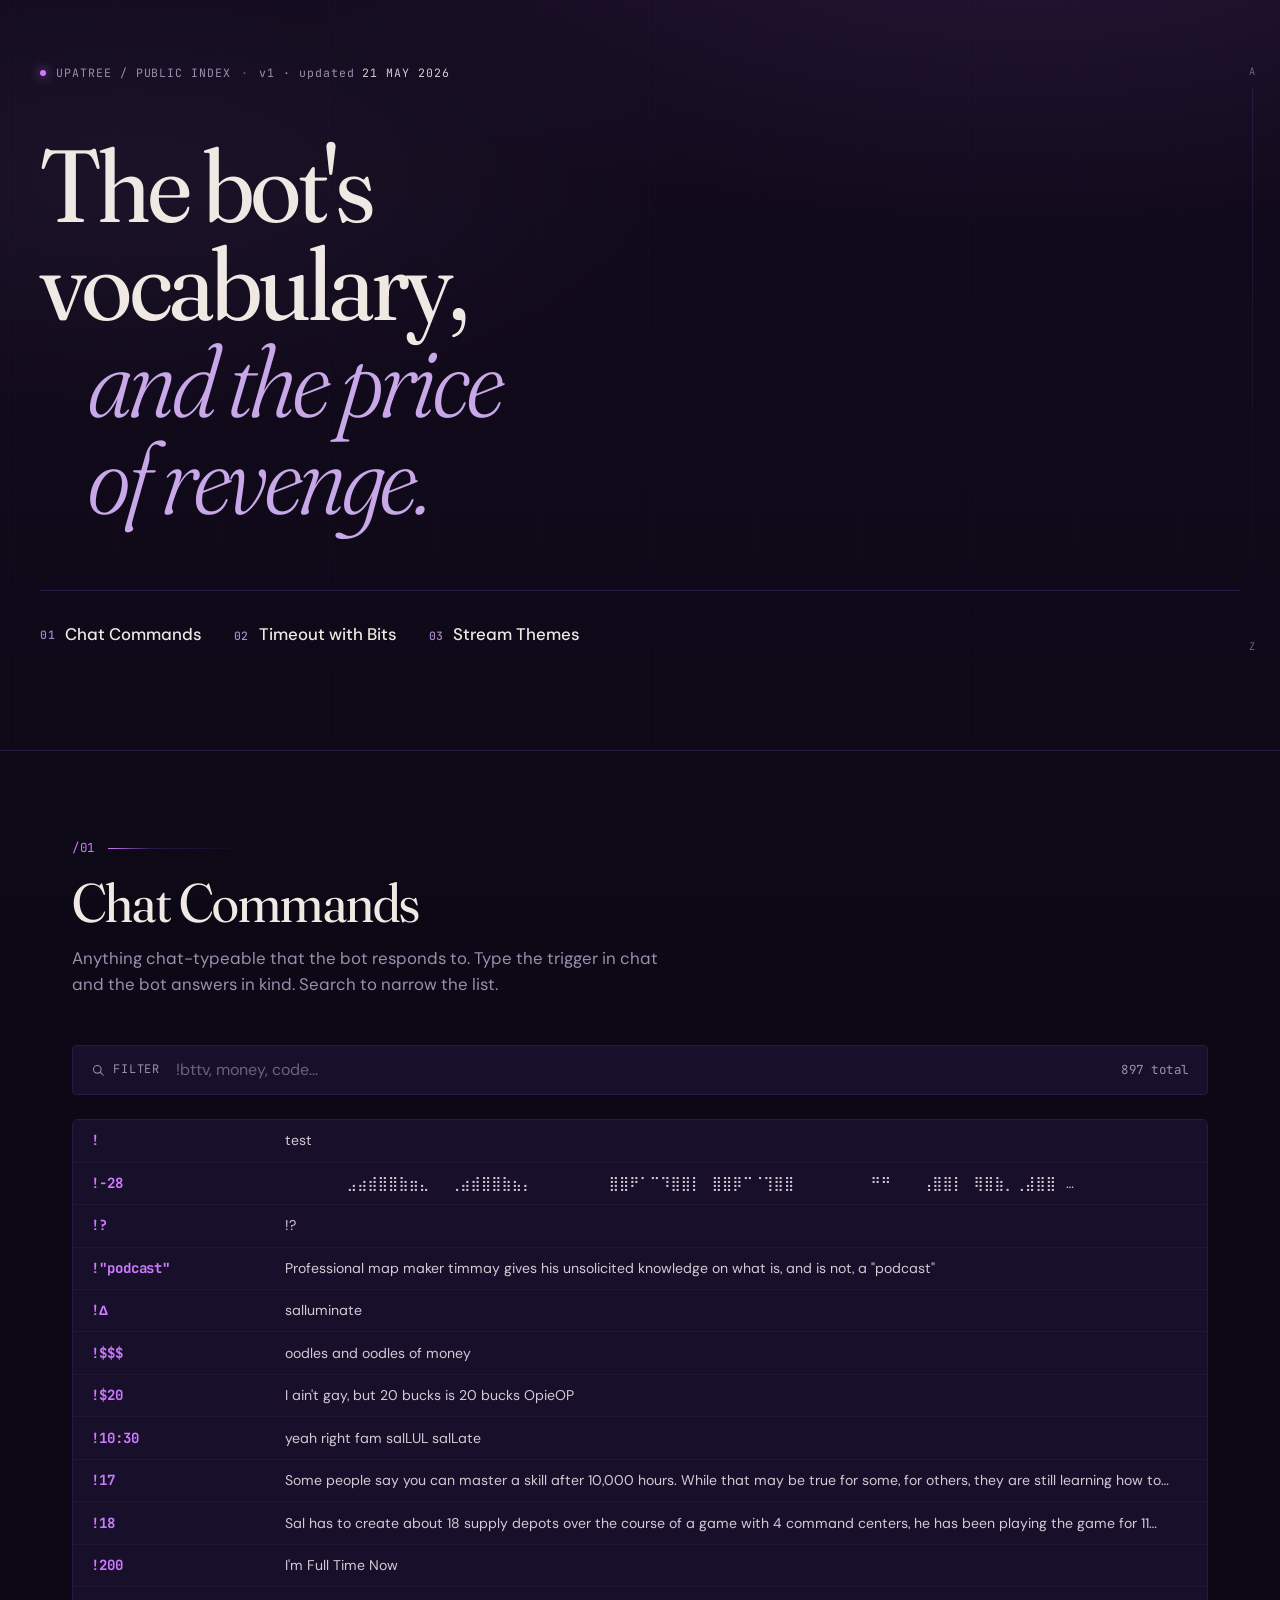
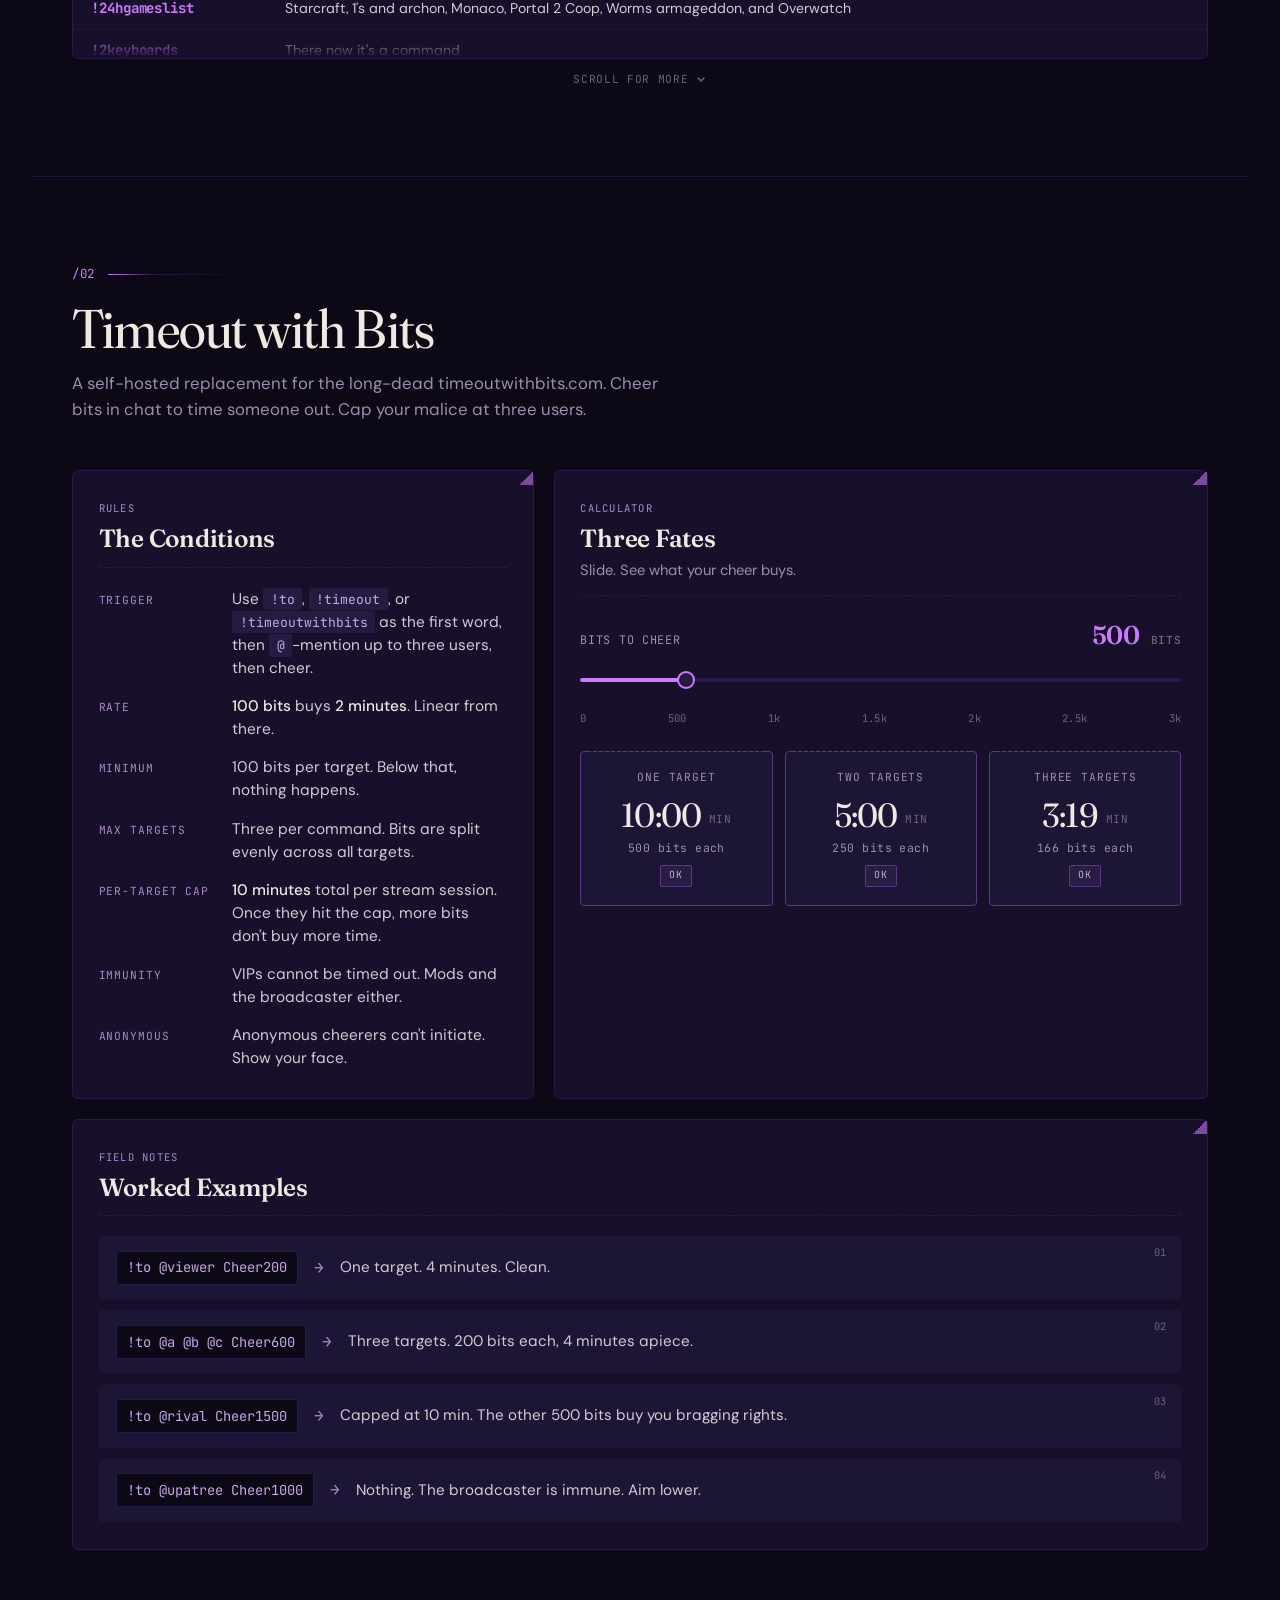
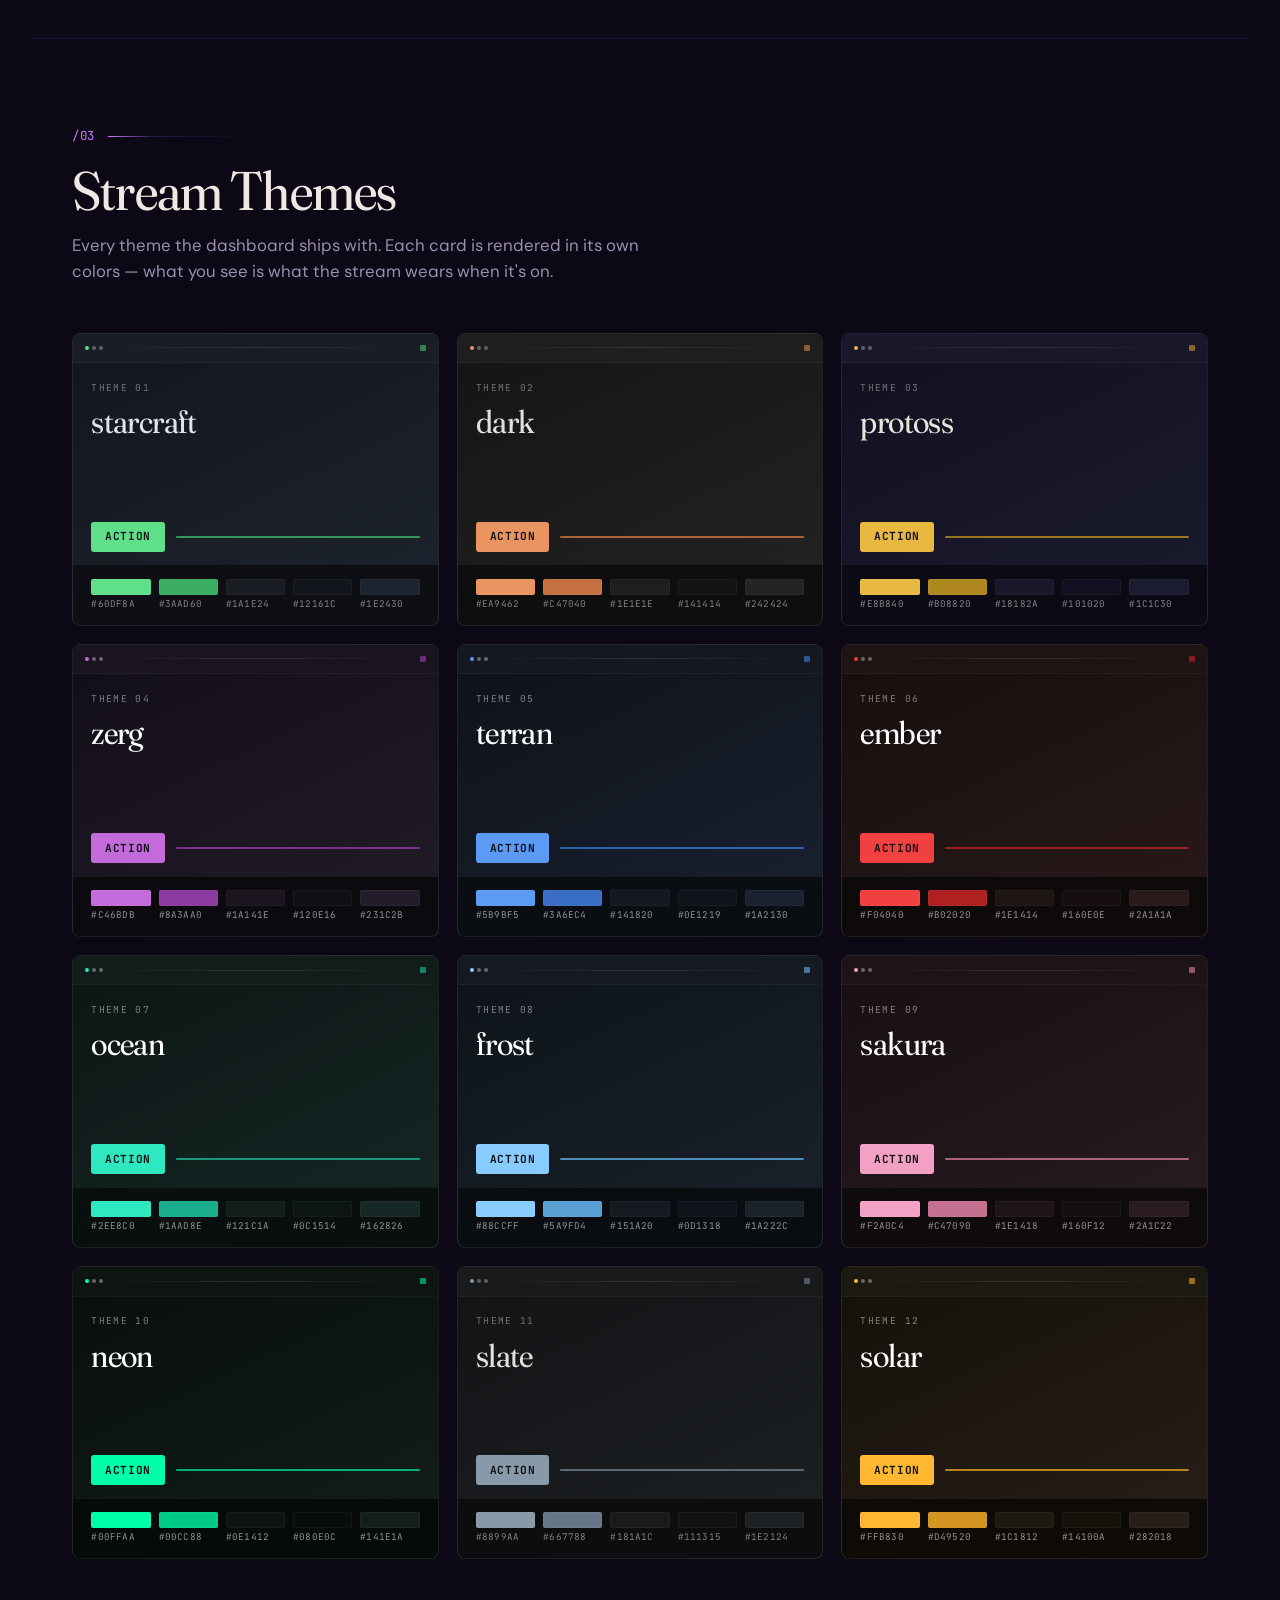
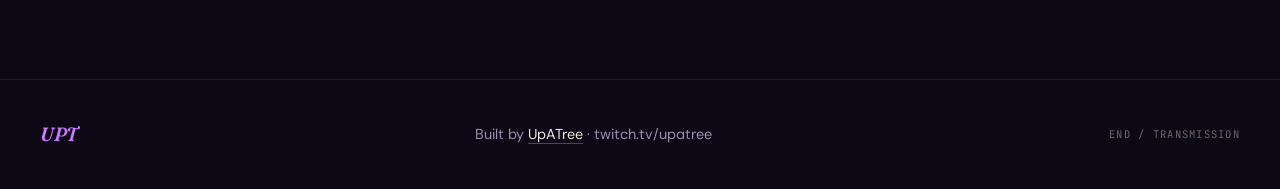
==== index.html @ f974ecc1 "compact scrollable command rows + stream themes section Commands list: - Switched from grid of breat" ====
<!DOCTYPE html>
<html lang="en">
<head>
    <meta charset="UTF-8">
    <meta name="viewport" content="width=device-width, initial-scale=1.0">
    <title>UpATree — Command Index</title>
    <meta name="description" content="Chat commands and timeout-with-bits reference for the UpATree Twitch channel.">
    <meta property="og:title" content="UpATree — Command Index">
    <meta property="og:description" content="The bot's vocabulary, and the price of revenge.">
    <meta property="og:type" content="website">

    <link rel="preconnect" href="https://fonts.googleapis.com">
    <link rel="preconnect" href="https://fonts.gstatic.com" crossorigin>
    <link rel="stylesheet" href="https://fonts.googleapis.com/css2?family=Fraunces:opsz,wght@9..144,300;9..144,400;9..144,600;9..144,800&family=DM+Sans:opsz,wght@9..40,400;9..40,500;9..40,700&family=JetBrains+Mono:wght@400;500;700&display=swap">

    <link rel="stylesheet" href="styles.css">
</head>
<body>
    <div class="grain" aria-hidden="true"></div>

    <header class="hero">
        <div class="hero-inner">
            <div class="hero-status" aria-hidden="true">
                <span class="status-dot"></span>
                <span class="status-label">UPATREE / PUBLIC INDEX</span>
                <span class="status-sep">·</span>
                <span class="status-meta">v1 · updated <time datetime="2026-05-21">21 MAY 2026</time></span>
            </div>

            <h1 class="display-title">
                <span class="display-line">The bot's</span>
                <span class="display-line">vocabulary,</span>
                <span class="display-line display-line--alt">and the price</span>
                <span class="display-line display-line--alt">of revenge.</span>
            </h1>

            <nav class="hero-nav" aria-label="Sections">
                <a href="#commands">
                    <span class="nav-num">01</span>
                    <span class="nav-label">Chat Commands</span>
                </a>
                <a href="#timeout">
                    <span class="nav-num">02</span>
                    <span class="nav-label">Timeout with Bits</span>
                </a>
                <a href="#themes">
                    <span class="nav-num">03</span>
                    <span class="nav-label">Stream Themes</span>
                </a>
            </nav>
        </div>

        <div class="hero-rail" aria-hidden="true">
            <div class="rail-mark">A</div>
            <div class="rail-line"></div>
            <div class="rail-mark">Z</div>
        </div>
    </header>

    <main>
        <section id="commands" class="section section--commands">
            <header class="section-head">
                <div class="section-eyebrow">
                    <span class="eyebrow-num">/01</span>
                    <span class="eyebrow-rule"></span>
                </div>
                <h2 class="section-title">Chat Commands</h2>
                <p class="section-lede">
                    Anything chat-typeable that the bot responds to. Type the trigger in chat
                    and the bot answers in kind. Search to narrow the list.
                </p>
            </header>

            <div class="filter-bar">
                <label class="filter-label" for="filter-input">
                    <svg viewBox="0 0 20 20" width="14" height="14" aria-hidden="true">
                        <circle cx="9" cy="9" r="5.5" fill="none" stroke="currentColor" stroke-width="1.5"/>
                        <line x1="13.5" y1="13.5" x2="17.5" y2="17.5" stroke="currentColor" stroke-width="1.5" stroke-linecap="round"/>
                    </svg>
                    Filter
                </label>
                <input
                    id="filter-input"
                    type="search"
                    autocomplete="off"
                    placeholder="!bttv, money, code..."
                    spellcheck="false">
                <output class="filter-count" id="filter-count" for="filter-input">—</output>
            </div>

            <div class="commands-status" id="commands-status" role="status" aria-live="polite">
                Loading commands…
            </div>

            <div class="commands-scroll" id="commands-scroll">
                <ul class="commands-list" id="commands-list" role="list"></ul>
                <p class="empty-state" id="empty-state" hidden>
                    Nothing matches that filter. Try a shorter query.
                </p>
            </div>

            <p class="scroll-hint" aria-hidden="true">
                <span>Scroll for more</span>
                <svg viewBox="0 0 12 12" width="12" height="12">
                    <path d="M3 5l3 3 3-3" fill="none" stroke="currentColor" stroke-width="1.5" stroke-linecap="round" stroke-linejoin="round"/>
                </svg>
            </p>
        </section>

        <section id="timeout" class="section section--timeout">
            <header class="section-head">
                <div class="section-eyebrow">
                    <span class="eyebrow-num">/02</span>
                    <span class="eyebrow-rule"></span>
                </div>
                <h2 class="section-title">Timeout with Bits</h2>
                <p class="section-lede">
                    A self-hosted replacement for the long-dead timeoutwithbits.com.
                    Cheer bits in chat to time someone out. Cap your malice at three users.
                </p>
            </header>

            <div class="timeout-grid">
                <article class="card rules-card">
                    <header class="card-head">
                        <span class="card-tag">Rules</span>
                        <h3 class="card-title">The Conditions</h3>
                    </header>
                    <dl class="rules-list">
                        <div class="rule">
                            <dt>Trigger</dt>
                            <dd>
                                Use <code>!to</code>, <code>!timeout</code>, or <code>!timeoutwithbits</code>
                                as the first word, then <code>@</code>-mention up to three users, then cheer.
                            </dd>
                        </div>
                        <div class="rule">
                            <dt>Rate</dt>
                            <dd><strong>100 bits</strong> buys <strong>2 minutes</strong>. Linear from there.</dd>
                        </div>
                        <div class="rule">
                            <dt>Minimum</dt>
                            <dd>100 bits per target. Below that, nothing happens.</dd>
                        </div>
                        <div class="rule">
                            <dt>Max targets</dt>
                            <dd>Three per command. Bits are split evenly across all targets.</dd>
                        </div>
                        <div class="rule">
                            <dt>Per-target cap</dt>
                            <dd>
                                <strong>10 minutes</strong> total per stream session.
                                Once they hit the cap, more bits don't buy more time.
                            </dd>
                        </div>
                        <div class="rule">
                            <dt>Immunity</dt>
                            <dd>VIPs cannot be timed out. Mods and the broadcaster either.</dd>
                        </div>
                        <div class="rule">
                            <dt>Anonymous</dt>
                            <dd>Anonymous cheerers can't initiate. Show your face.</dd>
                        </div>
                    </dl>
                </article>

                <article class="card calc-card">
                    <header class="card-head">
                        <span class="card-tag">Calculator</span>
                        <h3 class="card-title">Three Fates</h3>
                        <p class="card-sub">Slide. See what your cheer buys.</p>
                    </header>

                    <div class="calc-input">
                        <label for="calc-bits">
                            <span>Bits to cheer</span>
                            <span class="calc-value" id="calc-value">500</span>
                        </label>
                        <input
                            type="range"
                            id="calc-bits"
                            min="0"
                            max="3000"
                            step="50"
                            value="500"
                            aria-label="Bits to cheer">
                        <div class="calc-scale" aria-hidden="true">
                            <span>0</span>
                            <span>500</span>
                            <span>1k</span>
                            <span>1.5k</span>
                            <span>2k</span>
                            <span>2.5k</span>
                            <span>3k</span>
                        </div>
                    </div>

                    <div class="fates" id="fates">
                        <!-- Rendered by app.js -->
                    </div>
                </article>

                <article class="card examples-card">
                    <header class="card-head">
                        <span class="card-tag">Field Notes</span>
                        <h3 class="card-title">Worked Examples</h3>
                    </header>
                    <ol class="examples">
                        <li>
                            <code class="example-cmd">!to @viewer Cheer200</code>
                            <span class="example-arrow" aria-hidden="true">→</span>
                            <span class="example-result">One target. 4 minutes. Clean.</span>
                        </li>
                        <li>
                            <code class="example-cmd">!to @a @b @c Cheer600</code>
                            <span class="example-arrow" aria-hidden="true">→</span>
                            <span class="example-result">Three targets. 200 bits each, 4 minutes apiece.</span>
                        </li>
                        <li>
                            <code class="example-cmd">!to @rival Cheer1500</code>
                            <span class="example-arrow" aria-hidden="true">→</span>
                            <span class="example-result">Capped at 10 min. The other 500 bits buy you bragging rights.</span>
                        </li>
                        <li>
                            <code class="example-cmd">!to @upatree Cheer1000</code>
                            <span class="example-arrow" aria-hidden="true">→</span>
                            <span class="example-result">Nothing. The broadcaster is immune. Aim lower.</span>
                        </li>
                    </ol>
                </article>
            </div>
        </section>

        <section id="themes" class="section section--themes">
            <header class="section-head">
                <div class="section-eyebrow">
                    <span class="eyebrow-num">/03</span>
                    <span class="eyebrow-rule"></span>
                </div>
                <h2 class="section-title">Stream Themes</h2>
                <p class="section-lede">
                    Every theme the dashboard ships with. Each card is rendered in
                    its own colors — what you see is what the stream wears when it's on.
                </p>
            </header>

            <div class="themes-status" id="themes-status" role="status" aria-live="polite">
                Loading themes…
            </div>

            <div class="themes-grid" id="themes-grid"></div>
        </section>
    </main>

    <footer class="footer">
        <div class="footer-inner">
            <span class="footer-mark">UPT</span>
            <span class="footer-text">
                Built by
                <a href="https://twitch.tv/upatree" rel="noopener">UpATree</a>
                · twitch.tv/upatree
            </span>
            <span class="footer-meta" aria-hidden="true">END / TRANSMISSION</span>
        </div>
    </footer>

    <script src="app.js" defer></script>
</body>
</html>
---- styles.css ----
/* ─────────────────────────────────────────────────────────────────────────
   UPATREE — Command Index
   Editorial-meets-terminal: serif display, mono triggers, deep ink-purple.
   ───────────────────────────────────────────────────────────────────────── */

:root {
    /* Background palette — never pure black */
    --bg-deep:      #0c0815;
    --bg-base:      #11091c;
    --bg-elevated:  #18102b;
    --bg-card:      #1d1535;
    --bg-card-hi:   #251a3f;

    /* Text */
    --text-cream:   #f0e8e2;
    --text-soft:    #d6c9d4;
    --text-mute:    #9a8fae;
    --text-faint:   #6b6378;

    /* Brand accents */
    --pp-1:         #ce7aff;  /* primary */
    --pp-2:         #a888cc;  /* secondary */
    --pp-3:         #c8a8e8;  /* tertiary, soft */
    --pp-4:         #e8c8ff;  /* lightest */
    --pp-hot:       #ff77e0;  /* hot accent, rare */
    --pp-deep:      #5b3784;  /* deep for borders */

    /* Borders & lines */
    --rule:         #261b46;
    --rule-soft:    #1f1638;

    /* Status colors */
    --warn:         #ff8a5b;
    --cap:          #ff6b8a;

    /* Fonts */
    --font-display: 'Fraunces', 'Times New Roman', Georgia, serif;
    --font-body:    'DM Sans', system-ui, -apple-system, sans-serif;
    --font-mono:    'JetBrains Mono', 'Menlo', 'Courier New', monospace;

    /* Layout */
    --max-w:        76rem;
    --gutter:       clamp(1rem, 4vw, 2.5rem);
}

* { box-sizing: border-box; margin: 0; padding: 0; }

html {
    background: var(--bg-deep);
    color-scheme: dark;
    scroll-behavior: smooth;
}

html::before {
    /* Soft gradient atmosphere — pulled to top, fades into ink */
    content: '';
    position: fixed;
    inset: 0;
    background:
        radial-gradient(ellipse 100% 60% at 80% -10%, rgba(206, 122, 255, 0.10), transparent 60%),
        radial-gradient(ellipse 80% 50% at 10% 20%, rgba(168, 136, 204, 0.07), transparent 55%),
        linear-gradient(180deg, var(--bg-base) 0%, var(--bg-deep) 100%);
    pointer-events: none;
    z-index: -2;
}

body {
    min-height: 100vh;
    font-family: var(--font-body);
    font-size: 16px;
    line-height: 1.5;
    color: var(--text-soft);
    font-feature-settings: 'ss01', 'ss02';
    -webkit-font-smoothing: antialiased;
    -moz-osx-font-smoothing: grayscale;
    text-rendering: optimizeLegibility;
}

/* Grain overlay — subtle, gives the page tooth */
.grain {
    position: fixed;
    inset: 0;
    pointer-events: none;
    z-index: -1;
    opacity: 0.045;
    mix-blend-mode: overlay;
    background-image: url("data:image/svg+xml;utf8,<svg xmlns='http://www.w3.org/2000/svg' width='180' height='180'><filter id='n'><feTurbulence type='fractalNoise' baseFrequency='0.85' numOctaves='2' stitchTiles='stitch'/><feColorMatrix values='0 0 0 0 1  0 0 0 0 1  0 0 0 0 1  0 0 0 1.2 0'/></filter><rect width='100%25' height='100%25' filter='url(%23n)'/></svg>");
}

::selection {
    background: var(--pp-1);
    color: var(--bg-deep);
}

/* ─────────────────────────────────────────────────────────────────────────
   HERO
   ───────────────────────────────────────────────────────────────────────── */

.hero {
    position: relative;
    padding: clamp(2rem, 6vw, 4rem) var(--gutter) clamp(3rem, 8vw, 6rem);
    border-bottom: 1px solid var(--rule);
    overflow: hidden;
}

.hero::after {
    /* Subtle ruling pattern, like notebook lines */
    content: '';
    position: absolute;
    inset: 0;
    background-image: linear-gradient(
        to right,
        transparent 0,
        transparent calc(100% / 12 - 1px),
        rgba(206, 122, 255, 0.025) calc(100% / 12 - 1px),
        rgba(206, 122, 255, 0.025) calc(100% / 12),
        transparent calc(100% / 12)
    );
    background-size: calc(100% / 12) 100%;
    pointer-events: none;
    z-index: 0;
}

.hero-inner {
    position: relative;
    max-width: var(--max-w);
    margin: 0 auto;
    z-index: 1;
}

.hero-status {
    display: flex;
    align-items: center;
    gap: 0.65rem;
    font-family: var(--font-mono);
    font-size: 0.72rem;
    letter-spacing: 0.08em;
    color: var(--text-mute);
    margin-bottom: clamp(2rem, 6vw, 3.5rem);
    animation: fade-in 0.6s ease-out both;
}

.status-dot {
    width: 6px;
    height: 6px;
    border-radius: 50%;
    background: var(--pp-1);
    box-shadow: 0 0 12px var(--pp-1);
    animation: pulse 2.4s ease-in-out infinite;
}

.status-sep { color: var(--text-faint); }
.status-meta time { color: var(--text-soft); }

@keyframes pulse {
    0%, 100% { opacity: 1; }
    50%      { opacity: 0.35; }
}

@keyframes fade-in {
    from { opacity: 0; transform: translateY(8px); }
    to   { opacity: 1; transform: translateY(0); }
}

.display-title {
    font-family: var(--font-display);
    font-weight: 400;
    font-size: clamp(2.6rem, 8vw, 6.5rem);
    line-height: 0.95;
    letter-spacing: -0.025em;
    color: var(--text-cream);
    font-variation-settings: 'opsz' 144, 'SOFT' 50;
}

.display-line {
    display: block;
    animation: line-rise 0.7s ease-out both;
}

.display-line:nth-child(1) { animation-delay: 0.1s; }
.display-line:nth-child(2) { animation-delay: 0.18s; }
.display-line:nth-child(3) { animation-delay: 0.28s; }
.display-line:nth-child(4) { animation-delay: 0.36s; }

.display-line--alt {
    font-style: italic;
    color: var(--pp-3);
    font-weight: 300;
    padding-left: clamp(1rem, 5vw, 3rem);
}

@keyframes line-rise {
    from { opacity: 0; transform: translateY(28px); }
    to   { opacity: 1; transform: translateY(0); }
}

.hero-nav {
    display: flex;
    flex-wrap: wrap;
    gap: clamp(1rem, 3vw, 2rem);
    margin-top: clamp(2.5rem, 6vw, 4rem);
    padding-top: 1.5rem;
    border-top: 1px solid var(--rule);
    animation: fade-in 0.7s ease-out 0.5s both;
}

.hero-nav a {
    display: flex;
    align-items: baseline;
    gap: 0.6rem;
    text-decoration: none;
    color: var(--text-cream);
    font-size: 1.05rem;
    font-weight: 500;
    padding: 0.4rem 0;
    border-bottom: 1px solid transparent;
    transition: border-color 0.18s ease, color 0.18s ease, transform 0.18s ease;
}

.hero-nav a:hover,
.hero-nav a:focus-visible {
    color: var(--pp-1);
    border-bottom-color: var(--pp-1);
    transform: translateY(-1px);
    outline: none;
}

.nav-num {
    font-family: var(--font-mono);
    font-size: 0.72rem;
    color: var(--pp-2);
    letter-spacing: 0.05em;
}

.hero-rail {
    position: absolute;
    right: clamp(0.75rem, 2vw, 1.5rem);
    top: clamp(2rem, 6vw, 4rem);
    bottom: clamp(3rem, 8vw, 6rem);
    display: flex;
    flex-direction: column;
    align-items: center;
    gap: 0.6rem;
    font-family: var(--font-mono);
    font-size: 0.65rem;
    color: var(--text-faint);
    letter-spacing: 0.1em;
    z-index: 1;
}

.rail-line {
    flex: 1;
    width: 1px;
    background: linear-gradient(180deg, var(--rule), transparent);
}

@media (max-width: 640px) {
    .hero-rail { display: none; }
}

/* ─────────────────────────────────────────────────────────────────────────
   SECTIONS — shared
   ───────────────────────────────────────────────────────────────────────── */

.section {
    padding: clamp(3rem, 8vw, 5.5rem) var(--gutter);
    max-width: var(--max-w);
    margin: 0 auto;
    scroll-margin-top: 1.5rem;
}

.section + .section {
    border-top: 1px solid var(--rule-soft);
}

.section-head {
    margin-bottom: clamp(2rem, 5vw, 3rem);
    max-width: 48rem;
}

.section-eyebrow {
    display: flex;
    align-items: center;
    gap: 0.85rem;
    margin-bottom: 1rem;
}

.eyebrow-num {
    font-family: var(--font-mono);
    font-size: 0.78rem;
    color: var(--pp-1);
    letter-spacing: 0.05em;
}

.eyebrow-rule {
    flex: 1;
    height: 1px;
    background: linear-gradient(90deg, var(--pp-1) 0%, var(--rule) 30%, transparent 100%);
    max-width: 9rem;
}

.section-title {
    font-family: var(--font-display);
    font-size: clamp(2rem, 5vw, 3.4rem);
    font-weight: 400;
    line-height: 1.05;
    letter-spacing: -0.015em;
    color: var(--text-cream);
    font-variation-settings: 'opsz' 100, 'SOFT' 40;
    margin-bottom: 0.85rem;
}

.section-lede {
    font-size: 1.05rem;
    color: var(--text-mute);
    line-height: 1.55;
    max-width: 38rem;
}

/* ─────────────────────────────────────────────────────────────────────────
   COMMANDS
   ───────────────────────────────────────────────────────────────────────── */

.filter-bar {
    display: flex;
    align-items: center;
    gap: 1rem;
    padding: 0.85rem 1.15rem;
    background: var(--bg-elevated);
    border: 1px solid var(--rule);
    border-radius: 4px;
    margin-bottom: 1.5rem;
    transition: border-color 0.18s ease, background 0.18s ease;
}

.filter-bar:focus-within {
    border-color: var(--pp-1);
    background: var(--bg-card);
    box-shadow: 0 0 0 4px rgba(206, 122, 255, 0.08);
}

.filter-label {
    display: inline-flex;
    align-items: center;
    gap: 0.5rem;
    font-family: var(--font-mono);
    font-size: 0.74rem;
    color: var(--text-mute);
    letter-spacing: 0.06em;
    text-transform: uppercase;
    cursor: text;
}

.filter-bar input {
    flex: 1;
    background: transparent;
    border: none;
    color: var(--text-cream);
    font-family: var(--font-body);
    font-size: 1rem;
    outline: none;
    padding: 0;
    min-width: 0;
}

.filter-bar input::placeholder { color: var(--text-faint); }

.filter-count {
    font-family: var(--font-mono);
    font-size: 0.78rem;
    color: var(--text-mute);
    letter-spacing: 0.04em;
    white-space: nowrap;
}

.commands-status {
    font-family: var(--font-mono);
    font-size: 0.8rem;
    color: var(--text-faint);
    padding: 1.5rem 0;
    text-align: center;
}

.commands-status[hidden] { display: none; }

/* Scrollable container — caps the commands list at ~20 rows tall */
.commands-scroll {
    background: var(--bg-elevated);
    border: 1px solid var(--rule);
    border-radius: 6px;
    max-height: clamp(28rem, 60vh, 40rem);
    overflow-y: auto;
    position: relative;

    /* Themed scrollbar — Firefox */
    scrollbar-width: thin;
    scrollbar-color: var(--pp-deep) transparent;
}

/* Themed scrollbar — Webkit */
.commands-scroll::-webkit-scrollbar { width: 8px; }
.commands-scroll::-webkit-scrollbar-track {
    background: transparent;
    border-left: 1px solid var(--rule-soft);
}
.commands-scroll::-webkit-scrollbar-thumb {
    background: var(--pp-deep);
    border-radius: 4px;
    transition: background 0.18s ease;
}
.commands-scroll::-webkit-scrollbar-thumb:hover {
    background: var(--pp-2);
}

/* Edge fade — soft cue that there's more content below */
.commands-scroll::after {
    content: '';
    position: sticky;
    bottom: 0;
    left: 0;
    right: 0;
    display: block;
    height: 1.5rem;
    margin-top: -1.5rem;
    background: linear-gradient(180deg, transparent, var(--bg-elevated));
    pointer-events: none;
}

.scroll-hint {
    display: flex;
    align-items: center;
    gap: 0.4rem;
    margin-top: 0.75rem;
    font-family: var(--font-mono);
    font-size: 0.7rem;
    color: var(--text-faint);
    letter-spacing: 0.06em;
    text-transform: uppercase;
    justify-content: center;
}

.scroll-hint svg {
    animation: hint-bob 2.2s ease-in-out infinite;
}

@keyframes hint-bob {
    0%, 100% { transform: translateY(0); opacity: 0.7; }
    50%      { transform: translateY(2px); opacity: 1; }
}

/* Compact terminal-row style — IRC-log feeling, ~20 visible at a time */
.commands-list {
    list-style: none;
    display: flex;
    flex-direction: column;
}

.cmd {
    display: grid;
    grid-template-columns: minmax(7rem, 11rem) 1fr auto;
    align-items: baseline;
    gap: 0 1.1rem;
    padding: 0.65rem 1.15rem;
    border-bottom: 1px solid var(--rule-soft);
    cursor: pointer;
    transition: background 0.12s ease;
    position: relative;
}

.cmd:last-child {
    border-bottom: none;
}

.cmd::before {
    /* Left edge accent on hover / expand */
    content: '';
    position: absolute;
    left: 0;
    top: 0;
    bottom: 0;
    width: 2px;
    background: var(--pp-1);
    transform: scaleY(0);
    transform-origin: center;
    transition: transform 0.18s ease;
}

.cmd:hover,
.cmd:focus-within {
    background: var(--bg-card);
}

.cmd:hover::before,
.cmd:focus-within::before,
.cmd[data-expanded="true"]::before {
    transform: scaleY(1);
}

.cmd-title {
    font-family: var(--font-mono);
    font-size: 0.88rem;
    font-weight: 700;
    color: var(--pp-1);
    letter-spacing: -0.01em;
    word-break: break-all;
    line-height: 1.4;
}

.cmd-metas {
    justify-self: end;
    display: inline-flex;
    gap: 0.3rem;
    flex-wrap: wrap;
    justify-content: flex-end;
}

.cmd-meta {
    font-family: var(--font-mono);
    font-size: 0.58rem;
    color: var(--text-faint);
    letter-spacing: 0.08em;
    text-transform: uppercase;
    padding: 0.12rem 0.45rem;
    background: var(--bg-card-hi);
    border: 1px solid transparent;
    border-radius: 2px;
    white-space: nowrap;
}

.cmd-meta--dynamic {
    color: var(--pp-3);
    background: rgba(206, 122, 255, 0.06);
    border-color: var(--pp-deep);
}

.cmd-meta--auto {
    color: var(--text-mute);
    background: rgba(168, 136, 204, 0.05);
    border-color: rgba(168, 136, 204, 0.18);
}

.cmd-response {
    font-size: 0.88rem;
    color: var(--text-soft);
    line-height: 1.45;
    overflow: hidden;
    text-overflow: ellipsis;
    display: -webkit-box;
    -webkit-line-clamp: 1;
    -webkit-box-orient: vertical;
    word-wrap: break-word;
    overflow-wrap: anywhere;
}

.cmd[data-expanded="true"] {
    background: var(--bg-card);
}

.cmd[data-expanded="true"] .cmd-response {
    display: block;
    -webkit-line-clamp: unset;
    -webkit-box-orient: unset;
    overflow: visible;
    text-overflow: clip;
    white-space: normal;
    padding-top: 0.15rem;
}

.cmd-dynamic-note {
    color: var(--text-mute);
    font-family: var(--font-display);
    font-style: italic;
    font-size: 0.88rem;
    font-variation-settings: 'opsz' 24;
}

/* On narrow screens, stack title + response */
@media (max-width: 620px) {
    .cmd {
        grid-template-columns: 1fr auto;
        grid-template-rows: auto auto;
        gap: 0.2rem 0.6rem;
    }
    .cmd-title    { grid-column: 1; grid-row: 1; }
    .cmd-metas    { grid-column: 2; grid-row: 1; }
    .cmd-response { grid-column: 1 / -1; grid-row: 2; }
}

.cmd-response a {
    color: var(--pp-3);
    text-decoration: underline;
    text-decoration-color: var(--pp-deep);
    text-underline-offset: 3px;
    transition: text-decoration-color 0.16s ease, color 0.16s ease;
}

.cmd-response a:hover {
    color: var(--pp-1);
    text-decoration-color: var(--pp-1);
}

/* Match-highlight inside filter results */
.cmd mark {
    background: rgba(206, 122, 255, 0.18);
    color: var(--pp-4);
    padding: 0 2px;
    border-radius: 2px;
}

.empty-state {
    text-align: center;
    color: var(--text-mute);
    padding: 3rem 1rem;
    font-family: var(--font-display);
    font-style: italic;
    font-size: 1.1rem;
}

/* ─────────────────────────────────────────────────────────────────────────
   TIMEOUT
   ───────────────────────────────────────────────────────────────────────── */

.timeout-grid {
    display: grid;
    grid-template-columns: repeat(12, 1fr);
    gap: 1.25rem;
}

.card {
    background: var(--bg-elevated);
    border: 1px solid var(--rule);
    border-radius: 6px;
    padding: 1.5rem 1.6rem 1.7rem;
    position: relative;
}

.card::after {
    /* Top-right corner notch — a small editorial tick */
    content: '';
    position: absolute;
    top: 0;
    right: 0;
    width: 14px;
    height: 14px;
    background:
        linear-gradient(135deg, transparent 50%, var(--pp-1) 50%);
    opacity: 0.55;
}

.card-head {
    margin-bottom: 1.25rem;
    padding-bottom: 0.9rem;
    border-bottom: 1px dashed var(--rule);
}

.card-tag {
    display: inline-block;
    font-family: var(--font-mono);
    font-size: 0.66rem;
    color: var(--pp-2);
    letter-spacing: 0.12em;
    text-transform: uppercase;
    margin-bottom: 0.5rem;
}

.card-title {
    font-family: var(--font-display);
    font-size: 1.55rem;
    font-weight: 600;
    color: var(--text-cream);
    line-height: 1.1;
    letter-spacing: -0.01em;
    font-variation-settings: 'opsz' 36;
}

.card-sub {
    margin-top: 0.4rem;
    font-size: 0.92rem;
    color: var(--text-mute);
}

/* Rules card */
.rules-card  { grid-column: 1 / span 5; }
.calc-card   { grid-column: 6 / span 7; }
.examples-card { grid-column: 1 / -1; }

@media (max-width: 880px) {
    .rules-card,
    .calc-card,
    .examples-card { grid-column: 1 / -1; }
}

.rules-list {
    display: flex;
    flex-direction: column;
    gap: 0.95rem;
}

.rule {
    display: grid;
    grid-template-columns: 7.5rem 1fr;
    gap: 0.85rem;
    align-items: baseline;
}

.rule dt {
    font-family: var(--font-mono);
    font-size: 0.7rem;
    color: var(--pp-2);
    letter-spacing: 0.08em;
    text-transform: uppercase;
    padding-top: 0.18rem;
}

.rule dd {
    font-size: 0.96rem;
    color: var(--text-soft);
    line-height: 1.5;
}

.rule dd strong {
    color: var(--text-cream);
    font-weight: 500;
}

.rule dd code {
    font-family: var(--font-mono);
    font-size: 0.85em;
    background: var(--bg-card-hi);
    color: var(--pp-3);
    padding: 0.1rem 0.4rem;
    border-radius: 3px;
    border: 1px solid var(--rule);
}

@media (max-width: 540px) {
    .rule { grid-template-columns: 1fr; gap: 0.2rem; }
}

/* Calculator */

.calc-input {
    margin-bottom: 1.4rem;
}

.calc-input > label {
    display: flex;
    justify-content: space-between;
    align-items: baseline;
    margin-bottom: 0.7rem;
    font-family: var(--font-mono);
    font-size: 0.74rem;
    color: var(--text-mute);
    letter-spacing: 0.06em;
    text-transform: uppercase;
}

.calc-value {
    font-family: var(--font-display);
    font-size: 1.6rem;
    color: var(--pp-1);
    font-variation-settings: 'opsz' 36;
    font-weight: 600;
    letter-spacing: -0.02em;
    text-transform: none;
}

.calc-value::after {
    content: ' bits';
    font-family: var(--font-mono);
    font-size: 0.7rem;
    color: var(--text-faint);
    letter-spacing: 0.06em;
    text-transform: uppercase;
    margin-left: 0.35em;
}

/* Range slider — purple, lean */
input[type="range"] {
    appearance: none;
    -webkit-appearance: none;
    width: 100%;
    height: 28px;
    background: transparent;
    cursor: pointer;
}

input[type="range"]::-webkit-slider-runnable-track {
    height: 4px;
    background: linear-gradient(90deg, var(--pp-1) 0%, var(--pp-1) var(--fill, 17%), var(--rule) var(--fill, 17%), var(--rule) 100%);
    border-radius: 4px;
}

input[type="range"]::-moz-range-track {
    height: 4px;
    background: var(--rule);
    border-radius: 4px;
}

input[type="range"]::-moz-range-progress {
    height: 4px;
    background: var(--pp-1);
    border-radius: 4px;
}

input[type="range"]::-webkit-slider-thumb {
    -webkit-appearance: none;
    width: 18px;
    height: 18px;
    background: var(--bg-card-hi);
    border: 2px solid var(--pp-1);
    border-radius: 50%;
    margin-top: -7px;
    box-shadow: 0 0 0 0 rgba(206, 122, 255, 0.3);
    transition: box-shadow 0.18s ease, transform 0.12s ease;
}

input[type="range"]::-moz-range-thumb {
    width: 18px;
    height: 18px;
    background: var(--bg-card-hi);
    border: 2px solid var(--pp-1);
    border-radius: 50%;
    box-shadow: 0 0 0 0 rgba(206, 122, 255, 0.3);
    transition: box-shadow 0.18s ease, transform 0.12s ease;
}

input[type="range"]:focus-visible::-webkit-slider-thumb {
    box-shadow: 0 0 0 6px rgba(206, 122, 255, 0.18);
    outline: none;
}

input[type="range"]:active::-webkit-slider-thumb {
    transform: scale(1.1);
}

.calc-scale {
    display: flex;
    justify-content: space-between;
    margin-top: 0.65rem;
    font-family: var(--font-mono);
    font-size: 0.66rem;
    color: var(--text-faint);
    letter-spacing: 0.04em;
}

/* Fates — three slips of paper */
.fates {
    display: grid;
    grid-template-columns: repeat(3, 1fr);
    gap: 0.75rem;
    margin-top: 1.5rem;
}

@media (max-width: 480px) {
    .fates { grid-template-columns: 1fr; }
}

.fate {
    padding: 1.05rem 1rem 1.1rem;
    background: var(--bg-card);
    border: 1px solid var(--rule);
    border-radius: 4px;
    text-align: center;
    position: relative;
    transition: border-color 0.18s ease, background 0.18s ease;
}

.fate::before {
    /* Perforation marks at the top — like a torn ticket */
    content: '';
    position: absolute;
    top: -1px;
    left: 8px;
    right: 8px;
    height: 1px;
    background-image: radial-gradient(circle, var(--rule) 1px, transparent 1.5px);
    background-size: 6px 1px;
    background-repeat: repeat-x;
}

.fate--possible {
    border-color: var(--pp-deep);
}

.fate--possible:hover {
    background: var(--bg-card-hi);
    border-color: var(--pp-1);
}

.fate--blocked {
    opacity: 0.5;
}

.fate-label {
    font-family: var(--font-mono);
    font-size: 0.7rem;
    color: var(--text-mute);
    letter-spacing: 0.08em;
    text-transform: uppercase;
    margin-bottom: 0.85rem;
}

.fate-time {
    font-family: var(--font-display);
    font-size: 2.1rem;
    font-variation-settings: 'opsz' 60;
    font-weight: 400;
    color: var(--text-cream);
    line-height: 1;
    letter-spacing: -0.025em;
    margin-bottom: 0.35rem;
}

.fate-time .unit {
    font-size: 0.7rem;
    font-family: var(--font-mono);
    color: var(--text-faint);
    letter-spacing: 0.05em;
    text-transform: uppercase;
    margin-left: 0.15em;
    vertical-align: 0.4em;
    font-style: normal;
}

.fate-detail {
    font-family: var(--font-mono);
    font-size: 0.72rem;
    color: var(--text-mute);
    letter-spacing: 0.04em;
    margin-top: 0.3rem;
}

.fate-tag {
    display: inline-block;
    margin-top: 0.55rem;
    font-family: var(--font-mono);
    font-size: 0.62rem;
    letter-spacing: 0.1em;
    text-transform: uppercase;
    padding: 0.18rem 0.5rem;
    border-radius: 2px;
}

.fate-tag--ok       { color: var(--pp-3); background: rgba(206, 122, 255, 0.08); border: 1px solid var(--pp-deep); }
.fate-tag--capped   { color: var(--warn); background: rgba(255, 138, 91, 0.08); border: 1px solid rgba(255, 138, 91, 0.3); }
.fate-tag--blocked  { color: var(--cap); background: rgba(255, 107, 138, 0.06); border: 1px solid rgba(255, 107, 138, 0.25); }

/* Examples */
.examples {
    list-style: none;
    counter-reset: ex;
    display: flex;
    flex-direction: column;
    gap: 0.7rem;
}

.examples li {
    counter-increment: ex;
    display: grid;
    grid-template-columns: auto auto 1fr;
    align-items: center;
    gap: 1rem;
    padding: 0.85rem 1.05rem;
    background: var(--bg-card);
    border: 1px solid var(--rule-soft);
    border-radius: 4px;
    position: relative;
}

.examples li::before {
    content: counter(ex, decimal-leading-zero);
    position: absolute;
    top: 0.5rem;
    right: 0.85rem;
    font-family: var(--font-mono);
    font-size: 0.65rem;
    color: var(--text-faint);
    letter-spacing: 0.06em;
}

.example-cmd {
    font-family: var(--font-mono);
    font-size: 0.86rem;
    color: var(--pp-3);
    background: var(--bg-deep);
    padding: 0.35rem 0.6rem;
    border-radius: 3px;
    border: 1px solid var(--rule);
    white-space: nowrap;
}

.example-arrow {
    font-family: var(--font-mono);
    color: var(--pp-2);
    font-size: 1rem;
}

.example-result {
    color: var(--text-soft);
    font-size: 0.95rem;
    line-height: 1.4;
}

@media (max-width: 580px) {
    .examples li {
        grid-template-columns: 1fr;
        gap: 0.45rem;
    }
    .example-arrow { display: none; }
    .examples li::before { right: 0.65rem; }
}

/* ─────────────────────────────────────────────────────────────────────────
   THEMES
   ───────────────────────────────────────────────────────────────────────── */

.themes-status {
    font-family: var(--font-mono);
    font-size: 0.8rem;
    color: var(--text-faint);
    padding: 1.5rem 0;
    text-align: center;
}

.themes-status[hidden] { display: none; }

.themes-grid {
    display: grid;
    grid-template-columns: repeat(auto-fill, minmax(min(100%, 18.5rem), 1fr));
    gap: 1.1rem;
}

/* Each card wears its own theme via inline CSS vars set in JS */
.theme-card {
    --t-text: #fff;
    --t-primary: #ce7aff;
    --t-secondary: #a888cc;
    --t-bar: #1a1e24;
    --t-dark: #12161c;
    --t-light: #1e2430;

    position: relative;
    border-radius: 8px;
    overflow: hidden;
    background: linear-gradient(155deg, var(--t-dark) 0%, var(--t-light) 100%);
    color: var(--t-text);
    border: 1px solid rgba(255, 255, 255, 0.05);
    display: flex;
    flex-direction: column;
    aspect-ratio: 5 / 4;
    min-height: 18rem;
    transition: transform 0.22s ease, border-color 0.22s ease, box-shadow 0.22s ease;
}

.theme-card:hover {
    transform: translateY(-3px);
    border-color: rgba(255, 255, 255, 0.15);
    box-shadow: 0 16px 38px -18px rgba(0, 0, 0, 0.7);
}

/* Top bar mock — mimics the dashboard's navigation strip */
.theme-card-bar {
    height: 1.85rem;
    background: var(--t-bar);
    display: flex;
    align-items: center;
    gap: 0.4rem;
    padding: 0 0.75rem;
    border-bottom: 1px solid rgba(255, 255, 255, 0.04);
    flex-shrink: 0;
}

.theme-card-bar::before {
    content: '';
    width: 4px;
    height: 4px;
    border-radius: 50%;
    background: var(--t-primary);
    box-shadow:
        7px 0 0 0 color-mix(in srgb, var(--t-text) 35%, transparent),
        14px 0 0 0 color-mix(in srgb, var(--t-text) 35%, transparent);
}

.theme-card-bar-rule {
    flex: 1;
    height: 1px;
    background: linear-gradient(90deg, transparent, color-mix(in srgb, var(--t-text) 12%, transparent), transparent);
    margin: 0 0.4rem;
}

.theme-card-bar-tick {
    width: 6px;
    height: 6px;
    border-radius: 1px;
    background: var(--t-secondary);
    opacity: 0.7;
}

/* Body — name, button, accent stripe */
.theme-card-body {
    flex: 1;
    padding: 1.1rem 1.15rem 0.8rem;
    display: flex;
    flex-direction: column;
    gap: 0.85rem;
    min-height: 0;
}

.theme-card-eyebrow {
    font-family: var(--font-mono);
    font-size: 0.6rem;
    letter-spacing: 0.14em;
    text-transform: uppercase;
    color: color-mix(in srgb, var(--t-text) 45%, transparent);
}

.theme-card-name {
    font-family: var(--font-display);
    font-size: clamp(1.7rem, 2.5vw, 2.1rem);
    font-weight: 400;
    line-height: 0.95;
    letter-spacing: -0.02em;
    color: var(--t-text);
    font-variation-settings: 'opsz' 80, 'SOFT' 30;
    text-transform: lowercase;
    margin-top: -0.1rem;
}

.theme-card-tools {
    display: flex;
    align-items: center;
    gap: 0.7rem;
    margin-top: auto;
}

.theme-card-button {
    font-family: var(--font-mono);
    font-size: 0.7rem;
    letter-spacing: 0.06em;
    text-transform: uppercase;
    padding: 0.4rem 0.85rem;
    background: var(--t-primary);
    color: var(--t-dark);
    border-radius: 3px;
    font-weight: 700;
    border: none;
    pointer-events: none; /* decorative */
}

.theme-card-bar-accent {
    flex: 1;
    height: 2px;
    background: var(--t-secondary);
    border-radius: 1px;
    opacity: 0.85;
}

/* Swatch row — actual hex codes for the design-curious */
.theme-swatches {
    list-style: none;
    display: grid;
    grid-template-columns: repeat(5, 1fr);
    gap: 0.5rem;
    padding: 0.85rem 1.15rem 1rem;
    background: color-mix(in srgb, var(--t-dark) 70%, black 30%);
    border-top: 1px solid color-mix(in srgb, var(--t-text) 6%, transparent);
}

.theme-swatches li {
    display: flex;
    flex-direction: column;
    align-items: flex-start;
    gap: 0.3rem;
    min-width: 0;
}

.theme-swatches .sw-color {
    width: 100%;
    height: 1rem;
    border-radius: 2px;
    border: 1px solid rgba(255, 255, 255, 0.04);
}

.theme-swatches .sw-hex {
    font-family: var(--font-mono);
    font-size: 0.58rem;
    letter-spacing: 0.02em;
    color: color-mix(in srgb, var(--t-text) 55%, transparent);
    line-height: 1;
    text-transform: uppercase;
    overflow: hidden;
    text-overflow: ellipsis;
    max-width: 100%;
    white-space: nowrap;
}

@media (max-width: 480px) {
    .theme-card { aspect-ratio: auto; min-height: 17rem; }
}

/* ─────────────────────────────────────────────────────────────────────────
   FOOTER
   ───────────────────────────────────────────────────────────────────────── */

.footer {
    padding: 2.5rem var(--gutter);
    border-top: 1px solid var(--rule-soft);
    margin-top: 2rem;
}

.footer-inner {
    max-width: var(--max-w);
    margin: 0 auto;
    display: flex;
    align-items: center;
    justify-content: space-between;
    gap: 1rem;
    flex-wrap: wrap;
}

.footer-mark {
    font-family: var(--font-display);
    font-size: 1.2rem;
    font-style: italic;
    color: var(--pp-1);
    font-weight: 600;
    letter-spacing: -0.02em;
}

.footer-text {
    font-size: 0.9rem;
    color: var(--text-mute);
}

.footer-text a {
    color: var(--text-cream);
    text-decoration: underline;
    text-decoration-color: var(--pp-deep);
    text-underline-offset: 4px;
    transition: text-decoration-color 0.18s ease, color 0.18s ease;
}

.footer-text a:hover {
    color: var(--pp-1);
    text-decoration-color: var(--pp-1);
}

.footer-meta {
    font-family: var(--font-mono);
    font-size: 0.66rem;
    color: var(--text-faint);
    letter-spacing: 0.12em;
}

/* ─────────────────────────────────────────────────────────────────────────
   ACCESSIBILITY
   ───────────────────────────────────────────────────────────────────────── */

:focus-visible {
    outline: 2px solid var(--pp-1);
    outline-offset: 3px;
    border-radius: 2px;
}

@media (prefers-reduced-motion: reduce) {
    *, *::before, *::after {
        animation-duration: 0.01ms !important;
        animation-iteration-count: 1 !important;
        transition-duration: 0.01ms !important;
    }
    .status-dot { animation: none; }
}

/* Print — austere */
@media print {
    html::before, .grain, .hero-rail { display: none; }
    body { background: white; color: black; }
}
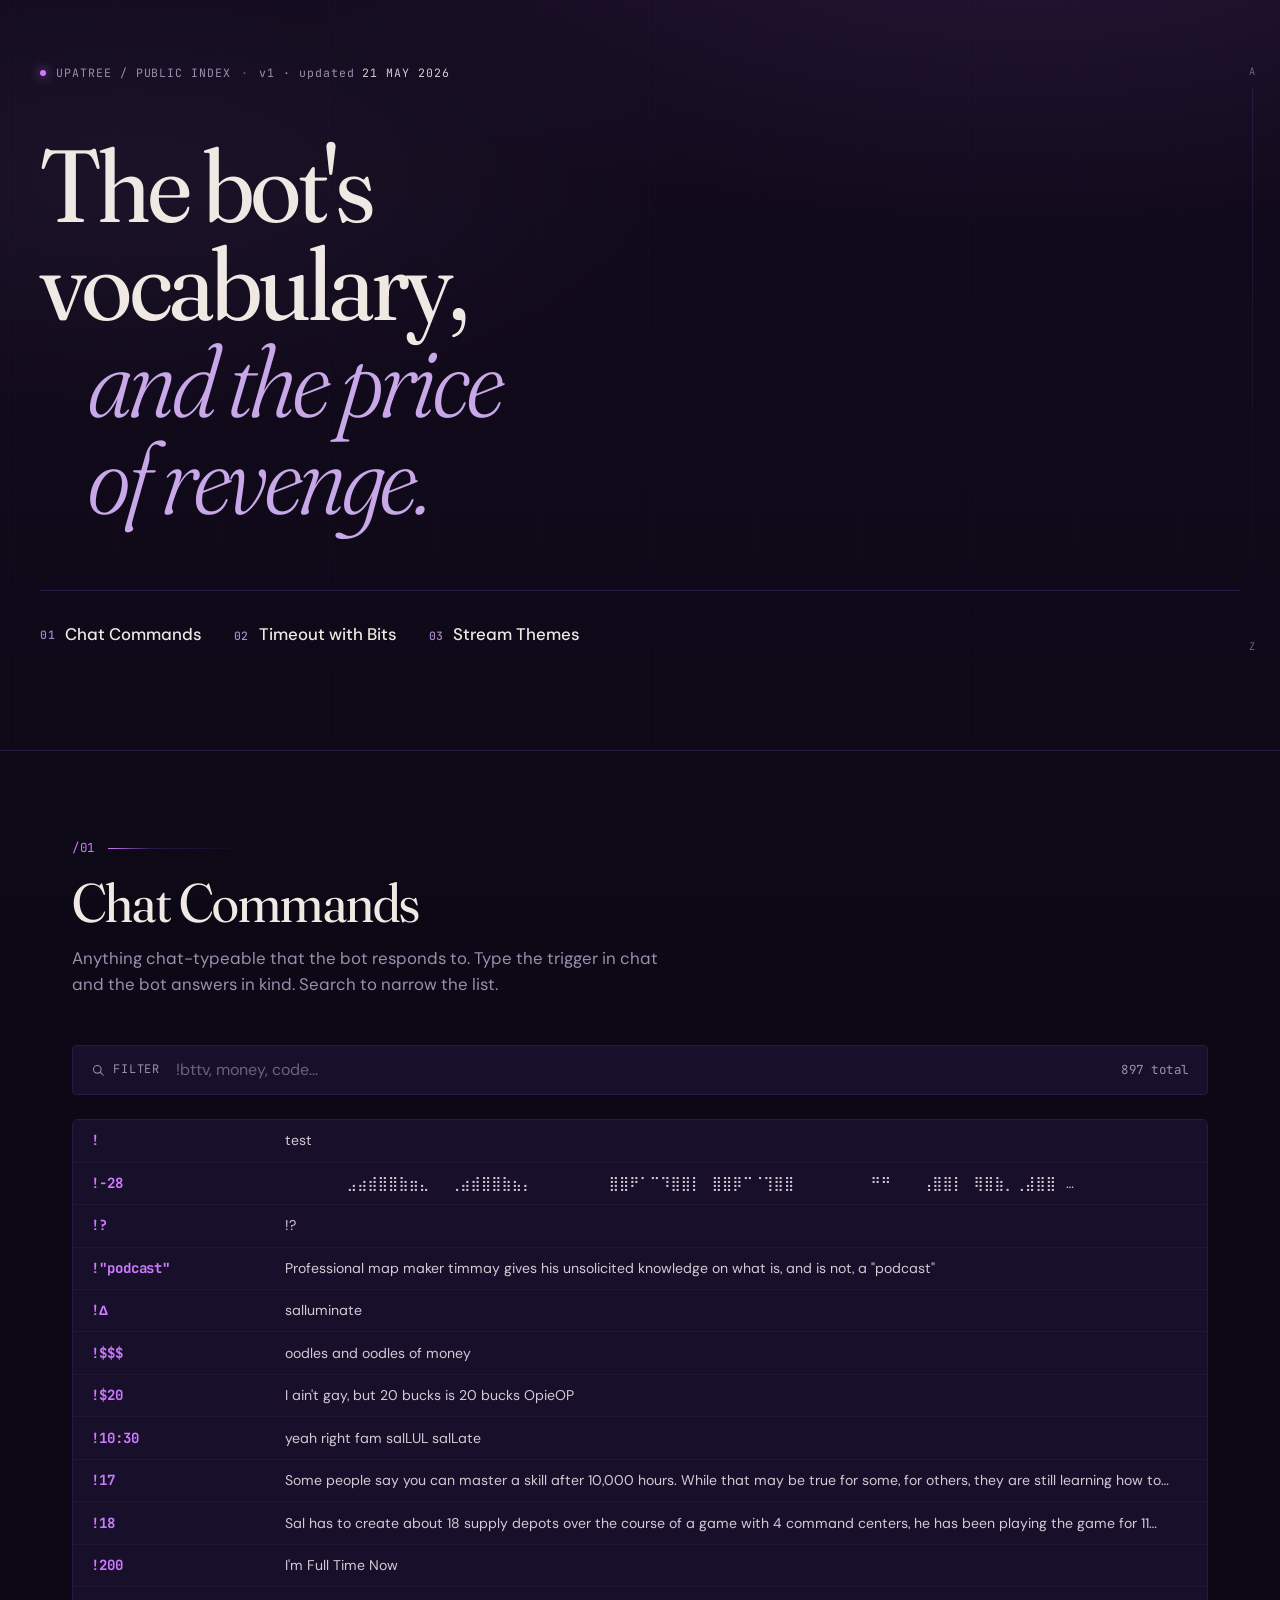
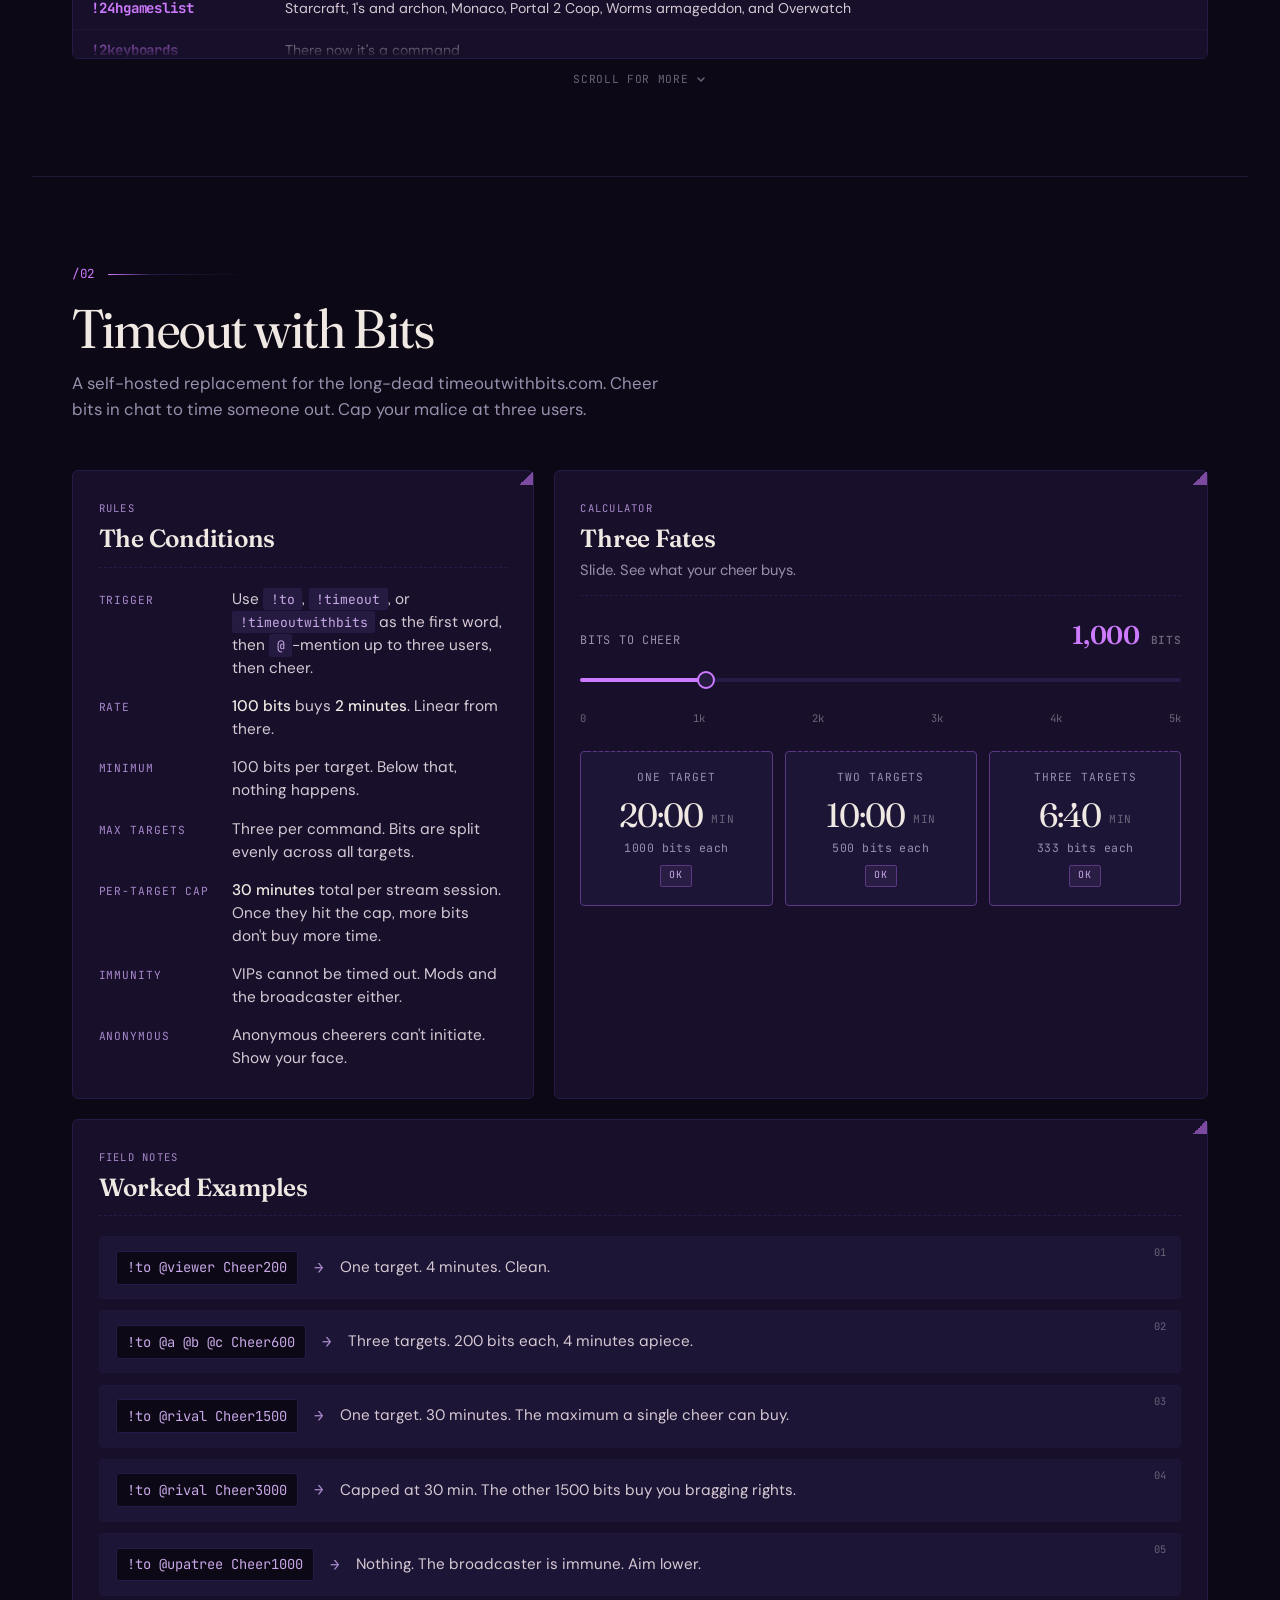
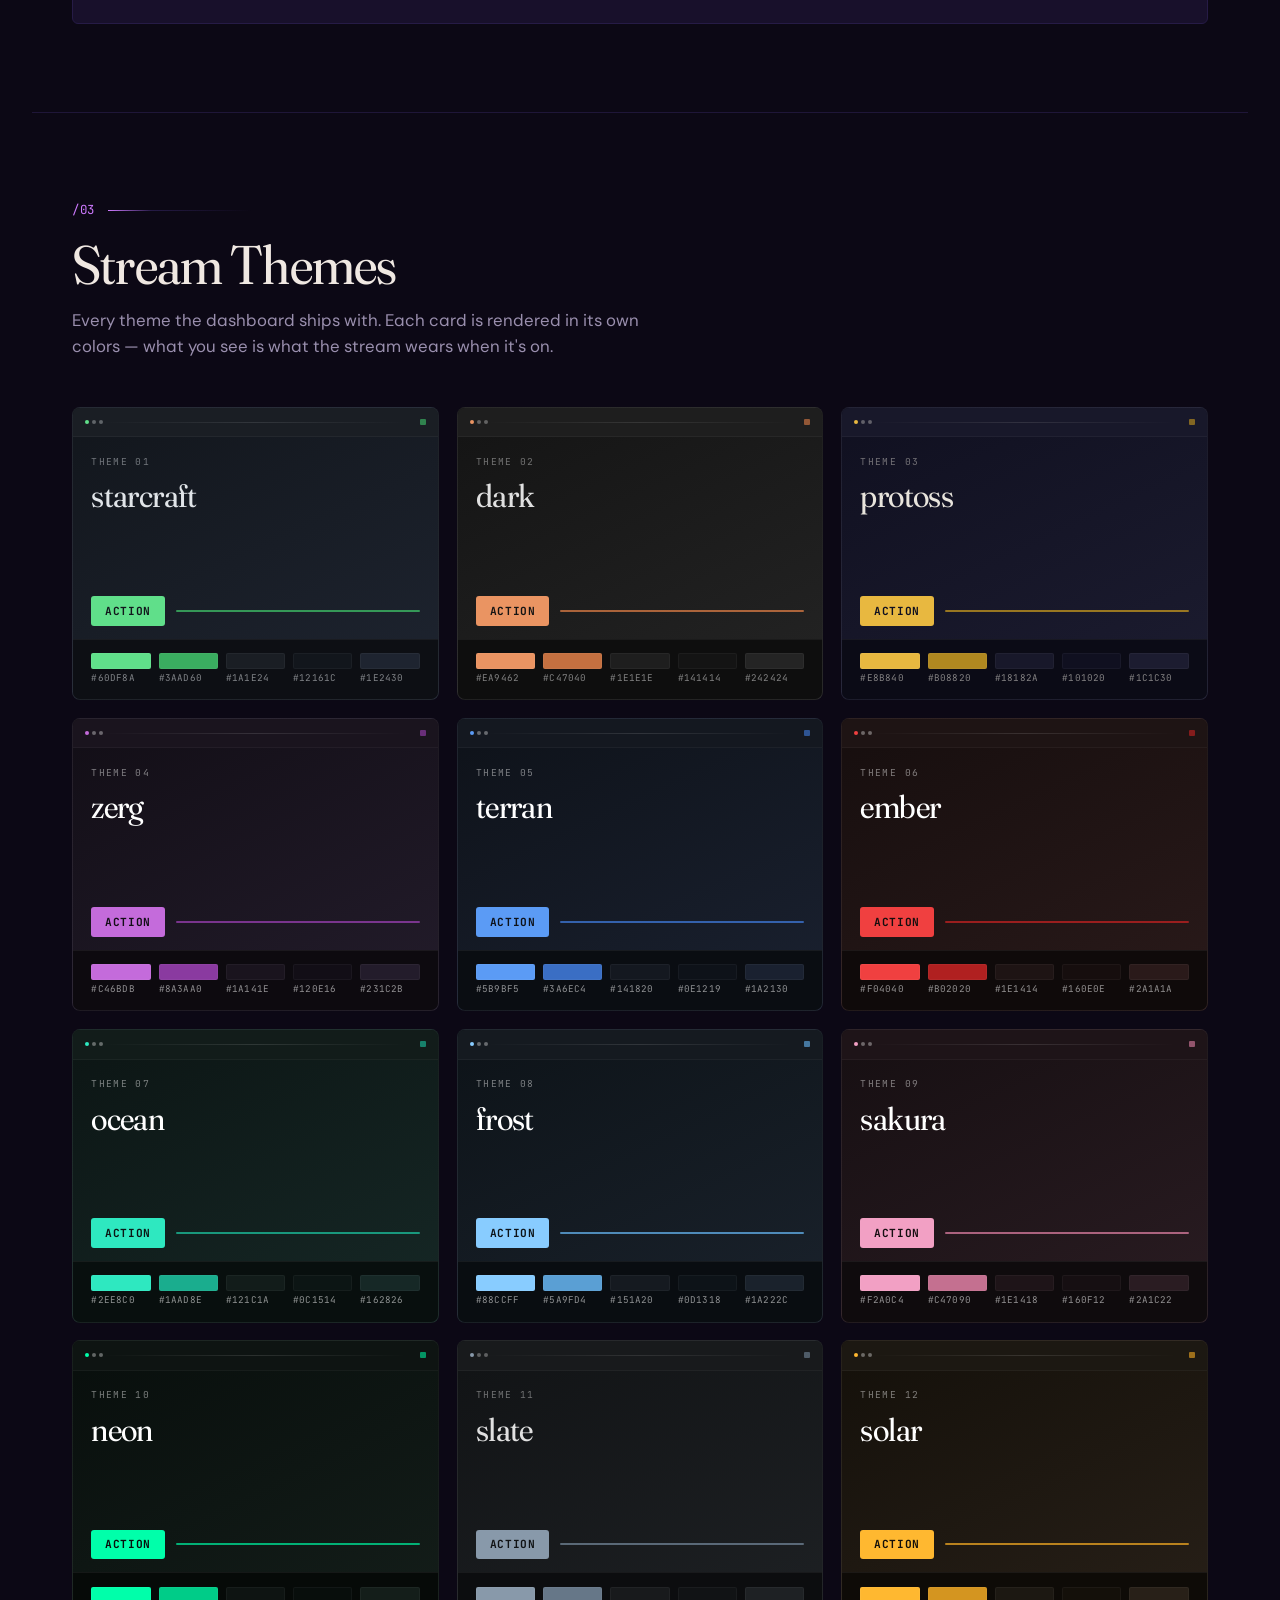
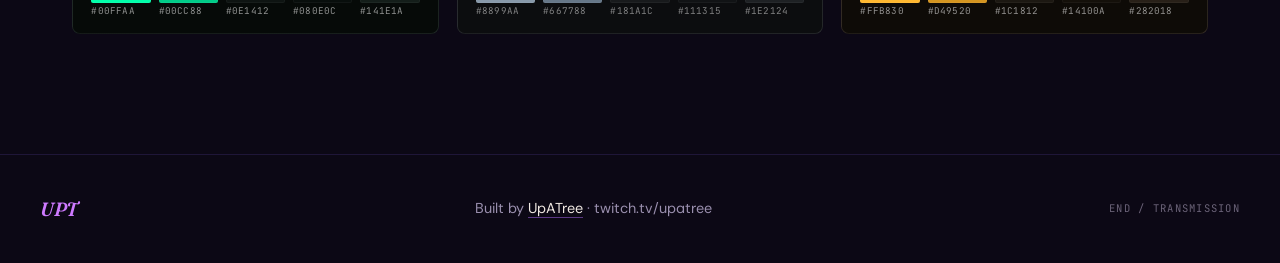
==== commit f8427246: "docs: update per-target cap to 30 min Tracks the collector change in the Overlay repo (PAID_TIMEOUT_" ====
--- a/index.html
+++ b/index.html
@@ -149,7 +149,7 @@
                         <div class="rule">
                             <dt>Per-target cap</dt>
                             <dd>
-                                <strong>10 minutes</strong> total per stream session.
+                                <strong>30 minutes</strong> total per stream session.
                                 Once they hit the cap, more bits don't buy more time.
                             </dd>
                         </div>
@@ -180,18 +180,17 @@
                             type="range"
                             id="calc-bits"
                             min="0"
-                            max="3000"
+                            max="5000"
                             step="50"
-                            value="500"
+                            value="1000"
                             aria-label="Bits to cheer">
                         <div class="calc-scale" aria-hidden="true">
                             <span>0</span>
-                            <span>500</span>
                             <span>1k</span>
-                            <span>1.5k</span>
                             <span>2k</span>
-                            <span>2.5k</span>
                             <span>3k</span>
+                            <span>4k</span>
+                            <span>5k</span>
                         </div>
                     </div>
 
@@ -219,7 +218,12 @@
                         <li>
                             <code class="example-cmd">!to @rival Cheer1500</code>
                             <span class="example-arrow" aria-hidden="true">→</span>
-                            <span class="example-result">Capped at 10 min. The other 500 bits buy you bragging rights.</span>
+                            <span class="example-result">One target. 30 minutes. The maximum a single cheer can buy.</span>
+                        </li>
+                        <li>
+                            <code class="example-cmd">!to @rival Cheer3000</code>
+                            <span class="example-arrow" aria-hidden="true">→</span>
+                            <span class="example-result">Capped at 30 min. The other 1500 bits buy you bragging rights.</span>
                         </li>
                         <li>
                             <code class="example-cmd">!to @upatree Cheer1000</code>
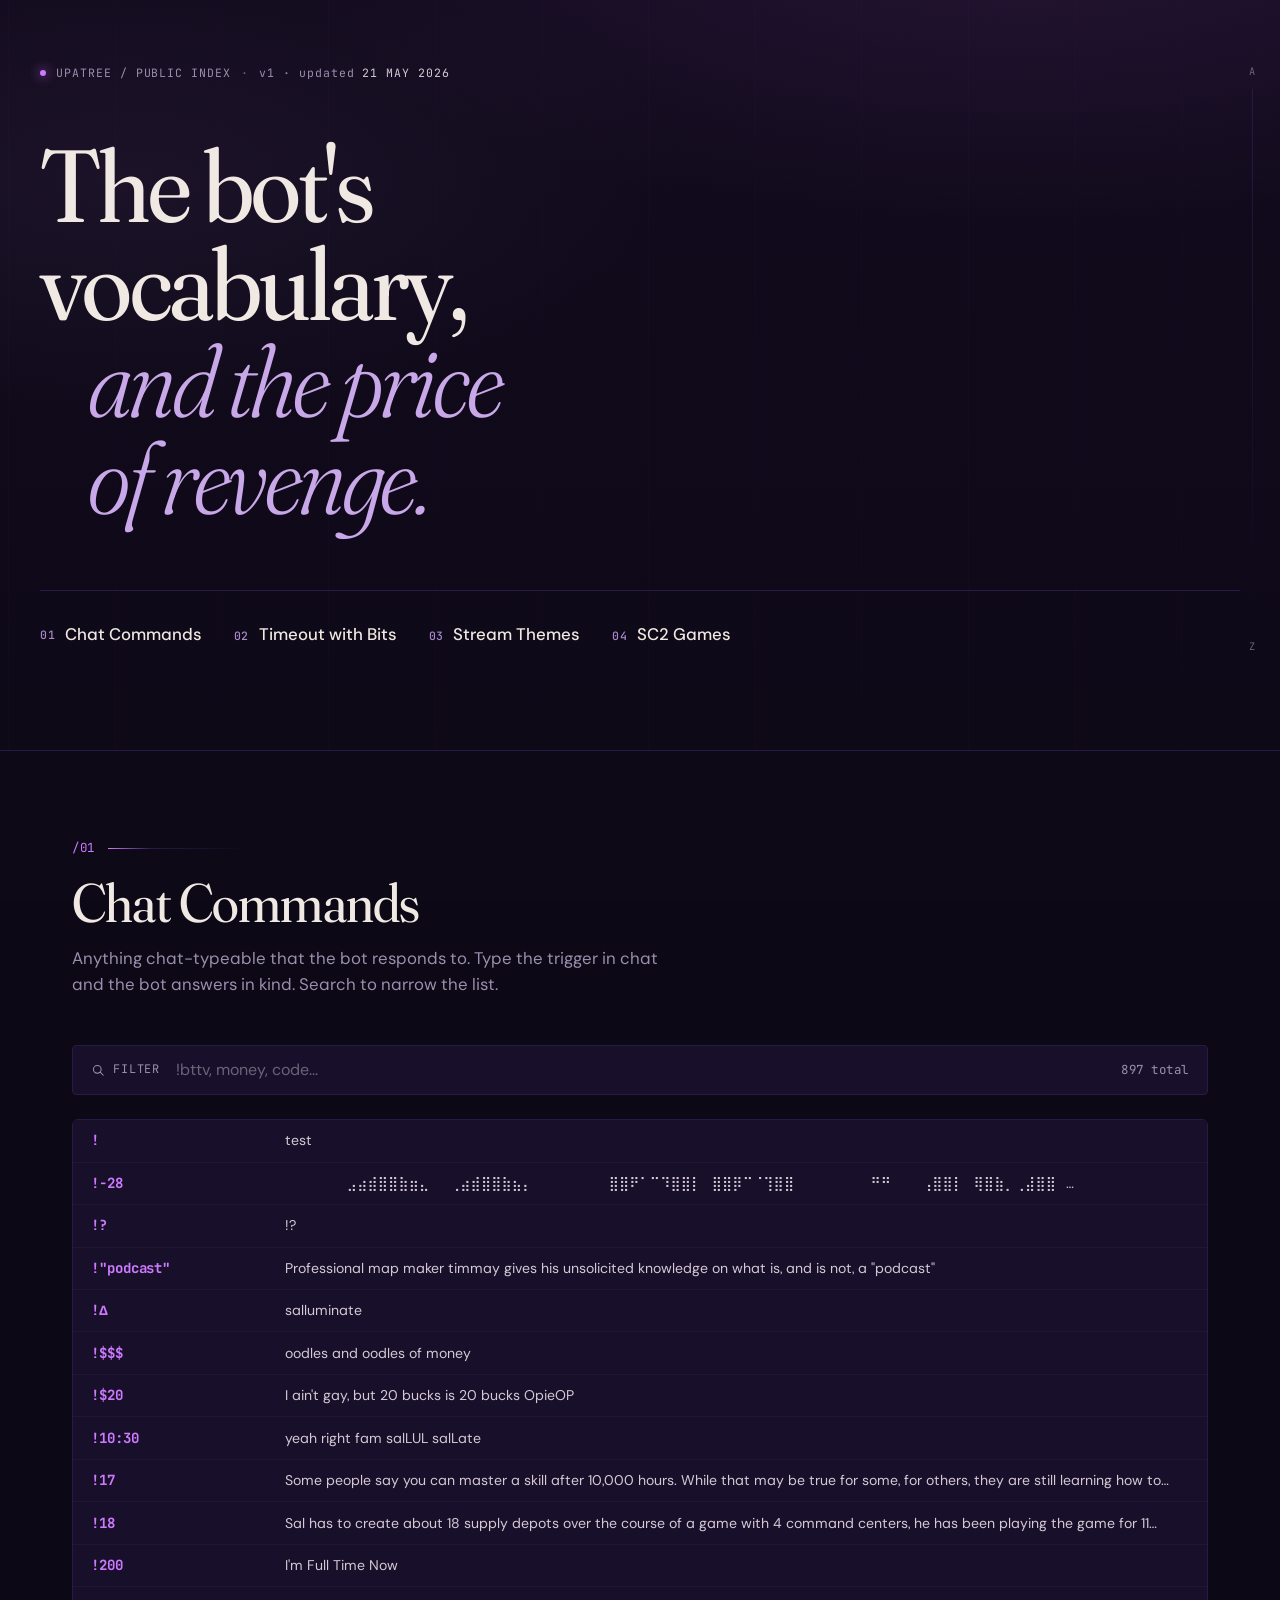
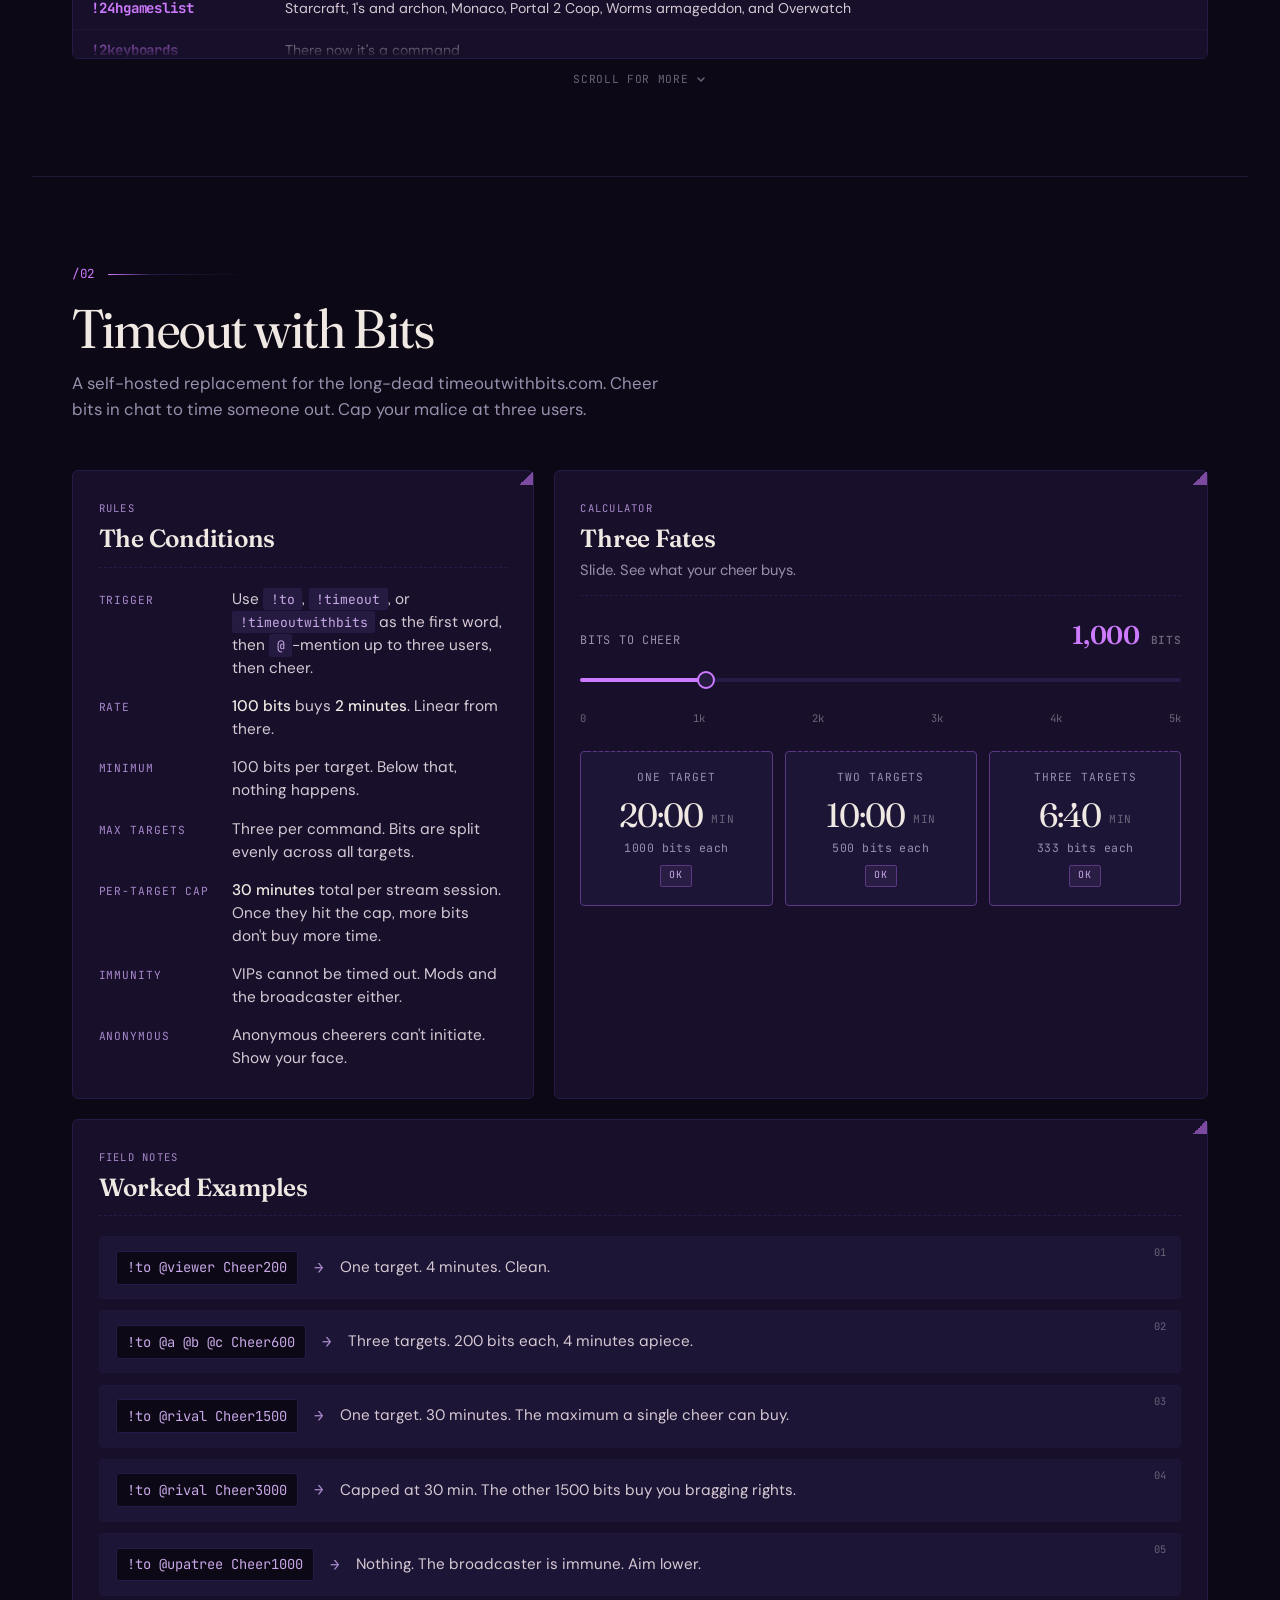
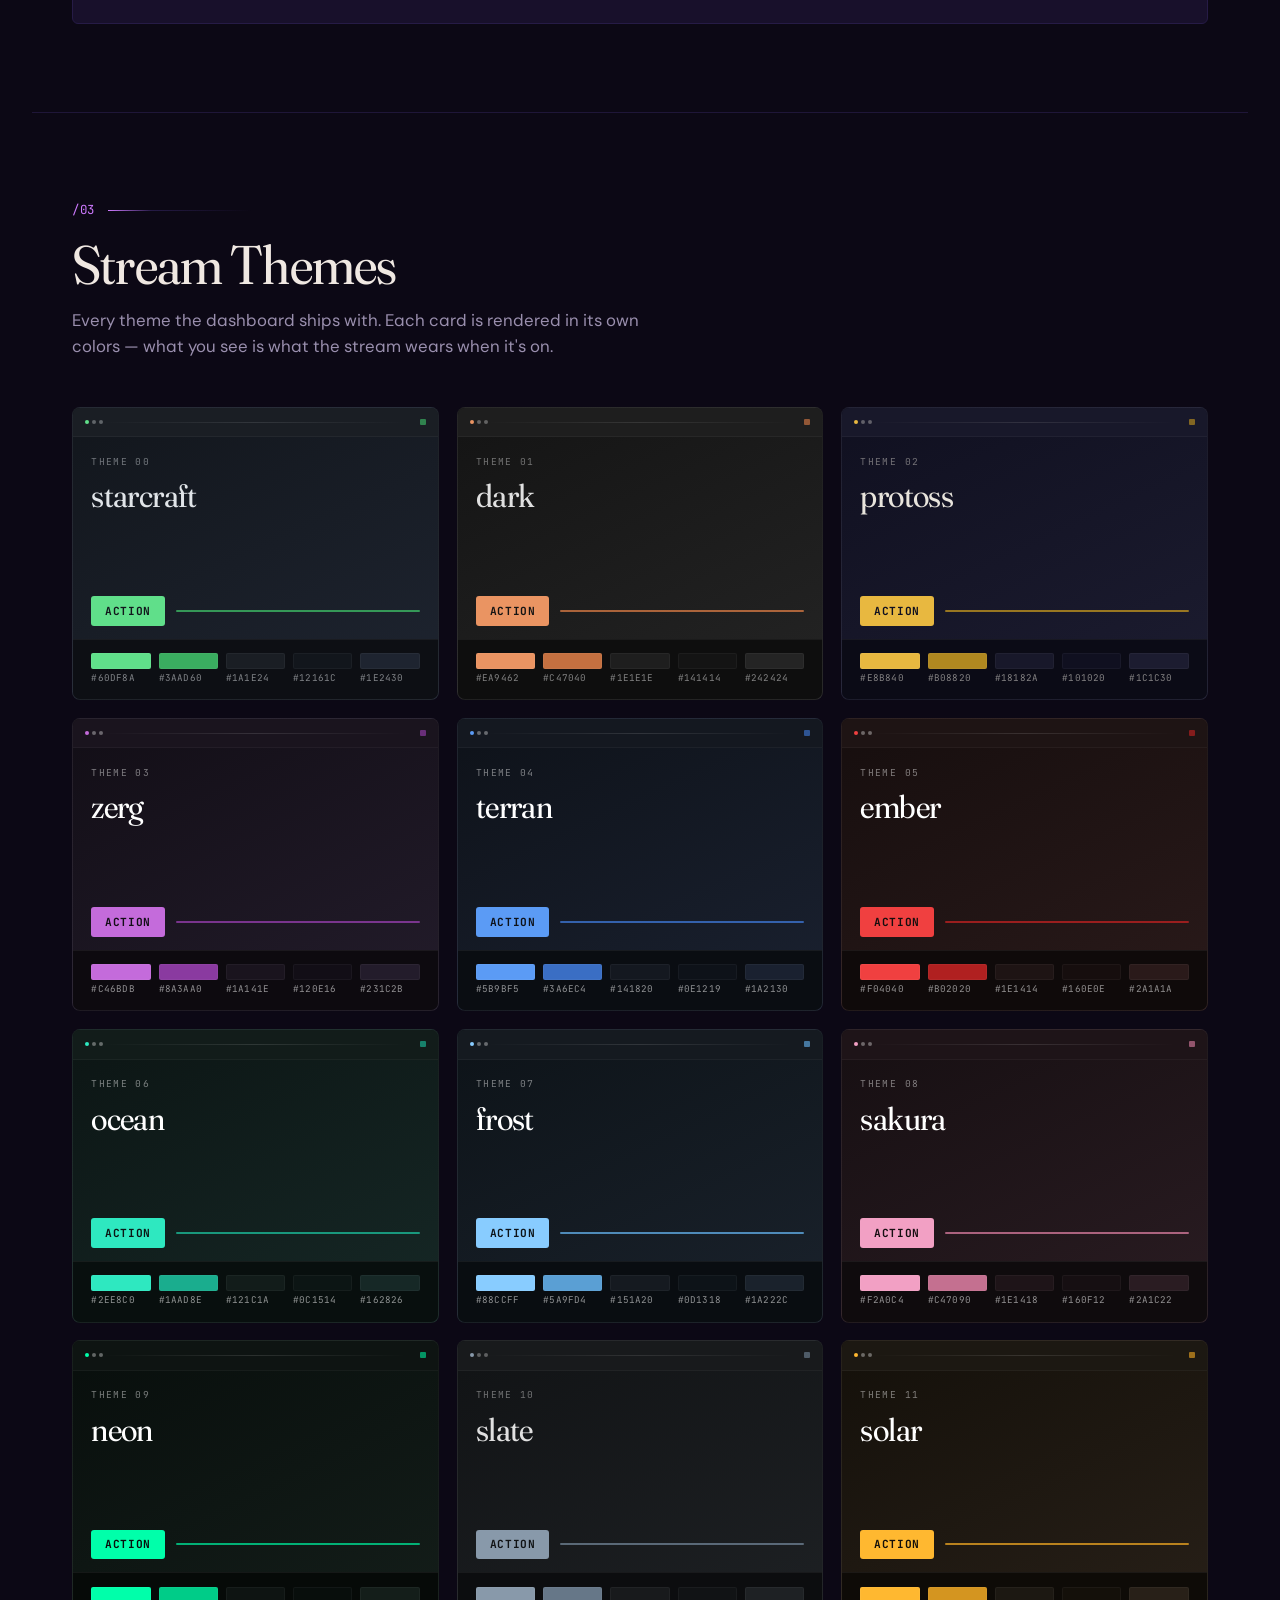
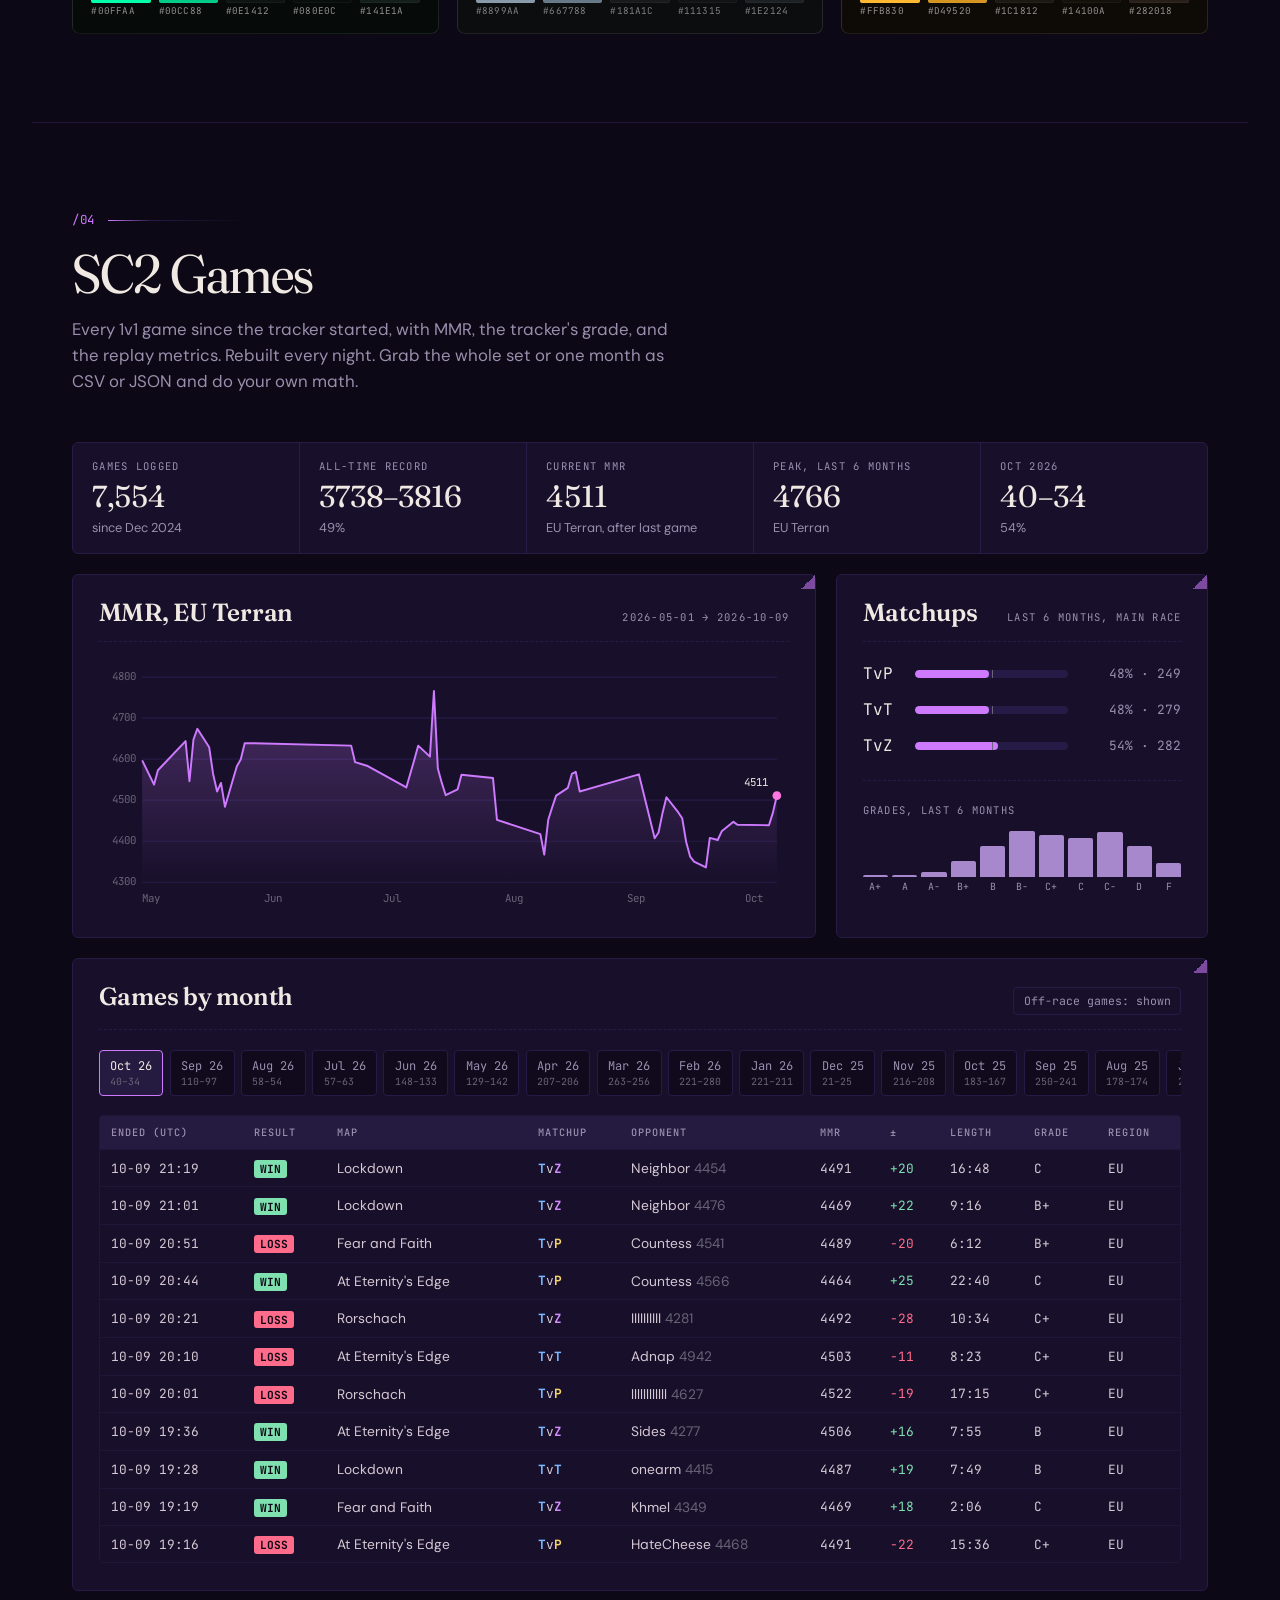
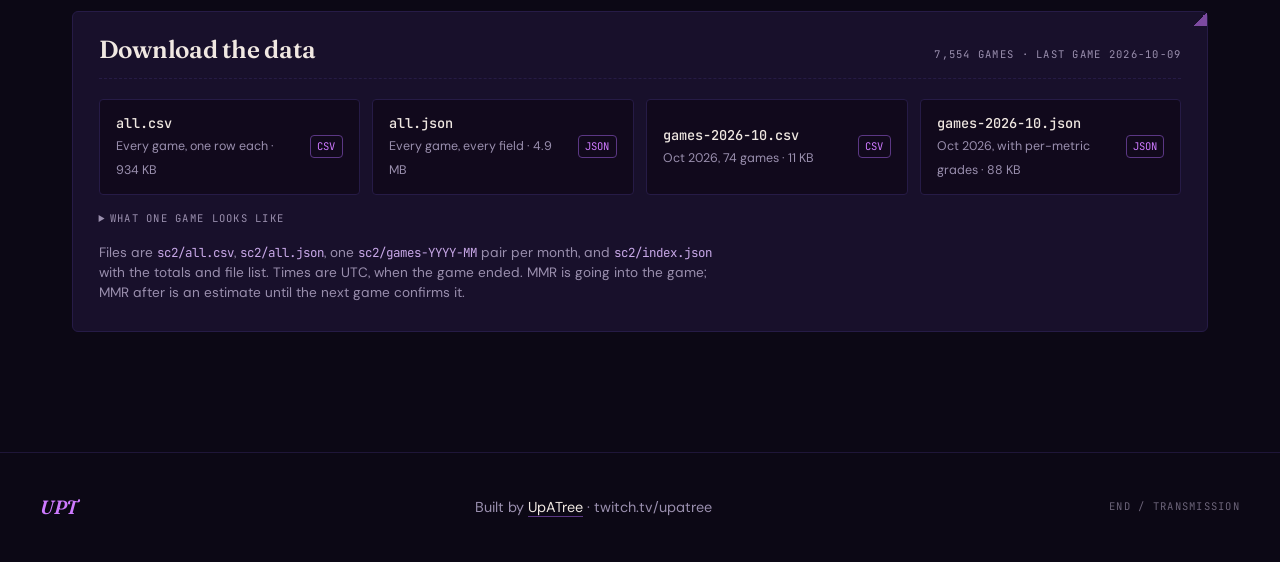
==== commit bf110a0c: "Add SC2 Games section with nightly game data downloads sc2.js reads sc2/index.json and the month fil" ====
--- a/index.html
+++ b/index.html
@@ -46,6 +46,10 @@
                 <a href="#themes">
                     <span class="nav-num">03</span>
                     <span class="nav-label">Stream Themes</span>
+                </a>
+                <a href="#sc2">
+                    <span class="nav-num">04</span>
+                    <span class="nav-label">SC2 Games</span>
                 </a>
             </nav>
         </div>
@@ -254,6 +258,84 @@
 
             <div class="themes-grid" id="themes-grid"></div>
         </section>
+
+        <section id="sc2" class="section section--sc2">
+            <header class="section-head">
+                <div class="section-eyebrow">
+                    <span class="eyebrow-num">/04</span>
+                    <span class="eyebrow-rule"></span>
+                </div>
+                <h2 class="section-title">SC2 Games</h2>
+                <p class="section-lede">
+                    Every 1v1 game since the tracker started, with MMR, the tracker's grade,
+                    and the replay metrics. Rebuilt every night. Grab the whole set or one
+                    month as CSV or JSON and do your own math.
+                </p>
+            </header>
+
+            <div class="themes-status" id="sc2-status" role="status" aria-live="polite">
+                Loading games…
+            </div>
+
+            <div id="sc2-body" hidden>
+                <div class="sc2-strip" id="sc2-strip"></div>
+
+                <div class="sc2-grid">
+                    <article class="card sc2-chart">
+                        <header class="card-head sc2-head">
+                            <h3 class="card-title" id="sc2-mmr-title">MMR</h3>
+                            <span class="sc2-label" id="sc2-mmr-sub"></span>
+                        </header>
+                        <div id="sc2-mmr"></div>
+                    </article>
+                    <article class="card">
+                        <header class="card-head sc2-head">
+                            <h3 class="card-title">Matchups</h3>
+                            <span class="sc2-label">last 6 months, main race</span>
+                        </header>
+                        <div class="sc2-bars" id="sc2-mu"></div>
+                        <div class="sc2-sub">
+                            <span class="sc2-label">Grades, last 6 months</span>
+                            <div class="sc2-grades" id="sc2-grades"></div>
+                        </div>
+                    </article>
+                </div>
+
+                <article class="card sc2-wide">
+                    <header class="card-head sc2-head">
+                        <h3 class="card-title">Games by month</h3>
+                        <button type="button" class="sc2-toggle" id="sc2-offrace" aria-pressed="true">Off-race games: shown</button>
+                    </header>
+                    <div class="sc2-months" id="sc2-months" role="group" aria-label="Month"></div>
+                    <div class="sc2-tablewrap">
+                        <table class="sc2-table">
+                            <thead>
+                                <tr><th>Ended (UTC)</th><th>Result</th><th>Map</th><th>Matchup</th><th>Opponent</th><th>MMR</th><th>±</th><th>Length</th><th>Grade</th><th>Region</th></tr>
+                            </thead>
+                            <tbody id="sc2-rows"></tbody>
+                        </table>
+                    </div>
+                </article>
+
+                <article class="card sc2-wide">
+                    <header class="card-head sc2-head">
+                        <h3 class="card-title">Download the data</h3>
+                        <span class="sc2-label" id="sc2-dl-meta"></span>
+                    </header>
+                    <div class="sc2-dls" id="sc2-dls"></div>
+                    <details class="sc2-details">
+                        <summary class="sc2-label">What one game looks like</summary>
+                        <pre class="sc2-pre" id="sc2-sample"></pre>
+                    </details>
+                    <p class="sc2-fine">
+                        Files are <code>sc2/all.csv</code>, <code>sc2/all.json</code>, one
+                        <code>sc2/games-YYYY-MM</code> pair per month, and <code>sc2/index.json</code>
+                        with the totals and file list. Times are UTC, when the game ended. MMR is going
+                        into the game; MMR after is an estimate until the next game confirms it.
+                    </p>
+                </article>
+            </div>
+        </section>
     </main>
 
     <footer class="footer">
@@ -269,5 +351,6 @@
     </footer>
 
     <script src="app.js" defer></script>
+    <script src="sc2.js" defer></script>
 </body>
 </html>
--- a/styles.css
+++ b/styles.css
@@ -1277,3 +1277,240 @@
     html::before, .grain, .hero-rail { display: none; }
     body { background: white; color: black; }
 }
+
+/* ─────────────────────────────────────────────────────────────────────────
+   SC2 GAMES — data from sc2/, rebuilt nightly by the Overlay box
+   ───────────────────────────────────────────────────────────────────────── */
+
+.sc2-label {
+    font-family: var(--font-mono);
+    font-size: 0.66rem;
+    letter-spacing: 0.12em;
+    text-transform: uppercase;
+    color: var(--text-mute);
+}
+
+.sc2-strip {
+    display: grid;
+    grid-template-columns: repeat(auto-fit, minmax(10rem, 1fr));
+    gap: 1px;
+    background: var(--rule);
+    border: 1px solid var(--rule);
+    border-radius: 6px;
+    overflow: hidden;
+}
+
+.sc2-stat {
+    background: var(--bg-elevated);
+    padding: 1rem 1.2rem;
+    display: flex;
+    flex-direction: column;
+    gap: 0.3rem;
+    min-width: 0;
+}
+
+.sc2-stat b {
+    font-family: var(--font-display);
+    font-weight: 400;
+    font-size: 1.9rem;
+    line-height: 1.1;
+    color: var(--text-cream);
+    font-variant-numeric: tabular-nums;
+}
+
+.sc2-stat small { font-size: 0.8rem; color: var(--text-mute); }
+
+.sc2-grid {
+    display: grid;
+    grid-template-columns: minmax(0, 2fr) minmax(0, 1fr);
+    gap: 1.25rem;
+    margin-top: 1.25rem;
+}
+
+@media (max-width: 880px) {
+    .sc2-grid { grid-template-columns: minmax(0, 1fr); }
+}
+
+.sc2-wide { margin-top: 1.25rem; }
+
+.sc2-head {
+    display: flex;
+    justify-content: space-between;
+    align-items: baseline;
+    gap: 0.5rem 1rem;
+    flex-wrap: wrap;
+}
+
+.sc2-chart svg { display: block; width: 100%; height: auto; }
+.sc2-chart text { font-family: var(--font-mono); font-size: 10px; fill: var(--text-faint); }
+.sc2-chart .sc2-last { fill: var(--text-cream); }
+.sc2-chart .sc2-grid { stroke: var(--rule); stroke-width: 1; }
+
+.sc2-bars { display: flex; flex-direction: column; gap: 0.75rem; }
+
+.sc2-bar {
+    display: grid;
+    grid-template-columns: 2.6rem 1fr 6.4rem;
+    gap: 0.7rem;
+    align-items: center;
+}
+
+.sc2-bar-k { font-family: var(--font-mono); color: var(--text-cream); }
+.sc2-bar-v { font-family: var(--font-mono); font-size: 0.8rem; color: var(--text-mute); text-align: right; }
+
+.sc2-track {
+    height: 8px;
+    border-radius: 4px;
+    background: var(--rule);
+    position: relative;
+    overflow: hidden;
+}
+
+.sc2-track span { position: absolute; inset: 0 auto 0 0; background: var(--pp-1); border-radius: 4px; }
+
+.sc2-track::after {
+    /* 50% mark */
+    content: '';
+    position: absolute;
+    left: 50%;
+    top: 0;
+    bottom: 0;
+    width: 1px;
+    background: var(--text-faint);
+}
+
+.sc2-sub { margin-top: 1.4rem; padding-top: 1rem; border-top: 1px dashed var(--rule); }
+
+.sc2-grades { display: flex; align-items: flex-end; gap: 4px; height: 64px; margin-top: 0.6rem; }
+.sc2-grades div { flex: 1; display: flex; flex-direction: column; align-items: center; justify-content: flex-end; gap: 3px; height: 100%; }
+.sc2-grades i { display: block; width: 100%; background: var(--pp-2); border-radius: 2px 2px 0 0; }
+.sc2-grades span { font-family: var(--font-mono); font-size: 0.62rem; color: var(--text-mute); }
+
+.sc2-toggle {
+    font-family: var(--font-mono);
+    font-size: 0.72rem;
+    color: var(--text-mute);
+    background: none;
+    border: 1px solid var(--rule);
+    border-radius: 4px;
+    padding: 0.35rem 0.6rem;
+    cursor: pointer;
+}
+
+.sc2-months { display: flex; gap: 0.4rem; overflow-x: auto; padding-bottom: 0.4rem; scrollbar-width: thin; }
+
+.sc2-months button {
+    flex: 0 0 auto;
+    display: flex;
+    flex-direction: column;
+    align-items: flex-start;
+    gap: 0.1rem;
+    font-family: var(--font-mono);
+    font-size: 0.75rem;
+    color: var(--text-mute);
+    background: var(--bg-base);
+    border: 1px solid var(--rule);
+    border-radius: 4px;
+    padding: 0.4rem 0.65rem;
+    cursor: pointer;
+}
+
+.sc2-months button small { font-size: 0.62rem; color: var(--text-faint); }
+.sc2-months button[aria-pressed="true"] { border-color: var(--pp-1); color: var(--text-cream); background: var(--bg-card-hi); }
+
+.sc2-tablewrap {
+    overflow: auto;
+    max-height: 28rem;
+    margin-top: 0.8rem;
+    border: 1px solid var(--rule-soft);
+    border-radius: 4px;
+}
+
+.sc2-table { border-collapse: collapse; width: 100%; min-width: 44rem; font-size: 0.86rem; }
+
+.sc2-table th {
+    position: sticky;
+    top: 0;
+    background: var(--bg-card-hi);
+    text-align: left;
+    font-family: var(--font-mono);
+    font-size: 0.64rem;
+    font-weight: 500;
+    letter-spacing: 0.1em;
+    text-transform: uppercase;
+    color: var(--text-mute);
+    padding: 0.55rem 0.7rem;
+    white-space: nowrap;
+}
+
+.sc2-table td {
+    padding: 0.5rem 0.7rem;
+    border-top: 1px solid var(--rule-soft);
+    white-space: nowrap;
+    font-variant-numeric: tabular-nums;
+}
+
+.sc2-table td.mono { font-family: var(--font-mono); font-size: 0.8rem; }
+.sc2-table tr.is-off td { color: var(--text-faint); }
+.sc2-faint { color: var(--text-faint); }
+.sc2-empty { color: var(--text-faint); font-family: var(--font-mono); font-size: 0.8rem; padding: 1rem; }
+
+.sc2-res { font-family: var(--font-mono); font-size: 0.7rem; font-weight: 700; padding: 0.12rem 0.4rem; border-radius: 3px; color: var(--bg-deep); background: var(--text-mute); }
+.sc2-res--W { background: #7fe0b0; }
+.sc2-res--L { background: var(--cap); }
+.sc2-delta.up { color: #7fe0b0; }
+.sc2-delta.down { color: var(--cap); }
+
+.sc2-race { font-weight: 700; }
+.sc2-race--T { color: #7cb8ff; }
+.sc2-race--P { color: #f5d36b; }
+.sc2-race--Z { color: #d58cff; }
+
+.sc2-tag {
+    font-size: 0.6rem;
+    color: var(--text-faint);
+    border: 1px solid var(--rule);
+    border-radius: 3px;
+    padding: 0 0.3rem;
+    margin-left: 0.4rem;
+}
+
+.sc2-dls { display: grid; grid-template-columns: repeat(auto-fit, minmax(min(100%, 15rem), 1fr)); gap: 0.8rem; }
+
+.sc2-dl {
+    display: flex;
+    justify-content: space-between;
+    align-items: center;
+    gap: 0.8rem;
+    min-width: 0;
+    background: var(--bg-base);
+    border: 1px solid var(--rule);
+    border-radius: 4px;
+    padding: 0.8rem 1rem;
+    color: var(--text-soft);
+    text-decoration: none;
+}
+
+.sc2-dl:hover { border-color: var(--pp-deep); background: var(--bg-card-hi); }
+.sc2-dl b { display: block; font-family: var(--font-mono); font-size: 0.85rem; font-weight: 500; color: var(--text-cream); overflow-wrap: anywhere; }
+.sc2-dl small { font-size: 0.78rem; color: var(--text-mute); }
+.sc2-fmt { flex: 0 0 auto; font-family: var(--font-mono); font-size: 0.66rem; color: var(--pp-1); border: 1px solid var(--pp-deep); border-radius: 4px; padding: 0.15rem 0.4rem; }
+
+.sc2-details { margin-top: 1rem; }
+.sc2-details summary { cursor: pointer; }
+
+.sc2-pre {
+    margin-top: 0.6rem;
+    padding: 1rem;
+    overflow-x: auto;
+    background: var(--bg-deep);
+    border: 1px solid var(--rule-soft);
+    border-radius: 4px;
+    font-family: var(--font-mono);
+    font-size: 0.76rem;
+    line-height: 1.6;
+    color: var(--text-soft);
+}
+
+.sc2-fine { margin-top: 1rem; font-size: 0.85rem; color: var(--text-mute); max-width: 70ch; }
+.sc2-fine code { font-family: var(--font-mono); font-size: 0.78rem; color: var(--pp-3); }
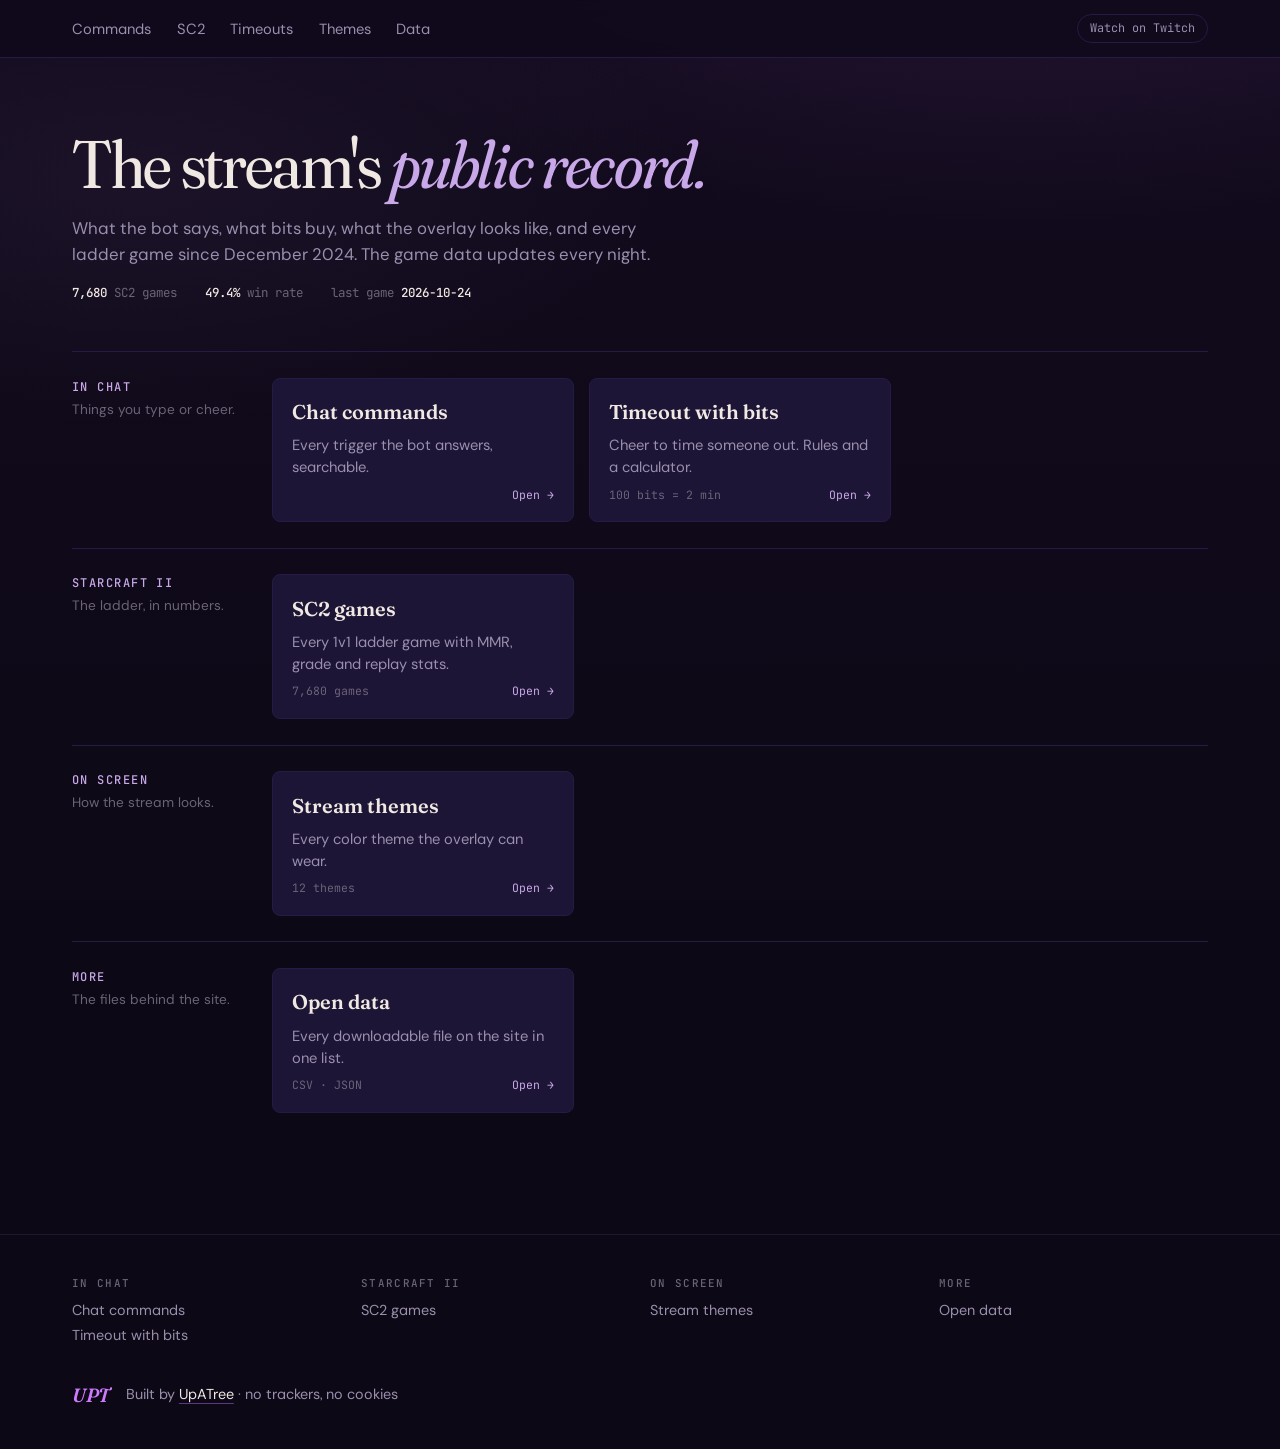
==== commit ab0ffbf0: "Split the public info page into a multi-page site Each section (commands, SC2, timeouts, themes) mov" ====
--- a/index.html
+++ b/index.html
@@ -3,10 +3,10 @@
 <head>
     <meta charset="UTF-8">
     <meta name="viewport" content="width=device-width, initial-scale=1.0">
-    <title>UpATree — Command Index</title>
-    <meta name="description" content="Chat commands and timeout-with-bits reference for the UpATree Twitch channel.">
-    <meta property="og:title" content="UpATree — Command Index">
-    <meta property="og:description" content="The bot's vocabulary, and the price of revenge.">
+    <title>UpATree — Stream Info</title>
+    <meta name="description" content="Chat commands, timeout rules, stream themes and every SC2 ladder game for the UpATree Twitch channel.">
+    <meta property="og:title" content="UpATree — Stream Info">
+    <meta property="og:description" content="Chat commands, timeout rules, stream themes and every SC2 ladder game for the UpATree Twitch channel.">
     <meta property="og:type" content="website">
 
     <link rel="preconnect" href="https://fonts.googleapis.com">
@@ -15,342 +15,31 @@
 
     <link rel="stylesheet" href="styles.css">
 </head>
-<body>
+<body data-page="home">
     <div class="grain" aria-hidden="true"></div>
 
-    <header class="hero">
-        <div class="hero-inner">
-            <div class="hero-status" aria-hidden="true">
-                <span class="status-dot"></span>
-                <span class="status-label">UPATREE / PUBLIC INDEX</span>
-                <span class="status-sep">·</span>
-                <span class="status-meta">v1 · updated <time datetime="2026-05-21">21 MAY 2026</time></span>
-            </div>
-
-            <h1 class="display-title">
-                <span class="display-line">The bot's</span>
-                <span class="display-line">vocabulary,</span>
-                <span class="display-line display-line--alt">and the price</span>
-                <span class="display-line display-line--alt">of revenge.</span>
-            </h1>
-
-            <nav class="hero-nav" aria-label="Sections">
-                <a href="#commands">
-                    <span class="nav-num">01</span>
-                    <span class="nav-label">Chat Commands</span>
-                </a>
-                <a href="#timeout">
-                    <span class="nav-num">02</span>
-                    <span class="nav-label">Timeout with Bits</span>
-                </a>
-                <a href="#themes">
-                    <span class="nav-num">03</span>
-                    <span class="nav-label">Stream Themes</span>
-                </a>
-                <a href="#sc2">
-                    <span class="nav-num">04</span>
-                    <span class="nav-label">SC2 Games</span>
-                </a>
-            </nav>
-        </div>
-
-        <div class="hero-rail" aria-hidden="true">
-            <div class="rail-mark">A</div>
-            <div class="rail-line"></div>
-            <div class="rail-mark">Z</div>
-        </div>
-    </header>
+    <header class="topbar" id="topbar"></header>
 
     <main>
-        <section id="commands" class="section section--commands">
-            <header class="section-head">
-                <div class="section-eyebrow">
-                    <span class="eyebrow-num">/01</span>
-                    <span class="eyebrow-rule"></span>
-                </div>
-                <h2 class="section-title">Chat Commands</h2>
-                <p class="section-lede">
-                    Anything chat-typeable that the bot responds to. Type the trigger in chat
-                    and the bot answers in kind. Search to narrow the list.
-                </p>
-            </header>
-
-            <div class="filter-bar">
-                <label class="filter-label" for="filter-input">
-                    <svg viewBox="0 0 20 20" width="14" height="14" aria-hidden="true">
-                        <circle cx="9" cy="9" r="5.5" fill="none" stroke="currentColor" stroke-width="1.5"/>
-                        <line x1="13.5" y1="13.5" x2="17.5" y2="17.5" stroke="currentColor" stroke-width="1.5" stroke-linecap="round"/>
-                    </svg>
-                    Filter
-                </label>
-                <input
-                    id="filter-input"
-                    type="search"
-                    autocomplete="off"
-                    placeholder="!bttv, money, code..."
-                    spellcheck="false">
-                <output class="filter-count" id="filter-count" for="filter-input">—</output>
-            </div>
-
-            <div class="commands-status" id="commands-status" role="status" aria-live="polite">
-                Loading commands…
-            </div>
-
-            <div class="commands-scroll" id="commands-scroll">
-                <ul class="commands-list" id="commands-list" role="list"></ul>
-                <p class="empty-state" id="empty-state" hidden>
-                    Nothing matches that filter. Try a shorter query.
-                </p>
-            </div>
-
-            <p class="scroll-hint" aria-hidden="true">
-                <span>Scroll for more</span>
-                <svg viewBox="0 0 12 12" width="12" height="12">
-                    <path d="M3 5l3 3 3-3" fill="none" stroke="currentColor" stroke-width="1.5" stroke-linecap="round" stroke-linejoin="round"/>
-                </svg>
+        <section class="home-hero">
+            <h1 class="home-title">The stream's <em>public record.</em></h1>
+            <p class="home-lede">
+                What the bot says, what bits buy, what the overlay looks like, and every
+                ladder game since December 2024. The game data updates every night.
+            </p>
+            <p class="home-facts" id="home-facts" hidden>
+                <span><b data-fact="games"></b> SC2 games</span>
+                <span><b data-fact="winrate"></b> win rate</span>
+                <span>last game <b data-fact="last"></b></span>
             </p>
         </section>
 
-        <section id="timeout" class="section section--timeout">
-            <header class="section-head">
-                <div class="section-eyebrow">
-                    <span class="eyebrow-num">/02</span>
-                    <span class="eyebrow-rule"></span>
-                </div>
-                <h2 class="section-title">Timeout with Bits</h2>
-                <p class="section-lede">
-                    A self-hosted replacement for the long-dead timeoutwithbits.com.
-                    Cheer bits in chat to time someone out. Cap your malice at three users.
-                </p>
-            </header>
-
-            <div class="timeout-grid">
-                <article class="card rules-card">
-                    <header class="card-head">
-                        <span class="card-tag">Rules</span>
-                        <h3 class="card-title">The Conditions</h3>
-                    </header>
-                    <dl class="rules-list">
-                        <div class="rule">
-                            <dt>Trigger</dt>
-                            <dd>
-                                Use <code>!to</code>, <code>!timeout</code>, or <code>!timeoutwithbits</code>
-                                as the first word, then <code>@</code>-mention up to three users, then cheer.
-                            </dd>
-                        </div>
-                        <div class="rule">
-                            <dt>Rate</dt>
-                            <dd><strong>100 bits</strong> buys <strong>2 minutes</strong>. Linear from there.</dd>
-                        </div>
-                        <div class="rule">
-                            <dt>Minimum</dt>
-                            <dd>100 bits per target. Below that, nothing happens.</dd>
-                        </div>
-                        <div class="rule">
-                            <dt>Max targets</dt>
-                            <dd>Three per command. Bits are split evenly across all targets.</dd>
-                        </div>
-                        <div class="rule">
-                            <dt>Per-target cap</dt>
-                            <dd>
-                                <strong>30 minutes</strong> total per stream session.
-                                Once they hit the cap, more bits don't buy more time.
-                            </dd>
-                        </div>
-                        <div class="rule">
-                            <dt>Immunity</dt>
-                            <dd>VIPs cannot be timed out. Mods and the broadcaster either.</dd>
-                        </div>
-                        <div class="rule">
-                            <dt>Anonymous</dt>
-                            <dd>Anonymous cheerers can't initiate. Show your face.</dd>
-                        </div>
-                    </dl>
-                </article>
-
-                <article class="card calc-card">
-                    <header class="card-head">
-                        <span class="card-tag">Calculator</span>
-                        <h3 class="card-title">Three Fates</h3>
-                        <p class="card-sub">Slide. See what your cheer buys.</p>
-                    </header>
-
-                    <div class="calc-input">
-                        <label for="calc-bits">
-                            <span>Bits to cheer</span>
-                            <span class="calc-value" id="calc-value">500</span>
-                        </label>
-                        <input
-                            type="range"
-                            id="calc-bits"
-                            min="0"
-                            max="5000"
-                            step="50"
-                            value="1000"
-                            aria-label="Bits to cheer">
-                        <div class="calc-scale" aria-hidden="true">
-                            <span>0</span>
-                            <span>1k</span>
-                            <span>2k</span>
-                            <span>3k</span>
-                            <span>4k</span>
-                            <span>5k</span>
-                        </div>
-                    </div>
-
-                    <div class="fates" id="fates">
-                        <!-- Rendered by app.js -->
-                    </div>
-                </article>
-
-                <article class="card examples-card">
-                    <header class="card-head">
-                        <span class="card-tag">Field Notes</span>
-                        <h3 class="card-title">Worked Examples</h3>
-                    </header>
-                    <ol class="examples">
-                        <li>
-                            <code class="example-cmd">!to @viewer Cheer200</code>
-                            <span class="example-arrow" aria-hidden="true">→</span>
-                            <span class="example-result">One target. 4 minutes. Clean.</span>
-                        </li>
-                        <li>
-                            <code class="example-cmd">!to @a @b @c Cheer600</code>
-                            <span class="example-arrow" aria-hidden="true">→</span>
-                            <span class="example-result">Three targets. 200 bits each, 4 minutes apiece.</span>
-                        </li>
-                        <li>
-                            <code class="example-cmd">!to @rival Cheer1500</code>
-                            <span class="example-arrow" aria-hidden="true">→</span>
-                            <span class="example-result">One target. 30 minutes. The maximum a single cheer can buy.</span>
-                        </li>
-                        <li>
-                            <code class="example-cmd">!to @rival Cheer3000</code>
-                            <span class="example-arrow" aria-hidden="true">→</span>
-                            <span class="example-result">Capped at 30 min. The other 1500 bits buy you bragging rights.</span>
-                        </li>
-                        <li>
-                            <code class="example-cmd">!to @upatree Cheer1000</code>
-                            <span class="example-arrow" aria-hidden="true">→</span>
-                            <span class="example-result">Nothing. The broadcaster is immune. Aim lower.</span>
-                        </li>
-                    </ol>
-                </article>
-            </div>
-        </section>
-
-        <section id="themes" class="section section--themes">
-            <header class="section-head">
-                <div class="section-eyebrow">
-                    <span class="eyebrow-num">/03</span>
-                    <span class="eyebrow-rule"></span>
-                </div>
-                <h2 class="section-title">Stream Themes</h2>
-                <p class="section-lede">
-                    Every theme the dashboard ships with. Each card is rendered in
-                    its own colors — what you see is what the stream wears when it's on.
-                </p>
-            </header>
-
-            <div class="themes-status" id="themes-status" role="status" aria-live="polite">
-                Loading themes…
-            </div>
-
-            <div class="themes-grid" id="themes-grid"></div>
-        </section>
-
-        <section id="sc2" class="section section--sc2">
-            <header class="section-head">
-                <div class="section-eyebrow">
-                    <span class="eyebrow-num">/04</span>
-                    <span class="eyebrow-rule"></span>
-                </div>
-                <h2 class="section-title">SC2 Games</h2>
-                <p class="section-lede">
-                    Every 1v1 game since the tracker started, with MMR, the tracker's grade,
-                    and the replay metrics. Rebuilt every night. Grab the whole set or one
-                    month as CSV or JSON and do your own math.
-                </p>
-            </header>
-
-            <div class="themes-status" id="sc2-status" role="status" aria-live="polite">
-                Loading games…
-            </div>
-
-            <div id="sc2-body" hidden>
-                <div class="sc2-strip" id="sc2-strip"></div>
-
-                <div class="sc2-grid">
-                    <article class="card sc2-chart">
-                        <header class="card-head sc2-head">
-                            <h3 class="card-title" id="sc2-mmr-title">MMR</h3>
-                            <span class="sc2-label" id="sc2-mmr-sub"></span>
-                        </header>
-                        <div id="sc2-mmr"></div>
-                    </article>
-                    <article class="card">
-                        <header class="card-head sc2-head">
-                            <h3 class="card-title">Matchups</h3>
-                            <span class="sc2-label">last 6 months, main race</span>
-                        </header>
-                        <div class="sc2-bars" id="sc2-mu"></div>
-                        <div class="sc2-sub">
-                            <span class="sc2-label">Grades, last 6 months</span>
-                            <div class="sc2-grades" id="sc2-grades"></div>
-                        </div>
-                    </article>
-                </div>
-
-                <article class="card sc2-wide">
-                    <header class="card-head sc2-head">
-                        <h3 class="card-title">Games by month</h3>
-                        <button type="button" class="sc2-toggle" id="sc2-offrace" aria-pressed="true">Off-race games: shown</button>
-                    </header>
-                    <div class="sc2-months" id="sc2-months" role="group" aria-label="Month"></div>
-                    <div class="sc2-tablewrap">
-                        <table class="sc2-table">
-                            <thead>
-                                <tr><th>Ended (UTC)</th><th>Result</th><th>Map</th><th>Matchup</th><th>Opponent</th><th>MMR</th><th>±</th><th>Length</th><th>Grade</th><th>Region</th></tr>
-                            </thead>
-                            <tbody id="sc2-rows"></tbody>
-                        </table>
-                    </div>
-                </article>
-
-                <article class="card sc2-wide">
-                    <header class="card-head sc2-head">
-                        <h3 class="card-title">Download the data</h3>
-                        <span class="sc2-label" id="sc2-dl-meta"></span>
-                    </header>
-                    <div class="sc2-dls" id="sc2-dls"></div>
-                    <details class="sc2-details">
-                        <summary class="sc2-label">What one game looks like</summary>
-                        <pre class="sc2-pre" id="sc2-sample"></pre>
-                    </details>
-                    <p class="sc2-fine">
-                        Files are <code>sc2/all.csv</code>, <code>sc2/all.json</code>, one
-                        <code>sc2/games-YYYY-MM</code> pair per month, and <code>sc2/index.json</code>
-                        with the totals and file list. Times are UTC, when the game ended. MMR is going
-                        into the game; MMR after is an estimate until the next game confirms it.
-                    </p>
-                </article>
-            </div>
-        </section>
+        <div class="home-groups" id="home-groups"></div>
     </main>
 
-    <footer class="footer">
-        <div class="footer-inner">
-            <span class="footer-mark">UPT</span>
-            <span class="footer-text">
-                Built by
-                <a href="https://twitch.tv/upatree" rel="noopener">UpATree</a>
-                · twitch.tv/upatree
-            </span>
-            <span class="footer-meta" aria-hidden="true">END / TRANSMISSION</span>
-        </div>
-    </footer>
+    <footer class="footer" id="footer"></footer>
 
-    <script src="app.js" defer></script>
-    <script src="sc2.js" defer></script>
+    <script src="site.js"></script>
+    
 </body>
 </html>
--- a/styles.css
+++ b/styles.css
@@ -1,5 +1,5 @@
 /* ─────────────────────────────────────────────────────────────────────────
-   UPATREE — Command Index
+   UPATREE — Stream Info
    Editorial-meets-terminal: serif display, mono triggers, deep ink-purple.
    ───────────────────────────────────────────────────────────────────────── */
 
@@ -93,169 +93,230 @@
 }
 
 /* ─────────────────────────────────────────────────────────────────────────
-   HERO
+   SHELL — top bar and breadcrumbs, drawn by site.js on every page
    ───────────────────────────────────────────────────────────────────────── */
 
-.hero {
-    position: relative;
-    padding: clamp(2rem, 6vw, 4rem) var(--gutter) clamp(3rem, 8vw, 6rem);
+.topbar {
+    position: sticky;
+    top: 0;
+    z-index: 5;
+    background: rgba(17, 9, 28, 0.92);
+    backdrop-filter: blur(8px);
+    -webkit-backdrop-filter: blur(8px);
     border-bottom: 1px solid var(--rule);
-    overflow: hidden;
-}
-
-.hero::after {
-    /* Subtle ruling pattern, like notebook lines */
-    content: '';
-    position: absolute;
-    inset: 0;
-    background-image: linear-gradient(
-        to right,
-        transparent 0,
-        transparent calc(100% / 12 - 1px),
-        rgba(206, 122, 255, 0.025) calc(100% / 12 - 1px),
-        rgba(206, 122, 255, 0.025) calc(100% / 12),
-        transparent calc(100% / 12)
-    );
-    background-size: calc(100% / 12) 100%;
-    pointer-events: none;
-    z-index: 0;
-}
-
-.hero-inner {
-    position: relative;
+}
+
+.topbar-inner {
     max-width: var(--max-w);
     margin: 0 auto;
-    z-index: 1;
-}
-
-.hero-status {
+    padding: 0.7rem var(--gutter);
     display: flex;
     align-items: center;
-    gap: 0.65rem;
-    font-family: var(--font-mono);
-    font-size: 0.72rem;
-    letter-spacing: 0.08em;
-    color: var(--text-mute);
-    margin-bottom: clamp(2rem, 6vw, 3.5rem);
-    animation: fade-in 0.6s ease-out both;
-}
-
-.status-dot {
-    width: 6px;
-    height: 6px;
-    border-radius: 50%;
-    background: var(--pp-1);
-    box-shadow: 0 0 12px var(--pp-1);
-    animation: pulse 2.4s ease-in-out infinite;
-}
-
-.status-sep { color: var(--text-faint); }
-.status-meta time { color: var(--text-soft); }
-
-@keyframes pulse {
-    0%, 100% { opacity: 1; }
-    50%      { opacity: 0.35; }
-}
-
-@keyframes fade-in {
-    from { opacity: 0; transform: translateY(8px); }
-    to   { opacity: 1; transform: translateY(0); }
-}
-
-.display-title {
+    gap: 1rem;
+}
+
+.mainnav {
+    display: flex;
+    gap: 0.2rem;
+    flex: 1;
+    min-width: 0;
+    overflow-x: auto;
+    scrollbar-width: none;
+    margin-left: -0.7rem;
+}
+
+.mainnav::-webkit-scrollbar { display: none; }
+
+.mainnav a,
+.watch {
+    font-size: 0.92rem;
+    color: var(--text-mute);
+    text-decoration: none;
+    padding: 0.4rem 0.7rem;
+    border-radius: 6px;
+    white-space: nowrap;
+    transition: color 0.15s ease, background 0.15s ease;
+}
+
+.mainnav a:hover,
+.mainnav a:focus-visible {
+    color: var(--text-cream);
+    background: var(--bg-card);
+}
+
+.mainnav a[aria-current="page"] {
+    color: var(--text-cream);
+    background: var(--bg-card-hi);
+}
+
+.watch {
+    flex: none;
+    font-family: var(--font-mono);
+    font-size: 0.74rem;
+    border: 1px solid var(--rule);
+    border-radius: 99px;
+    padding: 0.3rem 0.75rem;
+}
+
+.watch:hover,
+.watch:focus-visible {
+    color: var(--text-cream);
+    border-color: var(--pp-deep);
+}
+
+.crumbs {
+    display: flex;
+    flex-wrap: wrap;
+    gap: 0.45rem;
+    margin-bottom: 1rem;
+    font-family: var(--font-mono);
+    font-size: 0.75rem;
+    letter-spacing: 0.04em;
+    color: var(--text-faint);
+}
+
+.crumbs a {
+    color: var(--pp-1);
+    text-decoration: none;
+}
+
+.crumbs a:hover { text-decoration: underline; text-underline-offset: 3px; }
+
+/* ─────────────────────────────────────────────────────────────────────────
+   HOME — a directory of sections, grouped
+   ───────────────────────────────────────────────────────────────────────── */
+
+.home-hero {
+    max-width: var(--max-w);
+    margin: 0 auto;
+    padding: clamp(2.5rem, 7vw, 4.5rem) var(--gutter) clamp(2rem, 5vw, 3rem);
+    display: grid;
+    gap: 1.1rem;
+}
+
+.home-title {
     font-family: var(--font-display);
+    font-size: clamp(2.4rem, 7vw, 4.2rem);
     font-weight: 400;
-    font-size: clamp(2.6rem, 8vw, 6.5rem);
-    line-height: 0.95;
-    letter-spacing: -0.025em;
+    line-height: 1.02;
+    letter-spacing: -0.02em;
     color: var(--text-cream);
     font-variation-settings: 'opsz' 144, 'SOFT' 50;
-}
-
-.display-line {
-    display: block;
-    animation: line-rise 0.7s ease-out both;
-}
-
-.display-line:nth-child(1) { animation-delay: 0.1s; }
-.display-line:nth-child(2) { animation-delay: 0.18s; }
-.display-line:nth-child(3) { animation-delay: 0.28s; }
-.display-line:nth-child(4) { animation-delay: 0.36s; }
-
-.display-line--alt {
+    max-width: 16ch;
+    text-wrap: balance;
+}
+
+.home-title em {
     font-style: italic;
     color: var(--pp-3);
-    font-weight: 300;
-    padding-left: clamp(1rem, 5vw, 3rem);
-}
-
-@keyframes line-rise {
-    from { opacity: 0; transform: translateY(28px); }
-    to   { opacity: 1; transform: translateY(0); }
-}
-
-.hero-nav {
+}
+
+.home-lede {
+    font-size: 1.05rem;
+    color: var(--text-mute);
+    max-width: 38rem;
+}
+
+.home-facts {
     display: flex;
     flex-wrap: wrap;
-    gap: clamp(1rem, 3vw, 2rem);
-    margin-top: clamp(2.5rem, 6vw, 4rem);
-    padding-top: 1.5rem;
+    gap: 0.4rem 1.75rem;
+    font-family: var(--font-mono);
+    font-size: 0.78rem;
+    color: var(--text-faint);
+}
+
+.home-facts b {
+    color: var(--text-cream);
+    font-weight: 500;
+    font-variant-numeric: tabular-nums;
+}
+
+.home-groups {
+    max-width: var(--max-w);
+    margin: 0 auto;
+    padding: 0 var(--gutter) clamp(2rem, 6vw, 4rem);
+}
+
+.group {
+    display: grid;
+    grid-template-columns: 11rem 1fr;
+    gap: 1.5rem;
+    padding: 1.6rem 0;
     border-top: 1px solid var(--rule);
-    animation: fade-in 0.7s ease-out 0.5s both;
-}
-
-.hero-nav a {
-    display: flex;
-    align-items: baseline;
-    gap: 0.6rem;
+}
+
+.group-label h2 {
+    font-family: var(--font-mono);
+    font-size: 0.75rem;
+    font-weight: 500;
+    text-transform: uppercase;
+    letter-spacing: 0.12em;
+    color: var(--pp-3);
+    margin-bottom: 0.25rem;
+}
+
+.group-label p {
+    font-size: 0.85rem;
+    color: var(--text-faint);
+}
+
+.cards {
+    display: grid;
+    grid-template-columns: repeat(auto-fill, minmax(min(100%, 16rem), 1fr));
+    gap: 0.9rem;
+}
+
+.home-card {
+    display: grid;
+    grid-template-rows: auto 1fr auto;
+    gap: 0.45rem;
+    min-width: 0;
+    padding: 1.15rem 1.2rem;
+    background: var(--bg-card);
+    border: 1px solid var(--rule);
+    border-radius: 8px;
     text-decoration: none;
+    transition: border-color 0.15s ease, background 0.15s ease;
+}
+
+.home-card:hover,
+.home-card:focus-visible {
+    border-color: var(--pp-deep);
+    background: var(--bg-card-hi);
+}
+
+.home-card h3 {
+    font-family: var(--font-display);
+    font-size: 1.25rem;
+    font-weight: 600;
     color: var(--text-cream);
-    font-size: 1.05rem;
-    font-weight: 500;
-    padding: 0.4rem 0;
-    border-bottom: 1px solid transparent;
-    transition: border-color 0.18s ease, color 0.18s ease, transform 0.18s ease;
-}
-
-.hero-nav a:hover,
-.hero-nav a:focus-visible {
-    color: var(--pp-1);
-    border-bottom-color: var(--pp-1);
-    transform: translateY(-1px);
-    outline: none;
-}
-
-.nav-num {
+}
+
+.home-card p {
+    font-size: 0.92rem;
+    color: var(--text-mute);
+}
+
+.home-card-meta {
+    display: flex;
+    justify-content: space-between;
+    gap: 0.5rem;
     font-family: var(--font-mono);
     font-size: 0.72rem;
-    color: var(--pp-2);
-    letter-spacing: 0.05em;
-}
-
-.hero-rail {
-    position: absolute;
-    right: clamp(0.75rem, 2vw, 1.5rem);
-    top: clamp(2rem, 6vw, 4rem);
-    bottom: clamp(3rem, 8vw, 6rem);
-    display: flex;
-    flex-direction: column;
-    align-items: center;
-    gap: 0.6rem;
-    font-family: var(--font-mono);
-    font-size: 0.65rem;
     color: var(--text-faint);
-    letter-spacing: 0.1em;
-    z-index: 1;
-}
-
-.rail-line {
-    flex: 1;
-    width: 1px;
-    background: linear-gradient(180deg, var(--rule), transparent);
-}
-
-@media (max-width: 640px) {
-    .hero-rail { display: none; }
+}
+
+.home-card-meta span:last-child { color: var(--pp-3); }
+
+@media (max-width: 720px) {
+    .group { grid-template-columns: 1fr; gap: 0.8rem; }
+}
+
+/* Five nav links fill a phone; the footer still links to Twitch */
+@media (max-width: 560px) {
+    .watch { display: none; }
+    .mainnav a { padding: 0.4rem 0.55rem; }
 }
 
 /* ─────────────────────────────────────────────────────────────────────────
@@ -267,6 +328,11 @@
     max-width: var(--max-w);
     margin: 0 auto;
     scroll-margin-top: 1.5rem;
+}
+
+/* A section that is the whole page sits closer to the top bar */
+.section--page {
+    padding-top: clamp(2rem, 5vw, 3rem);
 }
 
 .section + .section {
@@ -1204,7 +1270,7 @@
    ───────────────────────────────────────────────────────────────────────── */
 
 .footer {
-    padding: 2.5rem var(--gutter);
+    padding: 2.5rem 0;
     border-top: 1px solid var(--rule-soft);
     margin-top: 2rem;
 }
@@ -1212,9 +1278,40 @@
 .footer-inner {
     max-width: var(--max-w);
     margin: 0 auto;
+    padding: 0 var(--gutter);
+    display: grid;
+    gap: 2rem;
+}
+
+.sitemap {
+    display: grid;
+    grid-template-columns: repeat(auto-fit, minmax(9rem, 1fr));
+    gap: 1.25rem;
+}
+
+.sitemap-label {
+    font-family: var(--font-mono);
+    font-size: 0.68rem;
+    font-weight: 500;
+    text-transform: uppercase;
+    letter-spacing: 0.12em;
+    color: var(--text-faint);
+    margin-bottom: 0.4rem;
+}
+
+.sitemap a {
+    display: block;
+    padding: 0.12rem 0;
+    font-size: 0.9rem;
+    color: var(--text-mute);
+    text-decoration: none;
+}
+
+.sitemap a:hover { color: var(--pp-3); }
+
+.footer-line {
     display: flex;
     align-items: center;
-    justify-content: space-between;
     gap: 1rem;
     flex-wrap: wrap;
 }
@@ -1246,12 +1343,6 @@
     text-decoration-color: var(--pp-1);
 }
 
-.footer-meta {
-    font-family: var(--font-mono);
-    font-size: 0.66rem;
-    color: var(--text-faint);
-    letter-spacing: 0.12em;
-}
 
 /* ─────────────────────────────────────────────────────────────────────────
    ACCESSIBILITY
@@ -1269,12 +1360,11 @@
         animation-iteration-count: 1 !important;
         transition-duration: 0.01ms !important;
     }
-    .status-dot { animation: none; }
 }
 
 /* Print — austere */
 @media print {
-    html::before, .grain, .hero-rail { display: none; }
+    html::before, .grain, .topbar { display: none; }
     body { background: white; color: black; }
 }
 
@@ -1417,6 +1507,11 @@
 
 .sc2-months button small { font-size: 0.62rem; color: var(--text-faint); }
 .sc2-months button[aria-pressed="true"] { border-color: var(--pp-1); color: var(--text-cream); background: var(--bg-card-hi); }
+
+#data-body .sc2-tablewrap { max-height: none; margin-top: 0; }
+#data-body a { color: var(--pp-3); text-decoration: none; }
+#data-body a:hover { color: var(--pp-1); }
+#data-body .sc2-fmt { color: var(--pp-1); }
 
 .sc2-tablewrap {
     overflow: auto;
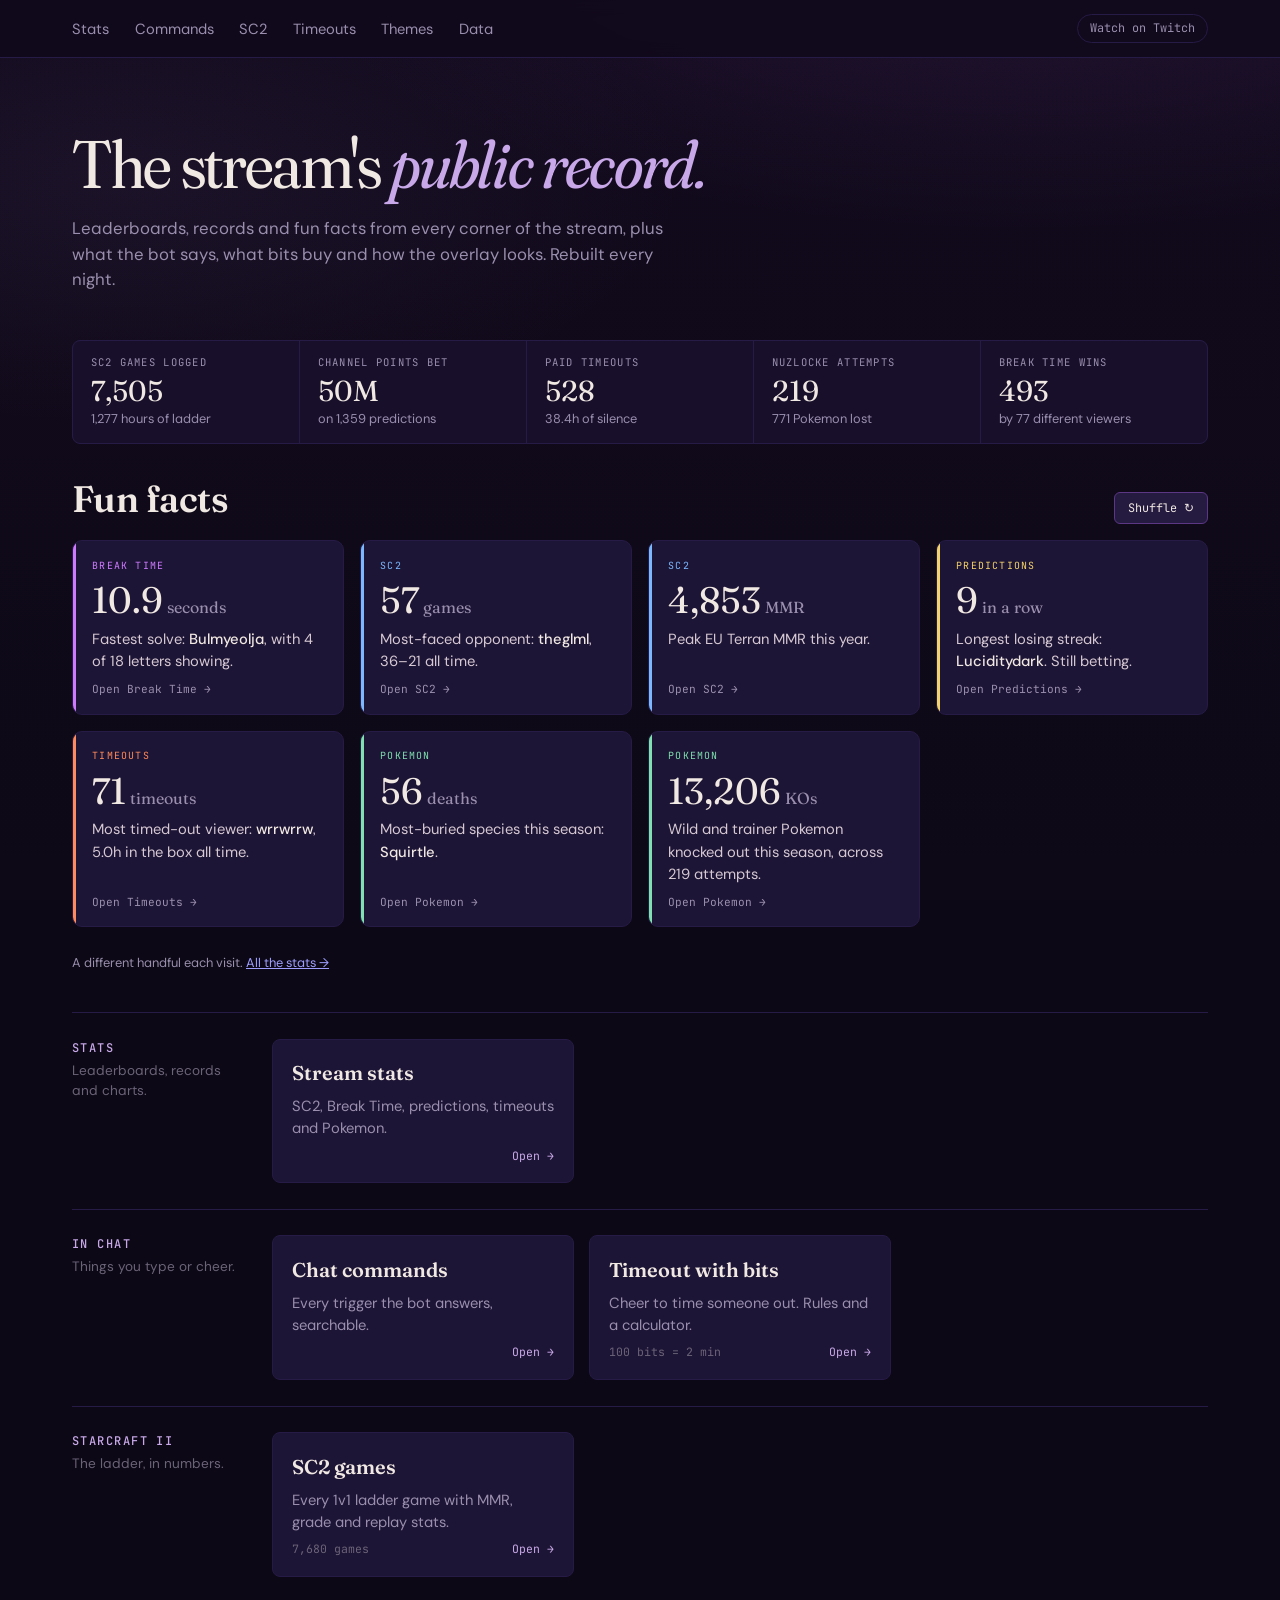
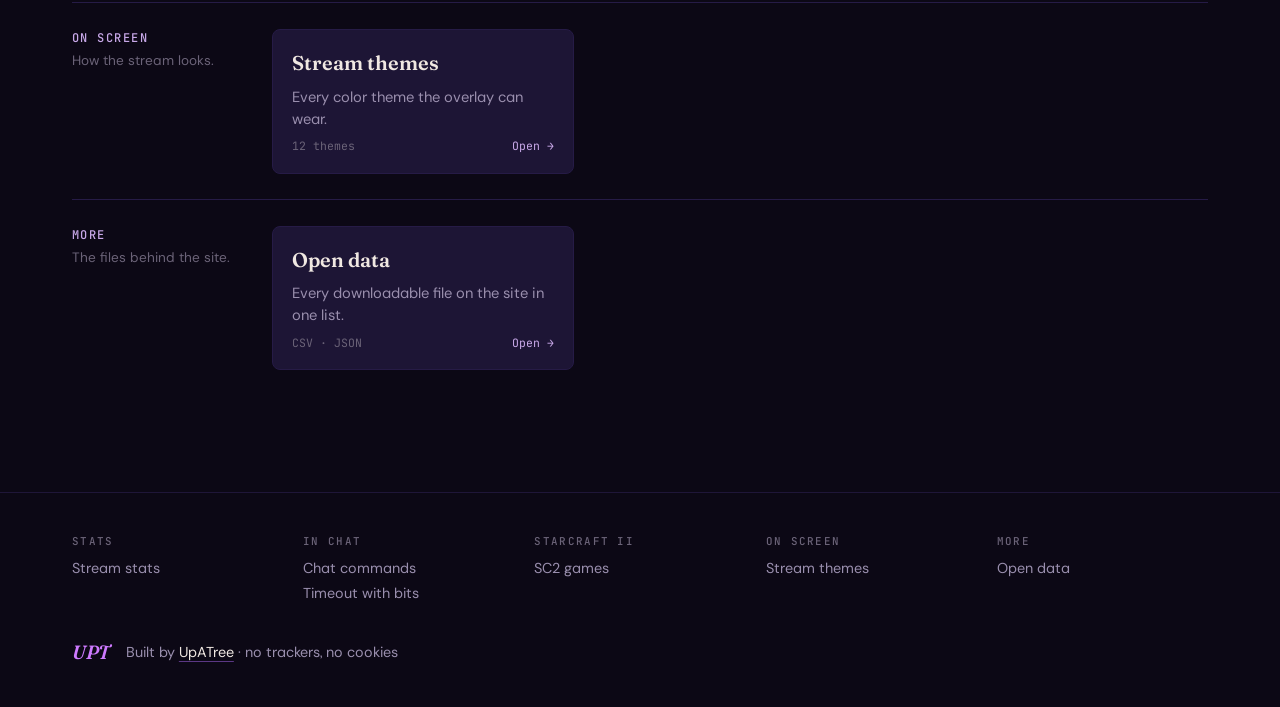
==== commit a45d3438: "Add a Stats page and home page fun facts stats/index.html has SC2, Break Time, Predictions, Timeouts" ====
--- a/index.html
+++ b/index.html
@@ -14,6 +14,7 @@
     <link rel="stylesheet" href="https://fonts.googleapis.com/css2?family=Fraunces:opsz,wght@9..144,300;9..144,400;9..144,600;9..144,800&family=DM+Sans:opsz,wght@9..40,400;9..40,500;9..40,700&family=JetBrains+Mono:wght@400;500;700&display=swap">
 
     <link rel="stylesheet" href="styles.css">
+    <link rel="stylesheet" href="stats.css">
 </head>
 <body data-page="home">
     <div class="grain" aria-hidden="true"></div>
@@ -24,14 +25,20 @@
         <section class="home-hero">
             <h1 class="home-title">The stream's <em>public record.</em></h1>
             <p class="home-lede">
-                What the bot says, what bits buy, what the overlay looks like, and every
-                ladder game since December 2024. The game data updates every night.
+                Leaderboards, records and fun facts from every corner of the stream, plus
+                what the bot says, what bits buy and how the overlay looks. Rebuilt every night.
             </p>
-            <p class="home-facts" id="home-facts" hidden>
-                <span><b data-fact="games"></b> SC2 games</span>
-                <span><b data-fact="winrate"></b> win rate</span>
-                <span>last game <b data-fact="last"></b></span>
-            </p>
+
+        </section>
+
+        <section class="home-stats st" aria-label="Stream stats">
+            <div class="headline" id="headline"></div>
+      <div class="sumhead">
+        <h2>Fun facts</h2>
+        <button class="btn" id="shuffle" type="button">Shuffle ↻</button>
+      </div>
+      <div class="facts" id="cards"></div>
+            <p class="foot">A different handful each visit. <a href="stats/">All the stats →</a></p>
         </section>
 
         <div class="home-groups" id="home-groups"></div>
@@ -40,6 +47,7 @@
     <footer class="footer" id="footer"></footer>
 
     <script src="site.js"></script>
+    <script src="home-stats.js"></script>
     
 </body>
 </html>
--- a/stats.css
+++ b/stats.css
@@ -0,0 +1,110 @@
+/* Stats pages: shares the site's tokens, adds one color per stat source */
+:root{--win:#7fe0b0;--loss:#ff6b8a;--c-sc2:#7cb8ff;--c-pred:#f5d36b;--c-to:#ff8a5b;--c-pk:#7fe0b0;--c-bt:#ce7aff}
+.st .num{font-variant-numeric:tabular-nums}
+.st .panel[hidden]{display:none}
+.st .foot{font-size:.8rem;color:var(--text-mute);margin-top:1.6rem;max-width:70ch}
+.subtabs{display:flex;gap:.2rem;overflow-x:auto;border-bottom:1px solid var(--rule);scrollbar-width:none;margin:0 0 2rem}
+.subtabs a{flex:0 0 auto;font-size:.92rem;color:var(--text-mute);text-decoration:none;border-bottom:2px solid transparent;padding:.7rem .9rem;display:flex;gap:.45rem;align-items:center}
+.subtabs a i{width:7px;height:7px;border-radius:2px;background:var(--c)}
+.subtabs a[aria-current="page"]{color:var(--text-cream);border-color:var(--pp-1)}
+.st .datalink{display:flex;justify-content:space-between;align-items:center;gap:1rem;flex-wrap:wrap;text-decoration:none;color:inherit}
+.st .datalink:hover{border-color:var(--c-sc2)}
+.home-stats{max-width:var(--max-w);margin:0 auto;padding-inline:var(--gutter,1.5rem);padding-bottom:2.5rem}
+.label{font-family:var(--font-mono);font-size:.66rem;letter-spacing:.12em;text-transform:uppercase;color:var(--text-mute)}
+.num{font-variant-numeric:tabular-nums}
+/* summary */
+.headline{display:grid;grid-template-columns:repeat(5,minmax(0,1fr));gap:1px;background:var(--rule);border:1px solid var(--rule);border-radius:8px;overflow:hidden}
+.headline div{background:var(--bg-elevated);padding:.9rem 1.1rem;display:flex;flex-direction:column;gap:.15rem;min-width:0}
+.headline .label,.headline small{white-space:nowrap;overflow:hidden;text-overflow:ellipsis}
+.headline b{font-family:var(--font-display);font-weight:400;font-size:1.8rem;color:var(--text-cream);font-variant-numeric:tabular-nums;line-height:1.15}
+.headline small{color:var(--text-mute);font-size:.8rem}
+/* fixed column counts so every cell in a row is the same height, with no ragged last row */
+@media (max-width:900px){.headline{grid-template-columns:repeat(2,minmax(0,1fr))}.headline div:last-child{grid-column:1/-1}}
+.sumhead{display:flex;justify-content:space-between;align-items:baseline;gap:1rem;margin:2.2rem 0 1rem;flex-wrap:wrap}
+.st h2{font-family:var(--font-display);font-weight:600;font-size:clamp(1.6rem,4vw,2.3rem);color:var(--text-cream);letter-spacing:-.015em;line-height:1.1}
+.btn{font-family:var(--font-mono);font-size:.74rem;color:var(--text-cream);background:var(--bg-card-hi);border:1px solid var(--pp-deep);border-radius:6px;padding:.45rem .8rem;cursor:pointer}
+.btn:hover{border-color:var(--pp-1)}
+.facts{display:grid;grid-template-columns:repeat(auto-fill,minmax(min(100%,17rem),1fr));gap:1rem}
+.fact{background:var(--bg-card);border:1px solid var(--rule);border-radius:10px;padding:1.1rem 1.2rem 1rem;display:flex;flex-direction:column;gap:.55rem;position:relative;overflow:hidden;min-width:0}
+.fact::before{content:'';position:absolute;inset:0 auto 0 0;width:3px;background:var(--c)}
+.fact .src{font-family:var(--font-mono);font-size:.62rem;letter-spacing:.12em;text-transform:uppercase;color:var(--c)}
+.fact .big{font-family:var(--font-display);font-size:2.3rem;line-height:1;color:var(--text-cream);font-variant-numeric:tabular-nums}
+.fact .big small{font-size:1rem;color:var(--text-mute);margin-left:.25rem}
+.fact p{font-size:.92rem;color:var(--text-soft)}
+.fact p strong{color:var(--text-cream);font-weight:500}
+.fact a{margin-top:auto;font-family:var(--font-mono);font-size:.7rem;color:var(--text-mute);text-decoration:none;cursor:pointer}
+.fact a:hover{color:var(--c)}
+.fact.pending{border-style:dashed;background:transparent}
+@media (prefers-reduced-motion:no-preference){.fact{animation:rise .35s ease both}.facts .fact:nth-child(2){animation-delay:.04s}.facts .fact:nth-child(3){animation-delay:.08s}.facts .fact:nth-child(4){animation-delay:.12s}.facts .fact:nth-child(5){animation-delay:.16s}.facts .fact:nth-child(6){animation-delay:.2s}@keyframes rise{from{opacity:.4;transform:translateY(6px)}to{opacity:1;transform:none}}}
+/* detail */
+.dhead{display:flex;flex-direction:column;gap:.5rem;margin-bottom:1.6rem;max-width:46rem}
+.dhead p{color:var(--text-mute)}
+.scope{display:inline-flex;border:1px solid var(--rule);border-radius:6px;overflow:hidden;align-self:flex-start}
+.scope button{font-family:var(--font-mono);font-size:.72rem;background:none;border:0;color:var(--text-mute);padding:.4rem .7rem;cursor:pointer}
+.scope button[aria-pressed="true"]{background:var(--bg-card-hi);color:var(--text-cream)}
+.scope button[disabled]{opacity:.45;cursor:not-allowed}
+.box{background:var(--bg-card);border:1px solid var(--rule);border-radius:10px;padding:1.2rem 1.3rem;min-width:0}
+.box h3{font-family:var(--font-display);font-weight:600;font-size:1.2rem;color:var(--text-cream)}
+.boxhead{display:flex;justify-content:space-between;align-items:baseline;gap:.5rem 1rem;flex-wrap:wrap;margin-bottom:.9rem}
+.grid2{display:grid;grid-template-columns:minmax(0,1fr);gap:1.1rem;margin-top:1.1rem}
+svg{display:block;width:100%;height:auto}
+svg text{font-family:var(--font-mono);font-size:10px;fill:var(--text-faint)}
+svg .hi{fill:var(--text-cream)}
+.fly{display:grid;grid-template-columns:repeat(auto-fit,minmax(min(100%,20rem),1fr));gap:1.2rem 2.5rem}
+.board{display:grid;grid-template-columns:1.4rem minmax(0,9.5rem) minmax(0,1fr);gap:.4rem .5rem;align-items:center}
+.board .hd{grid-column:1/-1;font-family:var(--font-mono);font-size:.62rem;letter-spacing:.12em;text-transform:uppercase}
+.board .rk{font-family:var(--font-mono);font-size:.66rem;color:var(--text-faint);text-align:right}
+.board .nm{font-family:var(--font-mono);font-size:.74rem;color:var(--text-cream);white-space:nowrap;overflow:hidden;text-overflow:ellipsis}
+.board .b{display:flex;align-items:center;gap:.4rem;min-width:0}
+.board .bar{height:10px;border-radius:2px;background:var(--c)}
+.board .v{font-family:var(--font-mono);font-size:.66rem;color:var(--text-mute);white-space:nowrap}
+.recs{display:grid;grid-template-columns:repeat(auto-fill,minmax(min(100%,14rem),1fr));gap:.8rem}
+.rec{background:var(--bg-elevated);border:1px solid var(--rule);border-radius:8px;padding:.85rem 1rem;display:flex;flex-direction:column;gap:.3rem;min-width:0}
+.rec b{font-family:var(--font-display);font-weight:400;font-size:1.5rem;color:var(--text-cream);font-variant-numeric:tabular-nums;line-height:1.1}
+.rec span{font-size:.84rem;color:var(--text-soft);overflow-wrap:anywhere}
+.rec em{font-style:normal;color:var(--pp-3)}
+.pots{display:grid;grid-template-columns:repeat(auto-fit,minmax(min(100%,20rem),1fr));gap:.8rem 2.5rem}
+.pot{display:grid;grid-template-columns:minmax(0,1fr) auto;gap:.2rem .8rem}
+.pot .t{font-size:.86rem;color:var(--text-cream);overflow:hidden;text-overflow:ellipsis;white-space:nowrap}
+.pot .m{font-family:var(--font-mono);font-size:.7rem;color:var(--text-mute);text-align:right;white-space:nowrap}
+.pot .track{grid-column:1/-1;height:8px;background:var(--rule);border-radius:4px;overflow:hidden}
+.pot .track i{display:block;height:100%;background:var(--c-pred);border-radius:4px}
+.grid2.two{grid-template-columns:repeat(auto-fit,minmax(min(100%,24rem),1fr))}
+.grid2.two .box{display:flex;flex-direction:column}
+.grid2.two .box > div:last-child{margin-top:auto}
+.board.wide{grid-template-columns:1.6rem minmax(0,10rem) minmax(0,1fr) auto}
+.board .ex{font-family:var(--font-mono);font-size:.66rem;color:var(--text-faint);white-space:nowrap}
+@media (max-width:640px){.board.wide{grid-template-columns:1.6rem minmax(0,8rem) minmax(0,1fr)}.board.wide .ex{grid-column:2/-1;margin-top:-.35rem}}
+.games{display:grid;grid-template-columns:repeat(auto-fill,minmax(min(100%,19rem),1fr));gap:.9rem}
+.game{background:var(--bg-elevated);border:1px solid var(--rule);border-radius:8px;padding:.8rem .95rem;display:flex;flex-direction:column;gap:.45rem;min-width:0}
+.game h4{font-family:var(--font-mono);font-size:.7rem;letter-spacing:.08em;text-transform:uppercase;color:var(--text-mute);font-weight:500}
+.round{display:grid;grid-template-columns:1.2rem minmax(0,1fr) auto;gap:.1rem .5rem;font-size:.84rem;align-items:baseline}
+.round .n{font-family:var(--font-mono);font-size:.66rem;color:var(--text-faint)}
+.round .w{color:var(--text-cream);overflow:hidden;text-overflow:ellipsis;white-space:nowrap}
+.round .w.none{color:var(--text-faint);font-style:italic}
+.round .d{font-family:var(--font-mono);font-size:.66rem;color:var(--text-mute);white-space:nowrap}
+.round .sn{grid-column:2/-1;font-size:.74rem;color:var(--text-mute)}
+.dots{display:inline-flex;gap:2px;vertical-align:middle;margin-left:.35rem}
+.dots i{width:4px;height:8px;border-radius:1px;background:var(--rule)}
+.dots i.on{background:var(--c-bt)}
+.note{font-size:.84rem;color:var(--text-mute);margin:-.4rem 0 .6rem}
+.grave{display:grid;grid-template-columns:repeat(auto-fill,minmax(min(100%,15rem),1fr));gap:.6rem}
+.tomb{background:var(--bg-elevated);border:1px solid var(--rule);border-radius:8px;padding:.6rem .8rem;display:flex;flex-direction:column;gap:.1rem;min-width:0}
+.tomb b{font-family:var(--font-mono);font-size:.8rem;color:var(--text-cream);font-weight:500;overflow:hidden;text-overflow:ellipsis;white-space:nowrap}
+.tomb span{font-size:.78rem;color:var(--text-mute)}
+.mus{display:grid;grid-template-columns:repeat(auto-fit,minmax(min(100%,13rem),1fr));gap:.8rem}
+.mu{background:var(--bg-elevated);border:1px solid var(--rule);border-radius:8px;padding:.9rem 1rem;display:flex;flex-direction:column;gap:.35rem}
+.mu .k{font-family:var(--font-mono);font-size:.72rem;letter-spacing:.1em;color:var(--text-mute)}
+.mu b{font-family:var(--font-display);font-weight:400;font-size:1.9rem;color:var(--text-cream);line-height:1.1}
+.mu .wl{height:8px;border-radius:4px;background:var(--loss);overflow:hidden}
+.mu .wl i{display:block;height:100%;background:var(--win)}
+.mu small{font-family:var(--font-mono);font-size:.68rem;color:var(--text-mute)}
+.dl{display:flex;flex-wrap:wrap;gap:.5rem;margin-bottom:1rem}
+.dl a{font-family:var(--font-mono);font-size:.74rem;color:var(--text-cream);background:var(--bg-card-hi);border:1px solid var(--pp-deep);border-radius:6px;padding:.4rem .7rem;text-decoration:none}
+.dl a span{color:var(--text-mute);margin-left:.4rem}
+.tablewrap{overflow-x:auto;border:1px solid var(--rule);border-radius:8px}
+.games-t{width:100%;border-collapse:collapse;font-size:.8rem;min-width:44rem}
+.games-t th{font-family:var(--font-mono);font-size:.62rem;letter-spacing:.1em;text-transform:uppercase;color:var(--text-mute);text-align:left;padding:.55rem .7rem;border-bottom:1px solid var(--rule);font-weight:500}
+.games-t td{padding:.5rem .7rem;border-bottom:1px solid var(--rule-soft);color:var(--text-soft);white-space:nowrap}
+.games-t td.n{font-variant-numeric:tabular-nums;font-family:var(--font-mono);font-size:.74rem}
+.games-t .W{color:var(--win);font-weight:700}.games-t .L{color:var(--loss);font-weight:700}
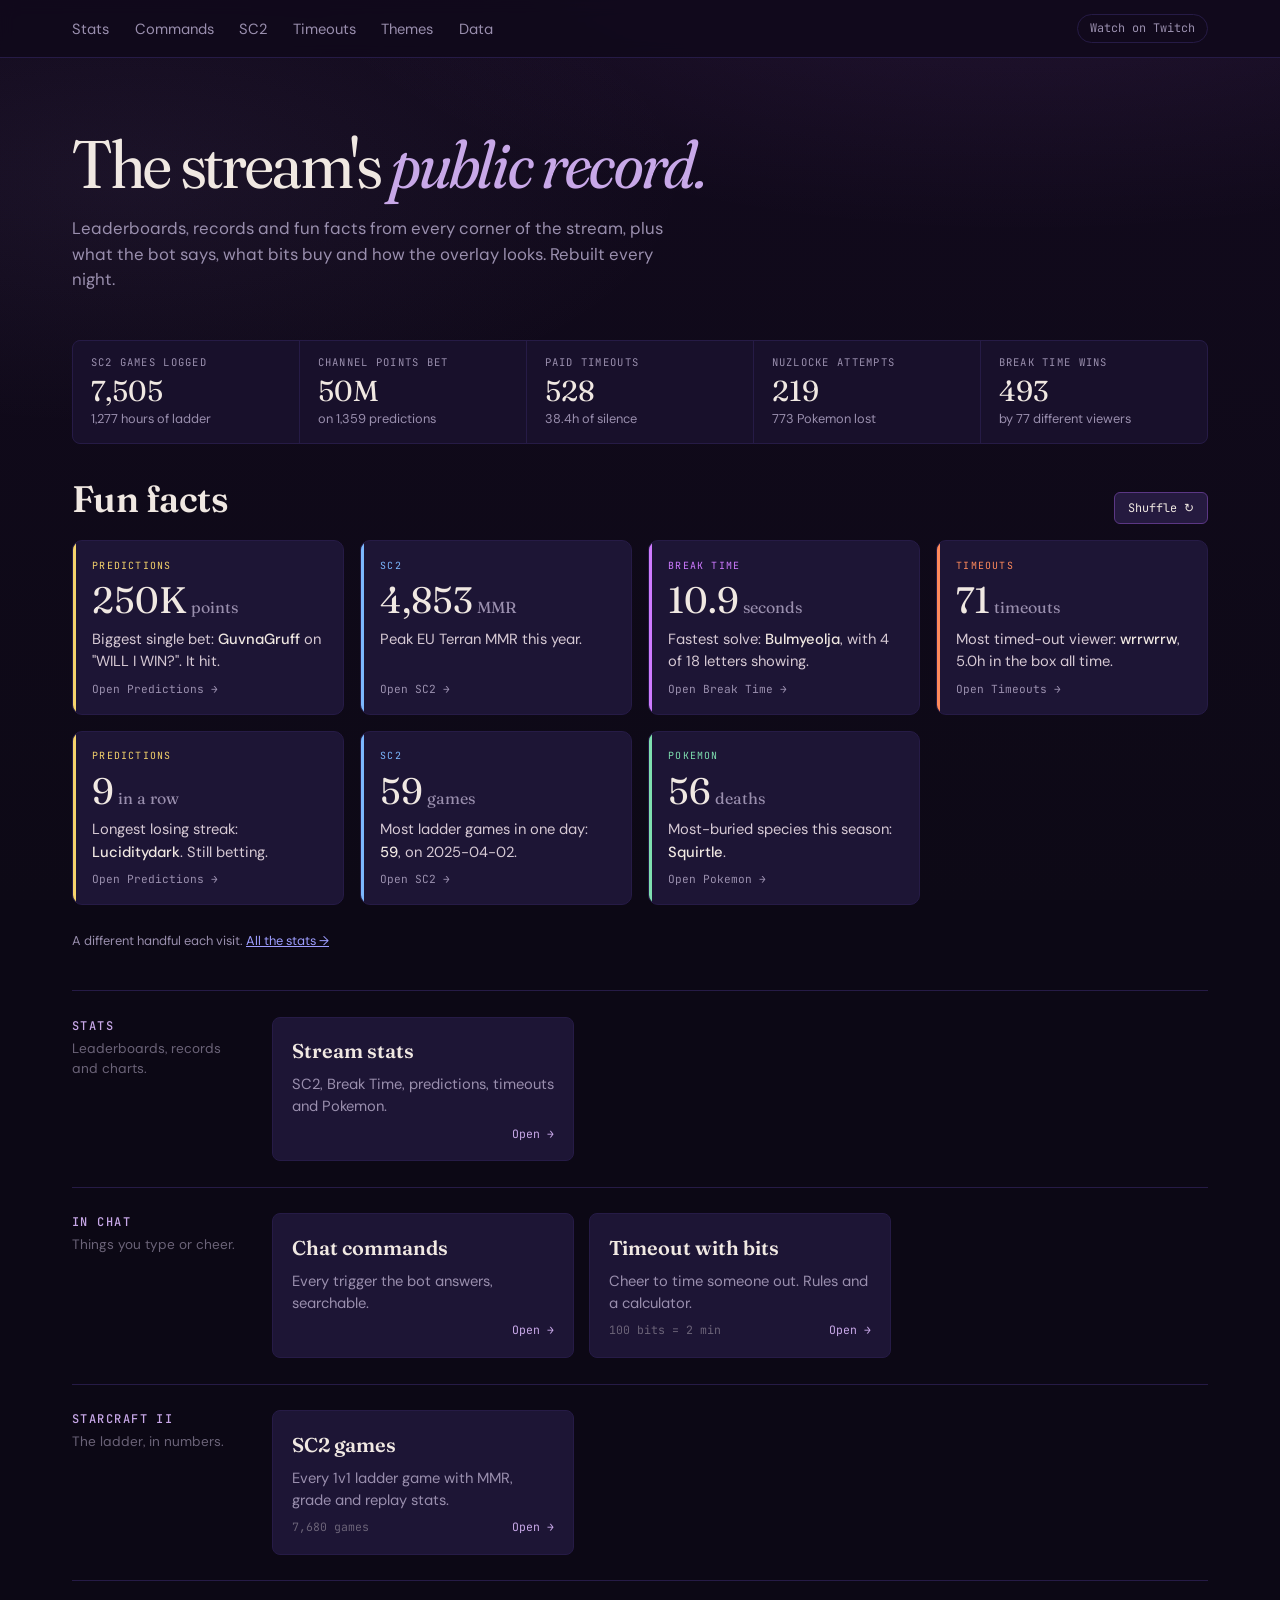
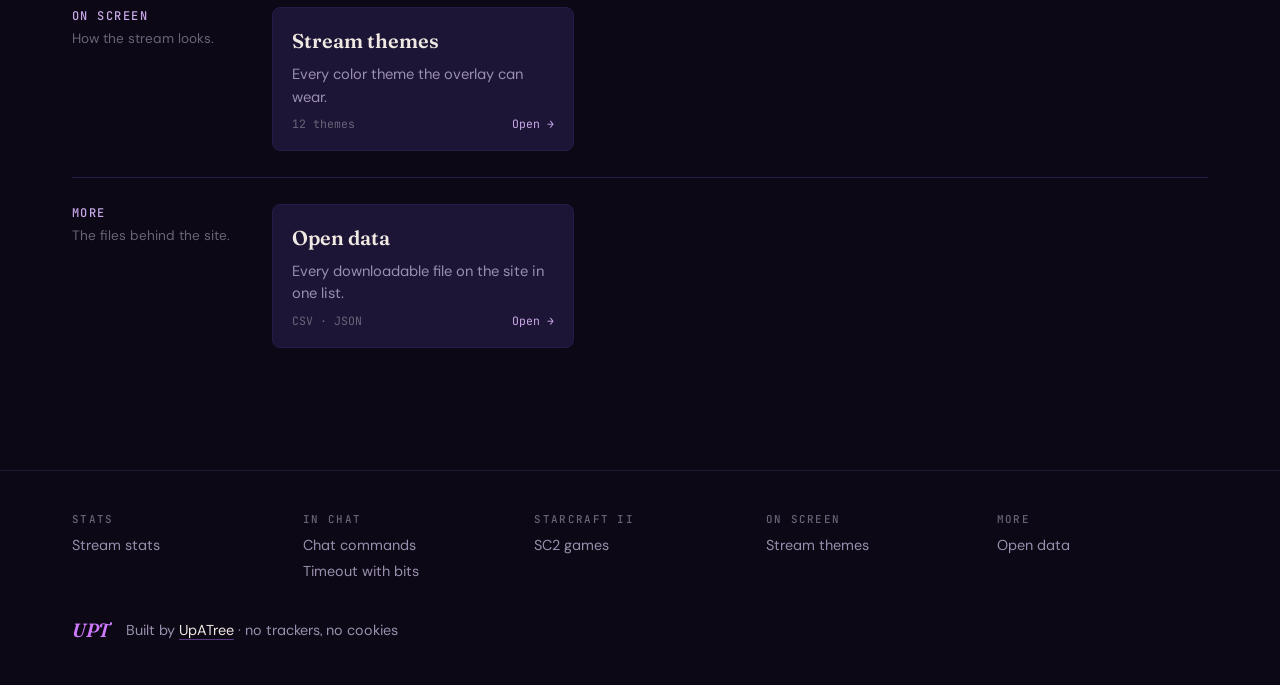
==== commit a7dd0bca: "Add link preview images and tags for Discord embeds Each page gets a branded 1200x630 og:image, twit" ====
--- a/index.html
+++ b/index.html
@@ -3,11 +3,20 @@
 <head>
     <meta charset="UTF-8">
     <meta name="viewport" content="width=device-width, initial-scale=1.0">
-    <title>UpATree — Stream Info</title>
-    <meta name="description" content="Chat commands, timeout rules, stream themes and every SC2 ladder game for the UpATree Twitch channel.">
-    <meta property="og:title" content="UpATree — Stream Info">
-    <meta property="og:description" content="Chat commands, timeout rules, stream themes and every SC2 ladder game for the UpATree Twitch channel.">
+    <title>UpATree — The stream's public record</title>
+    <meta name="description" content="Leaderboards, records and fun facts from the UpATree Twitch stream, plus every chat command, the timeout rules, the overlay themes and every SC2 ladder game.">
+    <meta property="og:title" content="UpATree — The stream's public record">
+    <meta property="og:description" content="Leaderboards, records and fun facts from the UpATree Twitch stream, plus every chat command, the timeout rules, the overlay themes and every SC2 ladder game.">
     <meta property="og:type" content="website">
+    <meta property="og:site_name" content="upatree.ca">
+    <meta property="og:url" content="https://upatree.ca/">
+    <meta property="og:image" content="https://upatree.ca/og/home.jpg">
+    <meta property="og:image:width" content="1200">
+    <meta property="og:image:height" content="630">
+    <meta property="og:image:alt" content="UpATree — The stream's public record">
+    <meta name="twitter:card" content="summary_large_image">
+    <meta name="theme-color" content="#ce7aff">
+    <link rel="canonical" href="https://upatree.ca/">
 
     <link rel="preconnect" href="https://fonts.googleapis.com">
     <link rel="preconnect" href="https://fonts.gstatic.com" crossorigin>
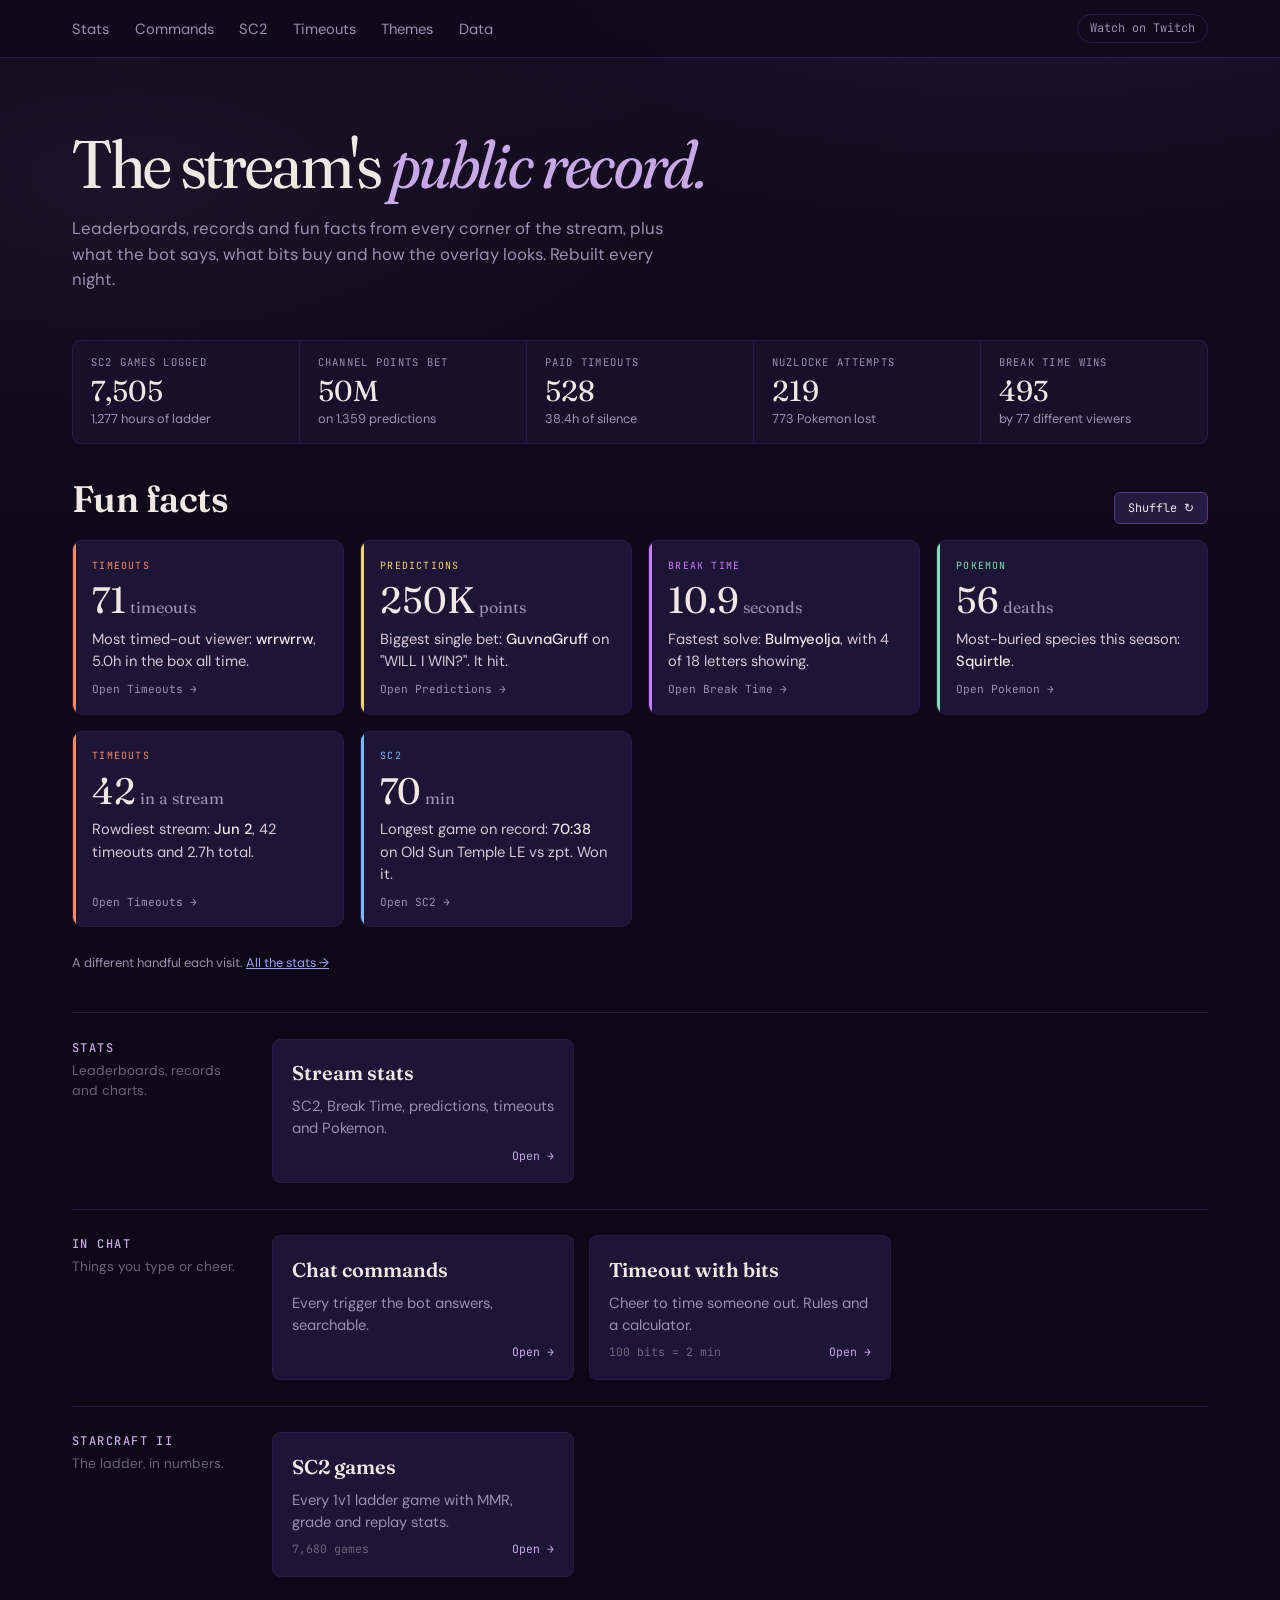
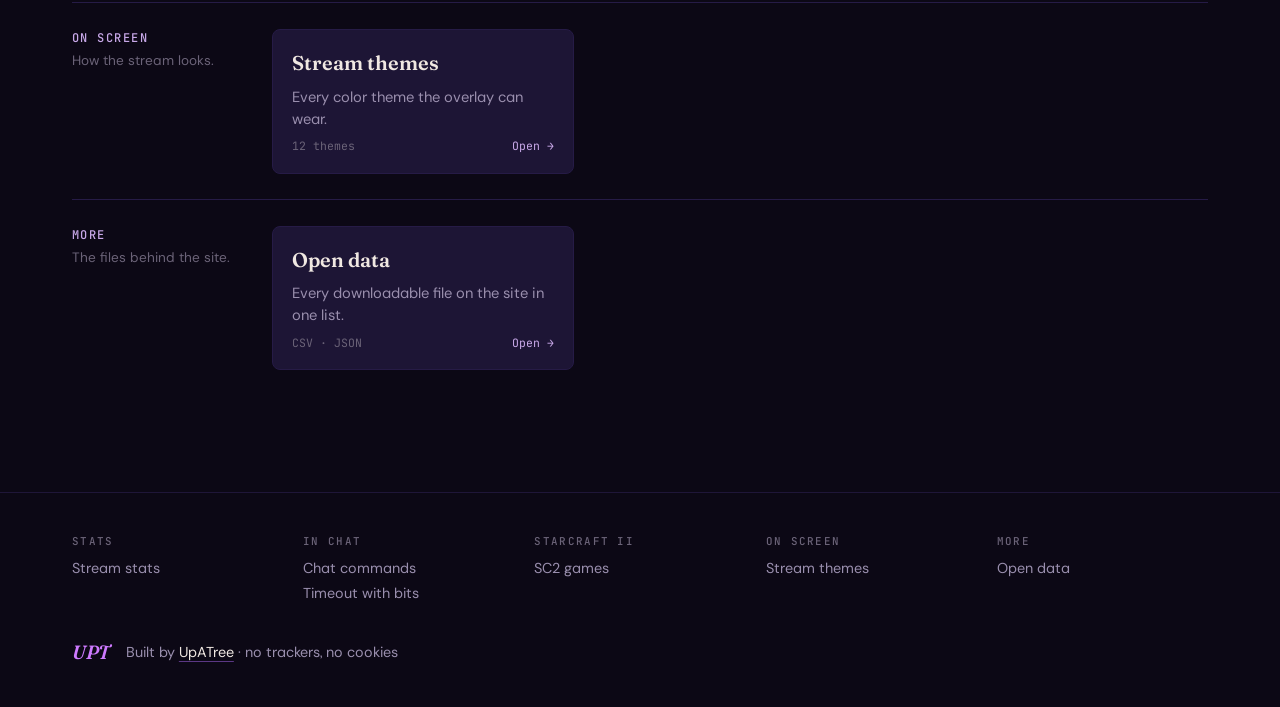
==== commit 3e56f9bf: "Tone link previews down to a small thumbnail Swap the per-page 1200x630 banners for one small square" ====
--- a/index.html
+++ b/index.html
@@ -3,18 +3,18 @@
 <head>
     <meta charset="UTF-8">
     <meta name="viewport" content="width=device-width, initial-scale=1.0">
-    <title>UpATree — The stream's public record</title>
-    <meta name="description" content="Leaderboards, records and fun facts from the UpATree Twitch stream, plus every chat command, the timeout rules, the overlay themes and every SC2 ladder game.">
-    <meta property="og:title" content="UpATree — The stream's public record">
-    <meta property="og:description" content="Leaderboards, records and fun facts from the UpATree Twitch stream, plus every chat command, the timeout rules, the overlay themes and every SC2 ladder game.">
+    <title>UpATree — Stream Info</title>
+    <meta name="description" content="Stats, chat commands, timeout rules, themes and every SC2 ladder game from the UpATree stream.">
+    <meta property="og:title" content="UpATree — Stream Info">
+    <meta property="og:description" content="Stats, chat commands, timeout rules, themes and every SC2 ladder game from the UpATree stream.">
     <meta property="og:type" content="website">
     <meta property="og:site_name" content="upatree.ca">
     <meta property="og:url" content="https://upatree.ca/">
-    <meta property="og:image" content="https://upatree.ca/og/home.jpg">
-    <meta property="og:image:width" content="1200">
-    <meta property="og:image:height" content="630">
-    <meta property="og:image:alt" content="UpATree — The stream's public record">
-    <meta name="twitter:card" content="summary_large_image">
+    <meta property="og:image" content="https://upatree.ca/og/mark.png">
+    <meta property="og:image:width" content="512">
+    <meta property="og:image:height" content="512">
+    <meta property="og:image:alt" content="UpATree">
+    <meta name="twitter:card" content="summary">
     <meta name="theme-color" content="#ce7aff">
     <link rel="canonical" href="https://upatree.ca/">
 
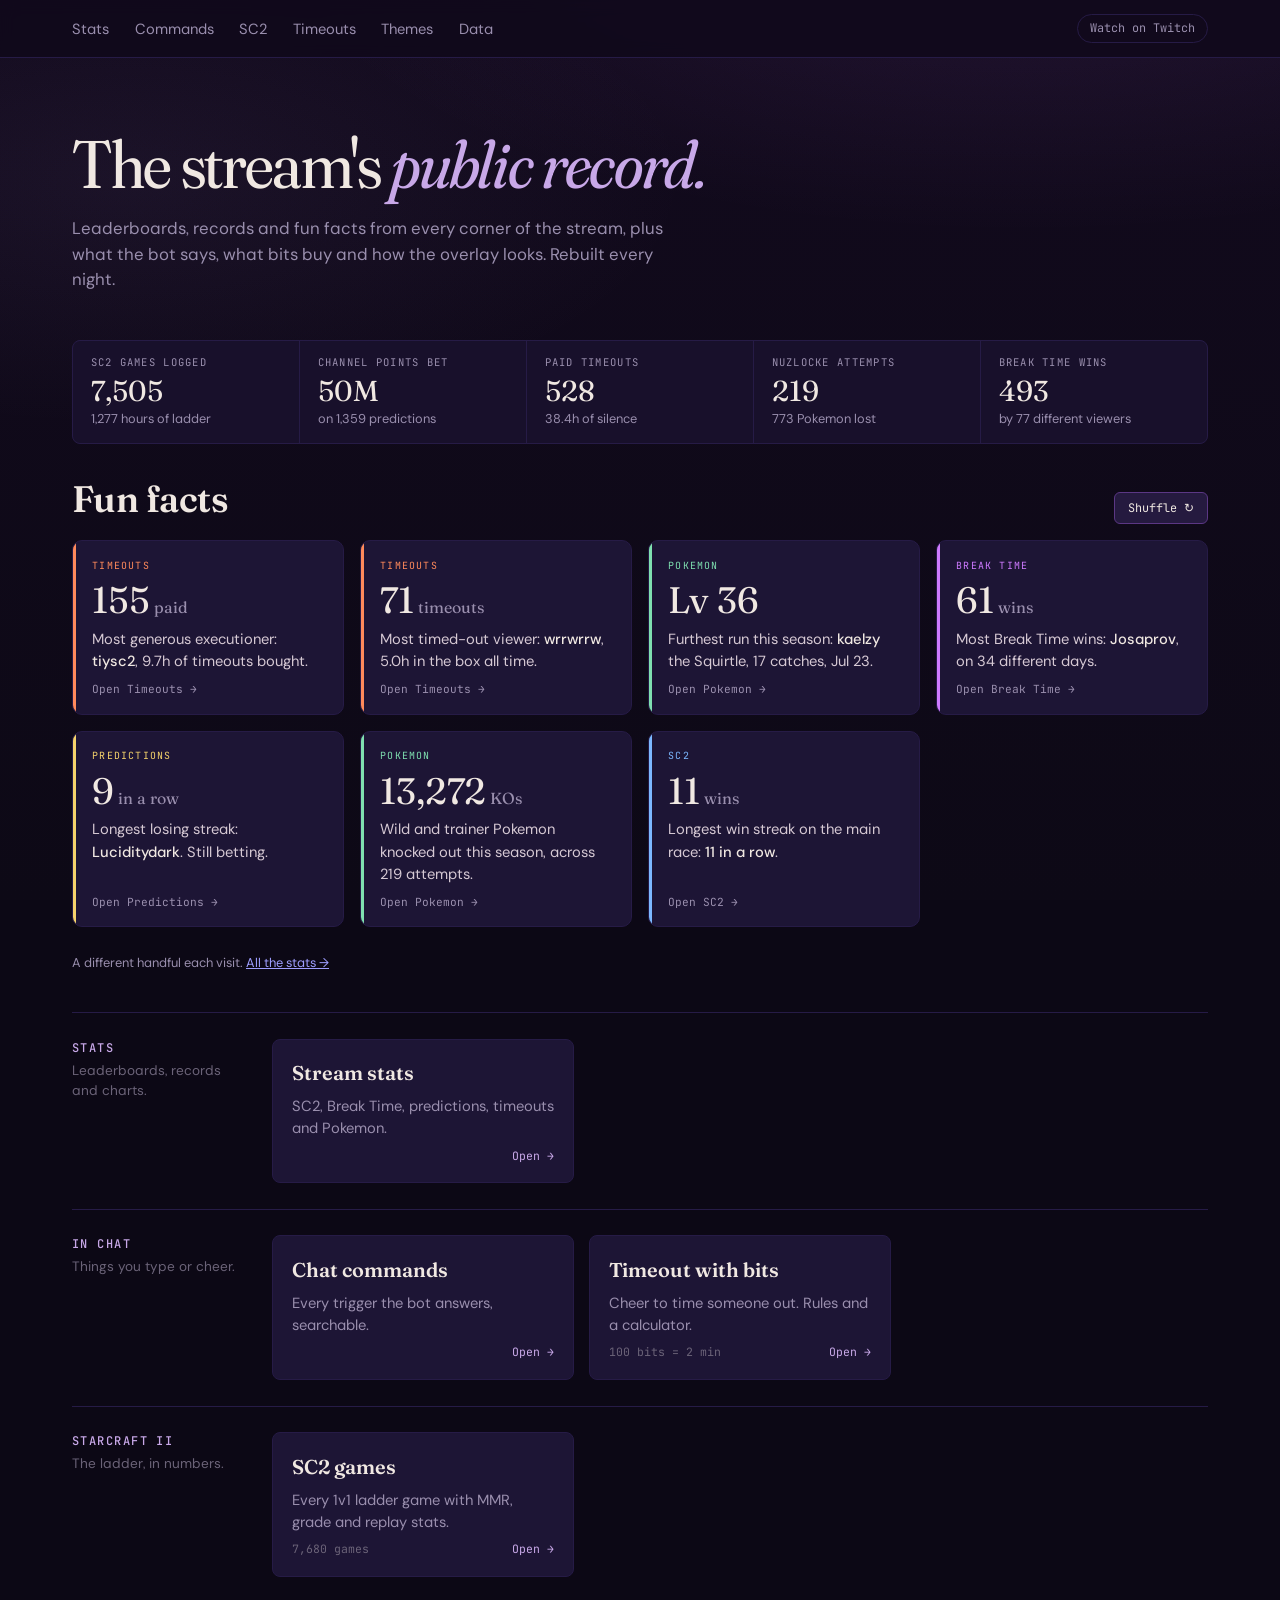
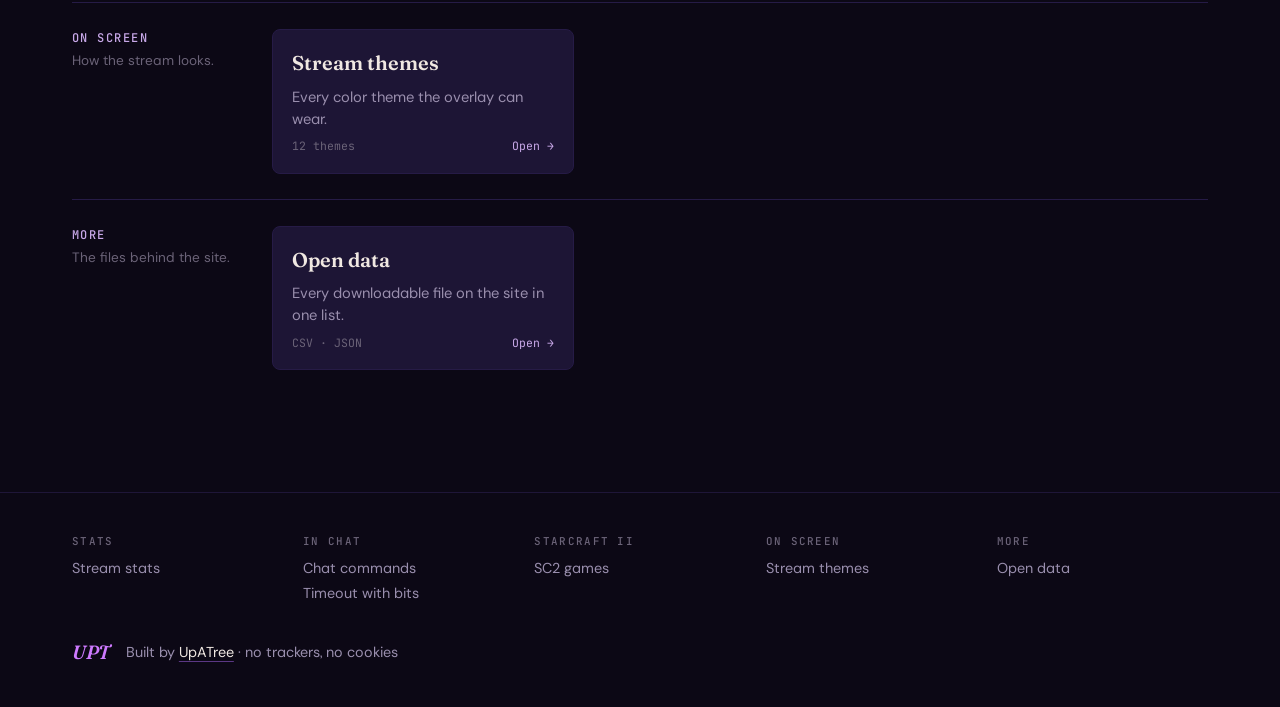
==== commit d58b6d92: "Use Sal's home page title and description Co-Authored-By: Claude Opus 5.5 (1M context) <noreply@anth" ====
--- a/index.html
+++ b/index.html
@@ -3,10 +3,10 @@
 <head>
     <meta charset="UTF-8">
     <meta name="viewport" content="width=device-width, initial-scale=1.0">
-    <title>UpATree — Stream Info</title>
-    <meta name="description" content="Stats, chat commands, timeout rules, themes and every SC2 ladder game from the UpATree stream.">
-    <meta property="og:title" content="UpATree — Stream Info">
-    <meta property="og:description" content="Stats, chat commands, timeout rules, themes and every SC2 ladder game from the UpATree stream.">
+    <title>Home of UpATree</title>
+    <meta name="description" content="Our hub for all things stream related, be it StarCraft 2 stats, prediction leaderboards, break-time enthusiasts, Pokemon Nuzlockes, or who times out the most people with money.">
+    <meta property="og:title" content="Home of UpATree">
+    <meta property="og:description" content="Our hub for all things stream related, be it StarCraft 2 stats, prediction leaderboards, break-time enthusiasts, Pokemon Nuzlockes, or who times out the most people with money.">
     <meta property="og:type" content="website">
     <meta property="og:site_name" content="upatree.ca">
     <meta property="og:url" content="https://upatree.ca/">
